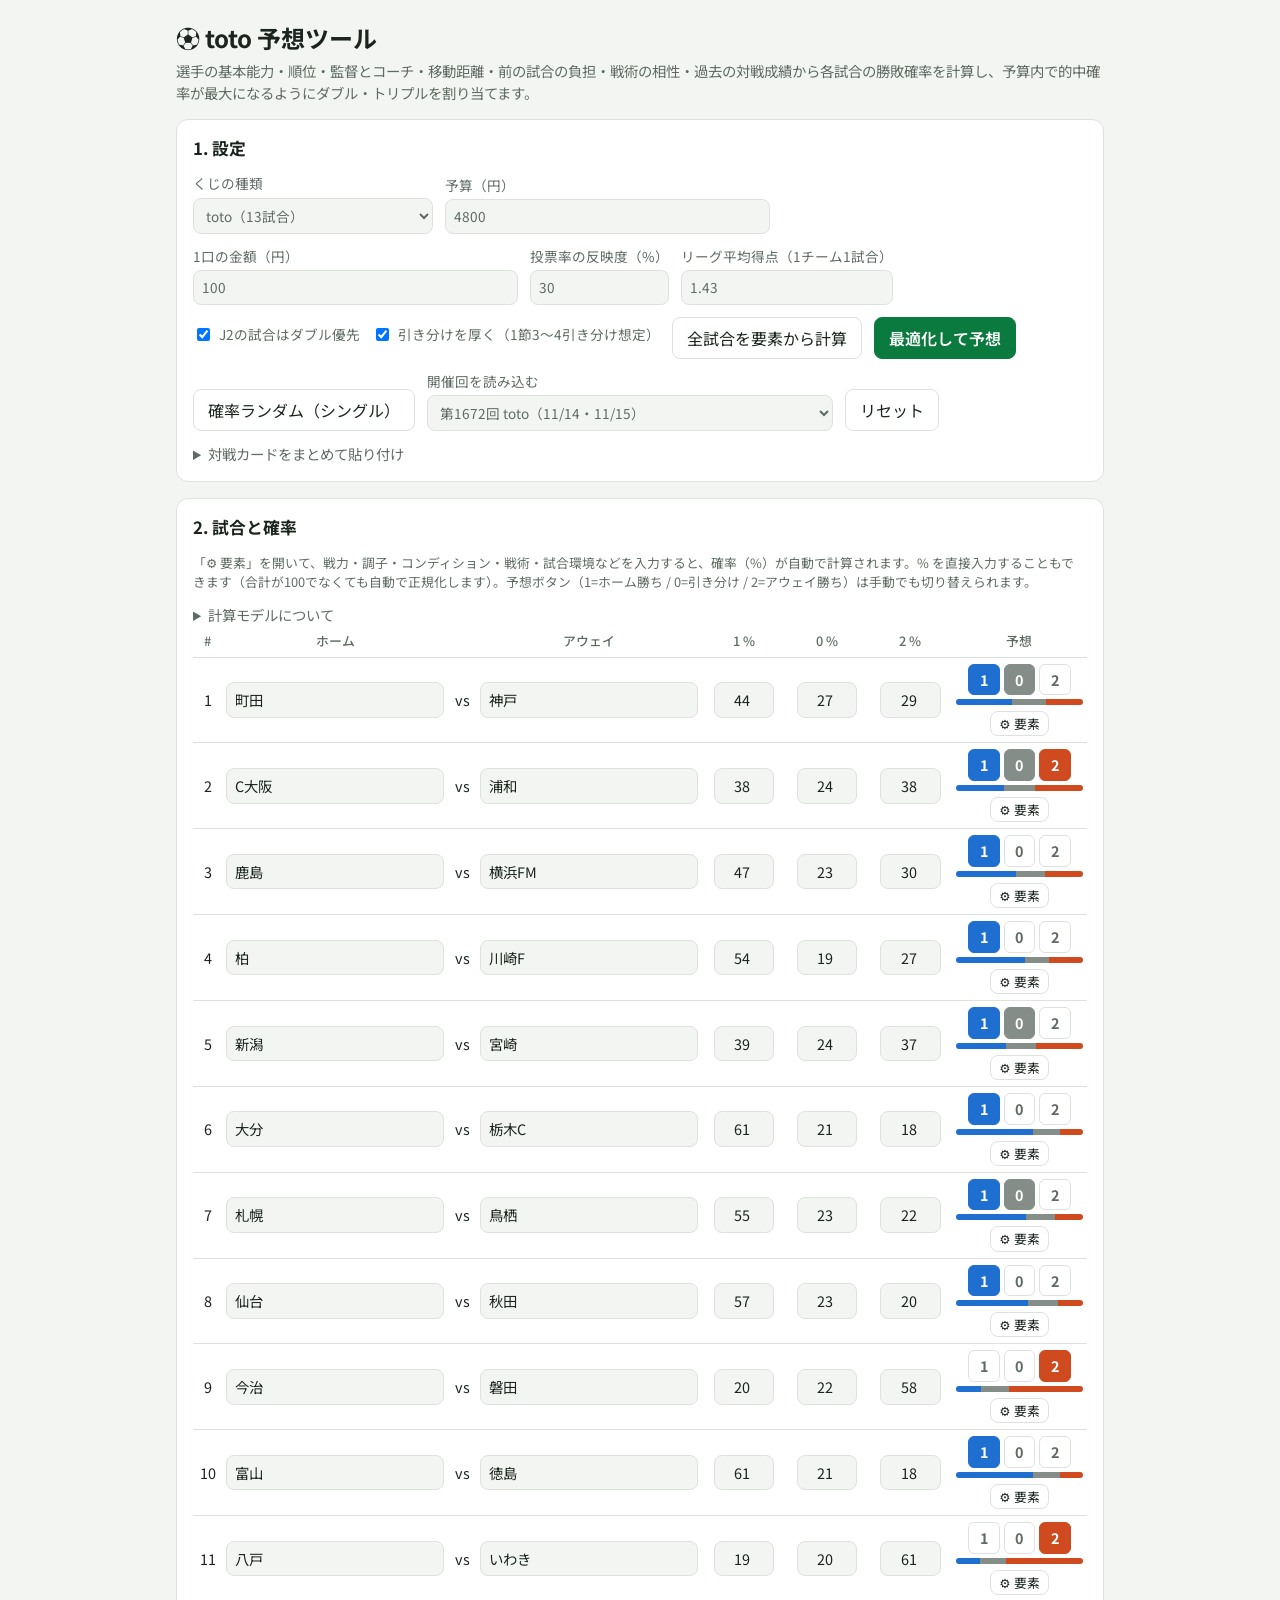
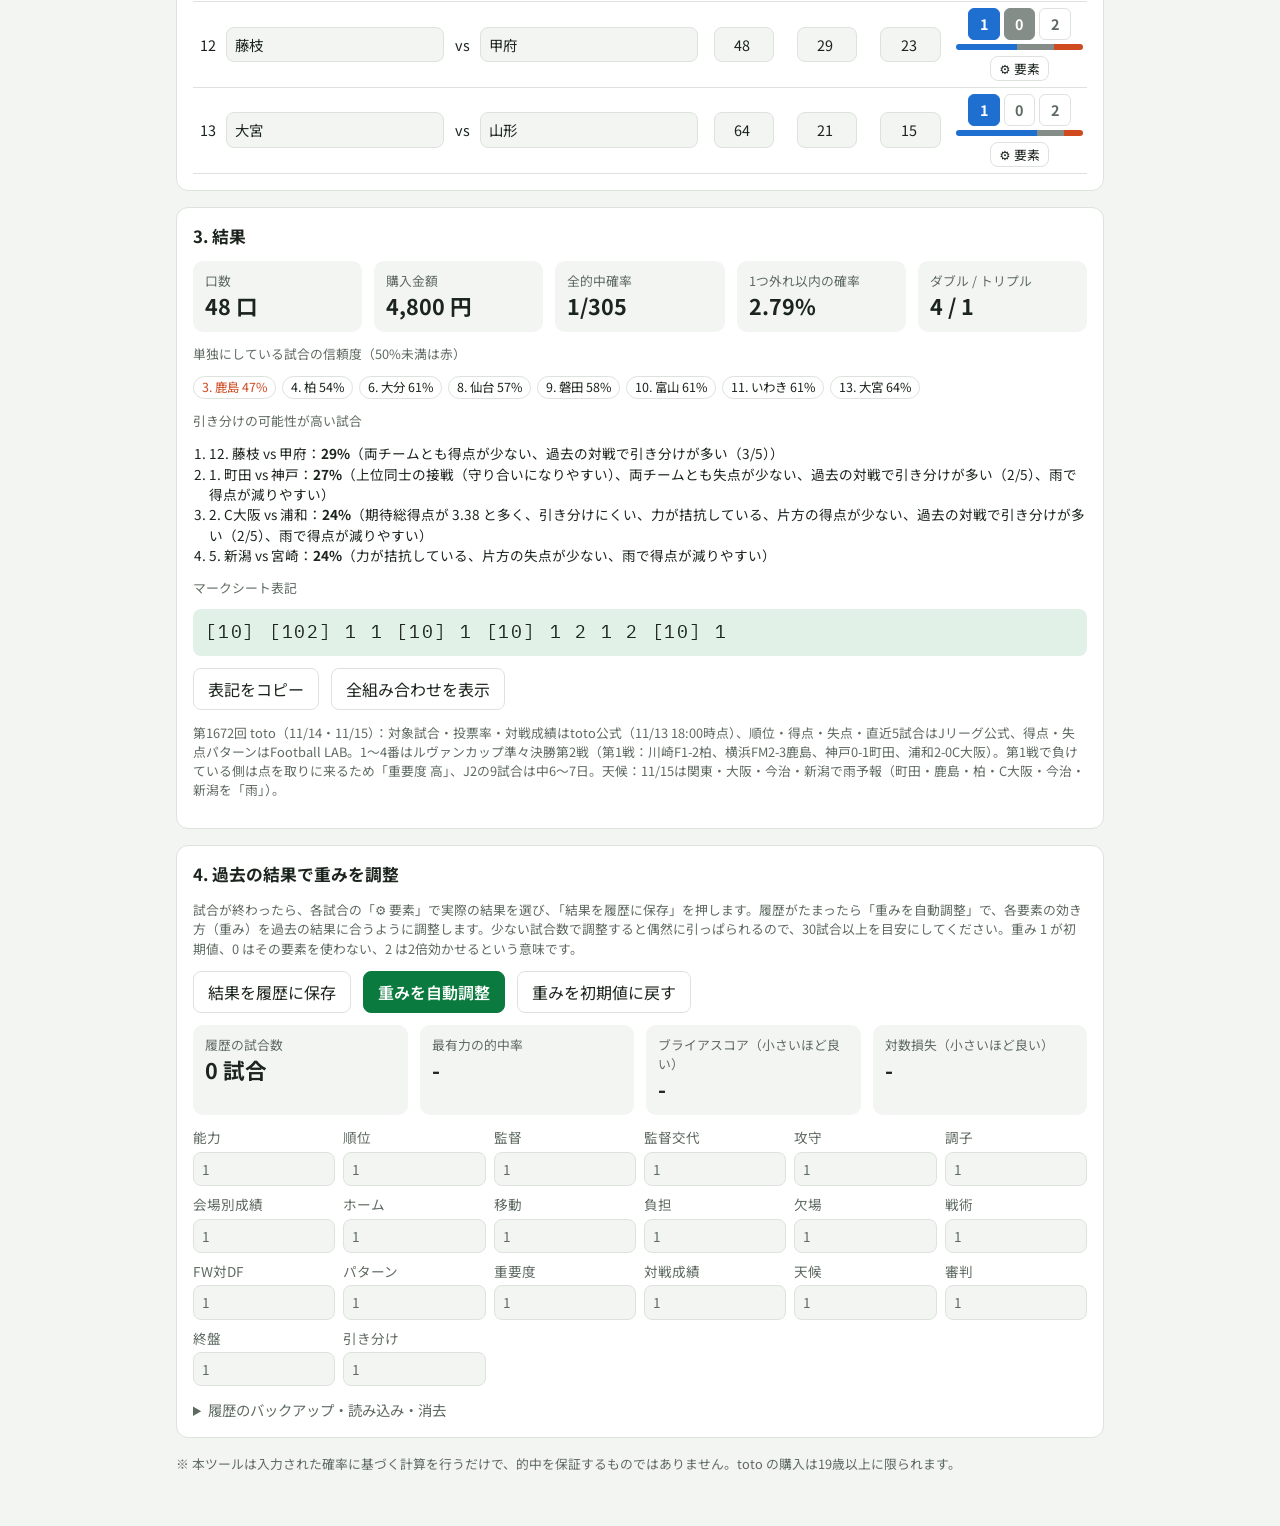
==== index.html @ da07c47b "Round 1672 final update: first-leg context, votes, weather, absences Co-Authored-By: Claude Fable 5." ====
<!doctype html>
<html lang="ja">
<head>
<meta charset="utf-8">
<meta name="viewport" content="width=device-width, initial-scale=1">
<title>toto 予想ツール</title>
<meta name="claude:viewport-fit-sides" content="cover">
<link rel="stylesheet" href="https://fonts.googleapis.com/css2?family=Noto+Sans+JP:wght@400;500;700&family=IBM+Plex+Mono:wght@500&display=swap">
<style>
  /* 1画面の作業ツール：設定 → 試合ごとの要素 → 結果 の縦積み。芝のグリーンをアクセントに、1/0/2 を青・灰・朱で色分け */
  :root {
    --bg: #f3f5f2; --card: #ffffff; --text: #1b241d; --muted: #5f6b62;
    --line: #dde3dc; --accent: #0b7a3e; --accent-weak: #e1f1e7;
    --home: #1f6fd1; --draw: #858d88; --away: #cf4a1f; --warn: #a85a07;
    --font: "Noto Sans JP", system-ui, -apple-system, "Hiragino Sans", sans-serif;
    --mono: "IBM Plex Mono", ui-monospace, Menlo, Consolas, monospace;
  }
  @media (prefers-color-scheme: dark) {
    :root:not([data-theme="light"]) {
      --bg: #101511; --card: #182019; --text: #e6ece7; --muted: #9aa69d;
      --line: #2a352c; --accent: #34c27a; --accent-weak: #1a3524;
      --home: #5b9bf0; --draw: #a0a8a3; --away: #f07a55; --warn: #f0b35b;
      color-scheme: dark;
    }
  }
  :root[data-theme="dark"] {
    --bg: #101511; --card: #182019; --text: #e6ece7; --muted: #9aa69d;
    --line: #2a352c; --accent: #34c27a; --accent-weak: #1a3524;
    --home: #5b9bf0; --draw: #a0a8a3; --away: #f07a55; --warn: #f0b35b;
    color-scheme: dark;
  }
  * { box-sizing: border-box; }
  body {
    margin: 0; background: var(--bg); color: var(--text);
    font-family: var(--font);
    line-height: 1.5;
  }
  header, main {
    max-width: 960px; margin: 0 auto;
    padding-left: max(16px, env(safe-area-inset-left, 0px)); padding-right: max(16px, env(safe-area-inset-right, 0px));
  }
  header { padding-block: 20px 8px; }
  header h1 { margin: 0; font-size: 1.5rem; }
  header p { margin: 4px 0 0; color: var(--muted); font-size: .9rem; }
  main { padding-block: 8px 40px; }
  .card { background: var(--card); border: 1px solid var(--line); border-radius: 12px; padding: 16px; margin-bottom: 16px; }
  .card h2 { margin: 0 0 12px; font-size: 1.05rem; }
  .row { display: flex; flex-wrap: wrap; gap: 12px; align-items: end; }
  label { font-size: .85rem; color: var(--muted); display: flex; flex-direction: column; gap: 4px; }
  input, select, textarea, button { font: inherit; color: inherit; }
  input[type=text], input[type=number], select, textarea {
    background: var(--bg); border: 1px solid var(--line); border-radius: 8px; padding: 6px 8px;
  }
  textarea { width: 100%; min-height: 90px; }
  button {
    background: var(--card); border: 1px solid var(--line); border-radius: 8px;
    padding: 8px 14px; cursor: pointer;
  }
  button.primary { background: var(--accent); border-color: var(--accent); color: #fff; font-weight: 600; }
  button:hover { filter: brightness(1.05); }
  button:focus-visible, input:focus-visible, select:focus-visible { outline: 2px solid var(--accent); outline-offset: 1px; }
  button.danger { border-color: var(--warn); color: var(--warn); }
  details summary { cursor: pointer; color: var(--muted); font-size: .9rem; }

  table { width: 100%; border-collapse: collapse; }
  th, td { padding: 6px 4px; border-bottom: 1px solid var(--line); text-align: center; font-size: .9rem; }
  th { color: var(--muted); font-weight: 500; font-size: .8rem; }
  td.team input { width: 100%; min-width: 0; }
  td.pct input { width: 4.2em; text-align: right; }
  .picks { display: inline-flex; gap: 4px; }
  .pick {
    width: 2.2em; height: 2.2em; padding: 0; border-radius: 6px; font-weight: 700;
    color: var(--muted);
  }
  .pick.on[data-o="1"] { background: var(--home); border-color: var(--home); color: #fff; }
  .pick.on[data-o="0"] { background: var(--draw); border-color: var(--draw); color: #fff; }
  .pick.on[data-o="2"] { background: var(--away); border-color: var(--away); color: #fff; }
  .bar { display: flex; height: 6px; border-radius: 3px; overflow: hidden; margin-top: 4px; }
  .bar span:nth-child(1) { background: var(--home); }
  .bar span:nth-child(2) { background: var(--draw); }
  .bar span:nth-child(3) { background: var(--away); }
  .sumwarn { color: var(--warn); font-size: .75rem; }

  .stats { display: grid; grid-template-columns: repeat(auto-fit, minmax(150px, 1fr)); gap: 12px; }
  .stat { background: var(--bg); border-radius: 10px; padding: 10px 12px; }
  .stat .k { font-size: .8rem; color: var(--muted); }
  .stat .v { font-size: 1.35rem; font-weight: 700; font-variant-numeric: tabular-nums; }
  .ticket { font-family: var(--mono); font-size: 1.1rem; letter-spacing: .1em;
    background: var(--accent-weak); padding: 10px 12px; border-radius: 8px; word-break: break-all; }
  .note { color: var(--muted); font-size: .8rem; }
  .lines { max-height: 260px; overflow: auto; font-family: var(--mono); font-size: .85rem;
    background: var(--bg); border-radius: 8px; padding: 8px 12px; white-space: pre; }

  .fxbtn { margin-top: 6px; padding: 2px 8px; font-size: .8rem; }
  .fxbtn.on { background: var(--accent-weak); border-color: var(--accent); }
  tr.factors > td { background: var(--bg); text-align: left; padding: 12px; }
  .fx { display: grid; grid-template-columns: 1fr 1fr; gap: 12px; }
  .fx-team { display: grid; grid-template-columns: repeat(auto-fit, minmax(130px, 1fr)); gap: 8px;
    border: 1px solid var(--line); border-radius: 8px; margin: 0; padding: 8px 10px 10px; }
  .fx-team legend { font-weight: 600; padding: 0 4px; }
  .fx-team input, .fx-team select, .fx-adj select { width: 100%; background: var(--card); }
  .fx-adj { display: flex; flex-wrap: wrap; gap: 12px; align-items: end; margin-top: 10px; }
  .fx-h { grid-column: 1 / -1; font-size: .72rem; letter-spacing: .08em; color: var(--accent); font-weight: 700;
    border-top: 1px dashed var(--line); padding-top: 6px; margin-top: 2px; }
  .fx-h:first-of-type { border-top: 0; padding-top: 0; margin-top: 0; }
  label.chk { flex-direction: row; align-items: center; gap: 6px; align-self: end; padding-bottom: 6px; }
  .fx-adj input[type=number] { width: 5em; background: var(--card); }
  .fx-out { margin-top: 10px; font-size: .85rem; }
  .g3 { width: 100%; border-collapse: collapse; font-size: .88rem; }
  .g3 th, .g3 td { padding: 5px 4px; border-bottom: 1px solid var(--line); text-align: center; }
  .g3 td.t { text-align: left; font-weight: 600; }
  .g3 td.best { background: var(--accent-weak); font-weight: 700; }
  .g3 .v { color: var(--muted); font-size: .75rem; display: block; }
  .pat { display: flex; gap: 4px; }
  .pat input { width: 100%; min-width: 0; }
  .pattern { margin-top: 6px; font-size: .82rem; color: var(--muted); }
  .pattern b { color: var(--text); }
  .draw { margin-top: 6px; display: flex; flex-wrap: wrap; gap: 6px; align-items: center; }
  .draw span { background: var(--card); border: 1px dashed var(--draw); border-radius: 999px; padding: 1px 8px; font-size: .78rem; }
  .lv-高 { color: var(--warn); } .lv-中 { color: var(--text); } .lv-低 { color: var(--muted); }
  .drawlist { margin: 6px 0 0; padding-left: 1.2em; font-size: .85rem; }
  .wgrid { display: grid; grid-template-columns: repeat(auto-fill, minmax(130px, 1fr)); gap: 8px; margin-top: 12px; }
  .wgrid input { width: 100%; }
  .wgrid label.changed { color: var(--accent); }
  .fx-out b { font-variant-numeric: tabular-nums; }
  .contrib { display: flex; flex-wrap: wrap; gap: 6px; margin-top: 6px; }
  .contrib span { background: var(--card); border: 1px solid var(--line); border-radius: 999px; padding: 1px 8px; font-size: .78rem; }
  .contrib .pos { color: var(--home); } .contrib .neg { color: var(--away); }

  @media (max-width: 640px) {
    thead, td.hide-sm { display: none; }
    .fx { grid-template-columns: 1fr; }
    tbody tr.factors { display: block; }
    tbody tr.factors[hidden] { display: none; }
    tbody tr.factors > td { display: block; }
    tbody tr.match {
      display: grid; grid-template-columns: 1.6em repeat(6, minmax(0, 1fr)); gap: 6px;
      padding: 10px 0; border-bottom: 1px solid var(--line);
    }
    tbody tr.match td { border: 0; padding: 0; text-align: left; }
    tbody tr.match td:nth-child(1) { grid-column: 1; grid-row: 1; align-self: center; color: var(--muted); }
    tbody tr.match td:nth-child(2) { grid-column: 2 / 5; grid-row: 1; }
    tbody tr.match td:nth-child(4) { grid-column: 5 / 8; grid-row: 1; }
    tbody tr.match td:nth-child(5) { grid-column: 2 / 4; grid-row: 2; }
    tbody tr.match td:nth-child(6) { grid-column: 4 / 6; grid-row: 2; }
    tbody tr.match td:nth-child(7) { grid-column: 6 / 8; grid-row: 2; }
    tbody tr.match td:nth-child(8) { grid-column: 2 / 8; grid-row: 3; }
    td.pct { display: flex; align-items: center; gap: 4px; }
    td.pct::before { content: attr(data-l) "%"; color: var(--muted); font-size: .8rem; }
    td.pct input { width: 100%; }
  }
</style>
</head>
<body>
<header>
  <h1>⚽ toto 予想ツール</h1>
  <p>選手の基本能力・順位・監督とコーチ・移動距離・前の試合の負担・戦術の相性・過去の対戦成績から各試合の勝敗確率を計算し、予算内で的中確率が最大になるようにダブル・トリプルを割り当てます。</p>
</header>
<main>
  <section class="card">
    <h2>1. 設定</h2>
    <div class="row">
      <label>くじの種類
        <select id="game">
          <option value="13">toto（13試合）</option>
          <option value="5">mini toto（5試合）</option>
          <option value="3">totoGOAL3（3試合・得点予想）</option>
        </select>
      </label>
      <label>予算（円）
        <input type="number" id="budget" min="100" step="100" value="4800">
      </label>
      <label>1口の金額（円）
        <input type="number" id="unit" min="100" step="100" value="100">
      </label>
      <label>投票率の反映度（%）
        <input type="number" id="voteW" min="0" max="100" step="10" value="30">
      </label>
      <label>リーグ平均得点（1チーム1試合）
        <input type="number" id="leagueAvg" min="0.5" max="3" step="0.05" value="1.43">
      </label>
    </div>
    <div class="row" style="margin-top:12px">
      <label class="chk" style="align-self:center"><input type="checkbox" id="j2Double" checked>J2の試合はダブル優先</label>
      <label class="chk" style="align-self:center"><input type="checkbox" id="drawFocus" checked>引き分けを厚く（1節3〜4引き分け想定）</label>
      <button id="btnModelAll">全試合を要素から計算</button>
      <button id="btnOptimize" class="primary">最適化して予想</button>
      <button id="btnRandom">確率ランダム（シングル）</button>
      <label>開催回を読み込む
        <select id="roundSelect"></select>
      </label>
      <button id="btnReset">リセット</button>
    </div>
    <details style="margin-top:12px">
      <summary>対戦カードをまとめて貼り付け</summary>
      <p class="note">1行に1試合。「ホーム - アウェイ」の形式。末尾に確率を付けることもできます（例: <code>浦和 - 鹿島 45 28 27</code>）。</p>
      <textarea id="paste" placeholder="浦和 - 鹿島 45 28 27&#10;川崎F - 横浜FM&#10;..."></textarea>
      <button id="btnPaste" style="margin-top:8px">反映</button>
    </details>
  </section>

  <section class="card">
    <h2>2. 試合と確率</h2>
    <p class="note">「⚙ 要素」を開いて、戦力・調子・コンディション・戦術・試合環境などを入力すると、確率（%）が自動で計算されます。% を直接入力することもできます（合計が100でなくても自動で正規化します）。予想ボタン（1=ホーム勝ち / 0=引き分け / 2=アウェイ勝ち）は手動でも切り替えられます。</p>
    <details>
      <summary>計算モデルについて</summary>
      <ul class="note">
        <li>各チームの期待得点を「リーグ平均得点」から出発し、下の要素で増減させます。そこからポアソン分布でスコアごとの確率を出し、1/0/2 に集計します（引き分けは実際の傾向に合わせて少し上乗せ）。</li>
        <li><b>戦力</b>：基本能力（10ポイント差で期待得点比 約1.35倍）、順位（10位差で約1.16倍）、監督・コーチ（1段階差で約1.05倍）、監督交代から3試合以内（約1.05倍の上振れ）。平均得点・平均失点を入れると、攻撃力と守備力を分けて評価し、試合全体の得点の多さにも反映します。</li>
        <li><b>調子</b>：直近の結果の勝点ペースと、ホームチームのホーム成績・アウェイチームのアウェイ成績。試合数が少ないうちは平均に寄せて効果を弱めます。</li>
        <li><b>コンディション</b>：移動距離（500kmごと）、中日数と前の試合の負担による疲労。主力の欠場は GK・DF が失点増、FW が得点減、MF がその両方に効きます。</li>
        <li><b>戦術・意欲</b>：スタイル同士の相性と戦術補正、試合の重要度（消化試合は下げ、優勝・残留争いは上げる）。</li>
        <li><b>FW対DF</b>：主力FWのタイプ（裏抜け・スピード／ポスト・高さ／ドリブル・間受け）と相手CBのタイプ（大型・対人／スピード・カバー／ラインコントロール・ビルドアップ）の相性。裏抜けFWは大型CBや高いラインに強く、スピード型CBには抑えられやすい。ポスト型FWは大型CBに抑えられやすく、スピード型CBには強い。ドリブル型は大型CBに強く、ビルドアップ型（組織で守る）には抑えられやすい、としています。</li>
        <li><b>パターン</b>：今季の得点・失点を、セットプレー／クロス／崩し／カウンター／ドリブル／ロングボール／ミドル・その他に分けて件数で入れると、自分がよく点を取る形と、相手がリーグ平均より多く失点している形が重なるほど有利と評価します（例：クロスからの得点が多いチーム × クロスからの失点が多い相手）。件数が少ないうちはリーグ平均に寄せます。</li>
        <li><b>終盤（85分以降）</b>：消化試合数と85分以降の得点・失点の合計を入れると、終盤に点を取る力（自分の終盤得点と相手の終盤失点の平均）を比べます。終盤に点が動きやすいカードほど引き分けの確率を下げます。</li>
        <li><b>引き分けの分析</b>：期待総得点の少なさ、力の拮抗、両チームの得点・失点の少なさ、終盤の点の動きやすさ、過去の対戦の引き分け率、天候から、引き分けになりやすい理由を表示します。</li>
        <li><b>主審</b>：主審名を入れると、今季の担当試合でのホーム勝ち・引き分け・アウェイ勝ちの割合と平均総得点をリーグ平均（ホーム44%・引き分け26%・アウェイ30%、2.76点）と比べて反映します。試合数が少ない主審ほど効きを弱めます。</li>
        <li><b>試合環境</b>：ホームアドバンテージ（J1は約1.07倍、J2は約1.16倍。今季のtoto対象195試合の実績＝ホーム勝ち44%・引き分け20%・アウェイ勝ち36%に合わせた値）、過去の対戦成績、天候・ピッチ（雨やピッチ不良は得点が減り、ポゼッションが不利・ロングボールが有利など）、審判の傾向。</li>
        <li><b>投票率の反映</b>：toto公式の投票率を、モデルの確率に「反映度」（初期値30%）の割合で混ぜます。払戻金を狙う使い方ではなく、予測の精度を上げるための材料です（3回38試合の検証で、投票率はモデルよりわずかに予測精度が高く、30%混ぜると最も良かった）。0%にすれば使いません。</li>
        <li><b>引き分けを厚く</b>：今季のリーグ戦は1節あたり引き分けがJ1で2つ、J2で3つ出ています。買い目を決めるときだけ引き分けの確率を1.35倍に見て、引き分けを含むダブル・トリプルが選ばれやすくします（表示する確率は変えません）。</li>
        <li><b>J2はダブル優先</b>：買い目を決めるとき、J2の試合の確率を均等寄りにならしてダブルが回りやすくします（表示する確率は変えません）。今季のJ2は順位差が小さく、上位のホームでも負けるため、本命単独の的中率がJ1より低いことへの対策です。</li>
        <li>各要素の重みは「4. 過去の結果で重みを調整」で、記録した実際の結果に合わせて自動調整できます。</li>
      </ul>
    </details>
    <div style="overflow-x:auto">
      <table>
        <thead>
          <tr>
            <th>#</th><th>ホーム</th><th class="hide-sm"></th><th>アウェイ</th>
            <th>1 %</th><th>0 %</th><th>2 %</th><th>予想</th>
          </tr>
        </thead>
        <tbody id="tbody"></tbody>
      </table>
    </div>
  </section>

  <section class="card">
    <h2>3. 結果</h2>
    <div class="stats">
      <div class="stat"><div class="k">口数</div><div class="v" id="sLines">-</div></div>
      <div class="stat"><div class="k">購入金額</div><div class="v" id="sCost">-</div></div>
      <div class="stat"><div class="k">全的中確率</div><div class="v" id="sHit">-</div></div>
      <div class="stat"><div class="k">1つ外れ以内の確率</div><div class="v" id="sHit1">-</div></div>
      <div class="stat"><div class="k">ダブル / トリプル</div><div class="v" id="sDT">-</div></div>
    </div>
    <p class="note" style="margin-top:12px">単独にしている試合の信頼度（50%未満は赤）</p>
    <div class="contrib" id="singles"></div>
    <div id="goal3" style="display:none; margin-top:12px"></div>
    <p class="note" style="margin-top:12px">引き分けの可能性が高い試合</p>
    <ol class="drawlist" id="drawList"></ol>
    <p class="note" style="margin-top:12px">マークシート表記</p>
    <div class="ticket" id="ticket">-</div>
    <div class="row" style="margin-top:12px">
      <button id="btnCopy">表記をコピー</button>
      <button id="btnLines">全組み合わせを表示</button>
    </div>
    <div id="linesWrap" style="display:none; margin-top:12px">
      <div class="lines" id="lines"></div>
    </div>
    <p class="note" id="msg"></p>
  </section>

  <datalist id="refList"></datalist>
  <section class="card">
    <h2>4. 過去の結果で重みを調整</h2>
    <p class="note">試合が終わったら、各試合の「⚙ 要素」で実際の結果を選び、「結果を履歴に保存」を押します。履歴がたまったら「重みを自動調整」で、各要素の効き方（重み）を過去の結果に合うように調整します。少ない試合数で調整すると偶然に引っぱられるので、30試合以上を目安にしてください。重み 1 が初期値、0 はその要素を使わない、2 は2倍効かせるという意味です。</p>
    <div class="row">
      <button id="btnSaveHist">結果を履歴に保存</button>
      <button id="btnCalib" class="primary">重みを自動調整</button>
      <button id="btnResetW">重みを初期値に戻す</button>
    </div>
    <div class="stats" style="margin-top:12px">
      <div class="stat"><div class="k">履歴の試合数</div><div class="v" id="hN">0</div></div>
      <div class="stat"><div class="k">最有力の的中率</div><div class="v" id="hAcc">-</div></div>
      <div class="stat"><div class="k">ブライアスコア（小さいほど良い）</div><div class="v" id="hBrier">-</div></div>
      <div class="stat"><div class="k">対数損失（小さいほど良い）</div><div class="v" id="hLL">-</div></div>
    </div>
    <div class="wgrid" id="weights"></div>
    <p class="note" id="calibMsg"></p>
    <details>
      <summary>履歴のバックアップ・読み込み・消去</summary>
      <p class="note">履歴はこのブラウザにだけ保存されます。別の端末に移すときは、書き出した文字列をコピーして、移動先で貼り付けて読み込んでください。</p>
      <textarea id="histJson" placeholder="ここに書き出し／貼り付け"></textarea>
      <div class="row" style="margin-top:8px">
        <button id="btnExport">書き出し</button>
        <button id="btnImport">読み込み（追加）</button>
        <button id="btnClearHist">履歴を消去</button>
      </div>
    </details>
  </section>

  <p class="note">※ 本ツールは入力された確率に基づく計算を行うだけで、的中を保証するものではありません。toto の購入は19歳以上に限られます。</p>
</main>

<script>
(() => {
  const OUT = ["1", "0", "2"];
  const DEFAULT_P = [45, 27, 28];
  const STORE_KEY = "toto-yosou-v1";
  const $ = id => document.getElementById(id);

  const saved = load();
  let state = saved || { game: 13, budget: 4800, unit: 100, matches: [] };

  const STYLES = ["ポゼッション", "ハイプレス", "カウンター", "堅守ブロック", "ロングボール", "サイド攻撃"];
  // [有利, 不利]：左のスタイルが右のスタイルを得意とする組み合わせ
  const TACTIC_EDGES = [
    ["ハイプレス", "ポゼッション"],     // ビルドアップを高い位置で奪える
    ["カウンター", "ポゼッション"],     // 前がかりの背後を突ける
    ["ポゼッション", "ロングボール"],   // ボールを握って相手の攻撃回数を減らす
    ["カウンター", "ハイプレス"],       // プレスを剥がせば広大なスペース
    ["ロングボール", "ハイプレス"],     // プレスを頭上で回避
    ["ハイプレス", "堅守ブロック"],     // 低い位置からの組み立てを封じる
    ["堅守ブロック", "カウンター"],     // 裏のスペースを与えない
    ["サイド攻撃", "堅守ブロック"],     // 中央を固める相手を外から崩す
    ["カウンター", "サイド攻撃"],       // 上がったサイドバックの裏を使う
  ];
  const COACH = ["不安定・就任直後で浸透前", "やや物足りない", "標準", "優秀", "リーグ屈指（采配・分析・指導）"];
  const LOADS = ["低（軽め）", "中（主力フル出場）", "高（延長・過密）"];
  const ADJ = { "-2": "アウェイがかなり得意", "-1": "アウェイがやや得意", "0": "なし", "1": "ホームがやや得意", "2": "ホームがかなり得意" };

  function tacticEdge(a, b) {
    if (!a || !b) return 0;
    if (TACTIC_EDGES.some(([w, l]) => w === a && l === b)) return 1;
    if (TACTIC_EDGES.some(([w, l]) => w === b && l === a)) return -1;
    return 0;
  }

  const FACTOR_KEYS = ["能力", "順位", "監督", "監督交代", "攻守", "調子", "会場別成績", "ホーム", "移動", "負担",
    "欠場", "戦術", "FW対DF", "パターン", "重要度", "対戦成績", "天候", "審判", "終盤", "引き分け"];
  // 得点・失点パターン（Football LAB などの分類をまとめたもの）と、リーグ平均のおおよその割合
  const PATTERNS = [
    ["set", "セットプレー", 0.30], ["cross", "クロス", 0.18], ["combo", "崩し（ショート・スルーパス）", 0.22],
    ["counter", "カウンター", 0.10], ["dribble", "ドリブル", 0.07], ["long", "ロングボール", 0.07], ["mid", "ミドル・その他", 0.06],
  ];
  const blankPattern = () => Object.fromEntries(PATTERNS.map(([k]) => [k, ""]));
  // 件数 → 割合。合計が少ないうちはリーグ平均に寄せる（+6件分）
  function patternShares(obj) {
    const n = PATTERNS.reduce((a, [k]) => a + (Number(obj[k]) || 0), 0);
    if (!n) return null;
    return Object.fromEntries(PATTERNS.map(([k, , avg]) => [k, ((Number(obj[k]) || 0) + 6 * avg) / (n + 6)]));
  }
  // 攻撃側の得点パターン × 守備側の失点パターン：守備側がリーグ平均より多く失点しているパターンで
  // 攻撃側がよく得点しているほど大きい（0 が平均、+ は攻撃側に有利）
  function patternMatch(att, def) {
    const a = patternShares(att.gp), d = patternShares(def.cp);
    if (!a || !d) return { v: 0, top: null };
    let v = 0, top = null;
    PATTERNS.forEach(([k, label, avg]) => {
      const edge = a[k] * (d[k] - avg) / avg;
      v += edge;
      if (!top || edge > top.edge) top = { edge, label, a: a[k], d: d[k] };
    });
    return { v: Math.max(-0.5, Math.min(0.5, v)), top };
  }
  const FW_TYPES = ["裏抜け・スピード", "ポスト・高さ", "ドリブル・間受け"];
  const CB_TYPES = ["大型・対人", "スピード・カバー", "ラインコントロール・ビルドアップ"];
  // FWのタイプ × 相手CBのタイプ：+ は攻撃側が有利、− は守備側が抑えやすい
  const FW_VS_CB = {
    "裏抜け・スピード":   { "大型・対人": 1, "スピード・カバー": -1, "ラインコントロール・ビルドアップ": 1 },
    "ポスト・高さ":       { "大型・対人": -1, "スピード・カバー": 1, "ラインコントロール・ビルドアップ": 0 },
    "ドリブル・間受け":   { "大型・対人": 1, "スピード・カバー": 0, "ラインコントロール・ビルドアップ": -1 },
  };
  function fwVsCb(fw, cb) { return fw && cb ? (FW_VS_CB[fw] || {})[cb] || 0 : 0; }
  const LATE_AVG = 0.17; // 85分以降の得点（1チーム1試合あたり）の目安
  const IMPORTANCE = [["低（消化試合）", -0.07], ["普通", 0], ["高（優勝・残留・昇格争い）", 0.04]];
  // t: 試合全体の得点の増減（log）、style: スタイルごとの有利不利
  const WEATHER = {
    "良好": { t: 0, style: {} },
    "雨": { t: -0.06, style: { "ポゼッション": -0.05, "ロングボール": 0.03, "カウンター": 0.03 } },
    "強風": { t: -0.08, style: { "ロングボール": -0.04, "ポゼッション": 0.02 } },
    "酷暑": { t: -0.05, style: { "ハイプレス": -0.05 }, heat: 1.5 },
    "ピッチ不良": { t: -0.07, style: { "ポゼッション": -0.06, "ロングボール": 0.04 } },
  };
  // 今季（2026/27 J1・J2、10/30時点 250試合）の主審別成績 [試合数, ホーム勝ち, 引き分け, アウェイ勝ち, 総得点]。Jリーグ公式記録から集計
  const REFEREES = {"木村 博之": [9, 5, 1, 3, 33], "池内 明彦": [11, 8, 1, 2, 37], "山下 良美": [6, 3, 2, 1, 21], "須谷 雄三": [7, 2, 1, 4, 22], "上田 益也": [8, 3, 0, 5, 19], "笠原 寛貴": [8, 4, 3, 1, 22], "清水 勇人": [8, 6, 0, 2, 30], "福島 孝一郎": [10, 3, 4, 3, 23], "御厨 貴文": [9, 6, 1, 2, 26], "荒木 友輔": [3, 1, 2, 0, 7], "ハルム オスマース": [3, 1, 0, 2, 13], "飯田 淳平": [7, 3, 3, 1, 18], "フロリアン エクスナー": [3, 3, 0, 0, 10], "上村 篤史": [10, 2, 2, 6, 32], "中村 太": [9, 5, 3, 1, 24], "長峯 滉希": [6, 2, 2, 2, 17], "小屋 幸栄": [10, 5, 3, 2, 29], "大橋 侑祐": [9, 4, 3, 2, 22], "傅 明": [4, 2, 2, 0, 13], "谷本 涼": [3, 0, 1, 2, 4], "高崎 航地": [5, 1, 3, 1, 10], "セサル ラモス": [3, 2, 0, 1, 10], "先立 圭吾": [3, 1, 2, 0, 9], "中井 敏博": [6, 3, 2, 1, 14], "中川 愛斗": [7, 5, 2, 0, 21], "川俣 秀": [7, 3, 2, 2, 14], "瀬田 貴仁": [6, 2, 1, 3, 17], "吉田 哲朗": [9, 6, 1, 2, 19], "田邉 裕樹": [7, 2, 1, 4, 15], "堀 善仁": [7, 3, 1, 3, 13], "小林 拓矢": [7, 3, 2, 2, 18], "窪田 陽輔": [4, 2, 1, 1, 11], "上原 直人": [5, 2, 1, 2, 15], "俵 元希": [6, 0, 2, 4, 22], "野堀 桂佑": [4, 1, 2, 1, 10], "田中 玲匡": [7, 2, 3, 2, 23], "山岡 良介": [5, 1, 1, 3, 11], "井上 知大": [4, 1, 3, 0, 5]};
  const REF_LEAGUE = { h: 0.44, d: 0.26, a: 0.30, goals: 2.76 };
  function refereeStats(name) {
    const k = String(name || "").replace(/\s+/g, "");
    const key = Object.keys(REFEREES).find(n => n.replace(/\s+/g, "") === k);
    if (!key) return null;
    const [n, h, d, a, g] = REFEREES[key], s = n / (n + 10);
    return { name: key, n, h: h / n, d: d / n, a: a / n, goals: g / n, s };
  }
  const REFEREE = {
    "標準": { t: 0, style: {} },
    "笛が多い（PK・カード多め）": { t: 0.04, style: {} },
    "流す（接触に寛容）": { t: -0.02, style: { "ハイプレス": 0.03, "ロングボール": 0.02 } },
  };

  function defaultWeights() { return Object.fromEntries(FACTOR_KEYS.map(k => [k, 1])); }
  function blankTeam(dist) {
    return { rating: 70, rank: 10, coach: 3, newCoach: false, gf: "", ga: "", form: "", venue: "",
      played: "", lateGF: "", lateGA: "", fwType: "", cbType: "", gp: blankPattern(), cp: blankPattern(), league: "", rotated: false,
      dist, rest: 7, load: 0, inj: { gk: 0, df: 0, mf: 0, fw: 0 }, imp: 1, style: "" };
  }
  function blankFactors() {
    return { h: blankTeam(0), a: blankTeam(300), adj: 0, h2h: { hw: 0, d: 0, aw: 0 },
      weather: "良好", ref: "標準", refName: "", result: "" };
  }
  function blankMatch() {
    return { home: "", away: "", p: DEFAULT_P.slice(), pick: [true, false, false], f: blankFactors(), open: false };
  }
  function fillTeam(t, dist) {
    t = Object.assign(blankTeam(dist), t);
    t.inj = Object.assign({ gk: 0, df: 0, mf: 0, fw: 0 }, t.inj);
    t.gp = Object.assign(blankPattern(), t.gp);
    t.cp = Object.assign(blankPattern(), t.cp);
    return t;
  }
  function fillFactors(f) {
    f = Object.assign(blankFactors(), f || {});
    f.h = fillTeam(f.h, 0);
    f.a = fillTeam(f.a, 300);
    f.h2h = Object.assign({ hw: 0, d: 0, aw: 0 }, f.h2h);
    return f;
  }
  function ensureMatches() {
    while (state.matches.length < state.game) state.matches.push(blankMatch());
    state.matches.length = state.game;
    // 古い保存データに新しい項目を補う
    state.matches.forEach(m => { m.f = fillFactors(m.f); });
    state.w = Object.assign(defaultWeights(), state.w);
    if (state.leagueAvg == null || state.leagueAvg === 1.3) state.leagueAvg = 1.43;
    if (state.voteW == null) state.voteW = 0.3;
    if (!Array.isArray(state.history)) state.history = [];
  }

  const clamp = (x, lo, hi) => Math.min(hi, Math.max(lo, x));

  // 疲労度（対数スケール）：移動距離 + 中日数 + 前の試合の負担
  function fatigue(t, heat = 1) {
    // 今季のACL遠征明け9試合は7勝2分0敗。移動の効きは半分にし、控え中心なら疲労なしとする
    if (t.rotated) return { travel: 0, rest: 0 };
    const travel = 0.02 * Math.min(Math.max(0, t.dist) / 500, 4);
    const rest = t.rest <= 2 ? 0.12 : t.rest === 3 ? 0.07 : t.rest === 4 ? 0.03 : 0;
    const load = [0, 0.03, 0.07][t.load] || 0;
    return { travel: travel * heat, rest: (rest + load) * heat };
  }

  // 直近の結果（勝分負 / ○△● / WDL）→ 試合数と1試合あたり勝点
  function parseForm(s) {
    let w = 0, d = 0, l = 0;
    for (const c of String(s || "")) {
      if ("W○勝wＷ".includes(c)) w++;
      else if ("D△分dＤ".includes(c)) d++;
      else if ("L●負敗lＬ".includes(c)) l++;
    }
    const n = w + d + l;
    return { n, ppg: n ? (3 * w + d) / n : 0 };
  }
  // 「8-3-4」「8勝3分4敗」→ 試合数と1試合あたり勝点
  function parseRecord(s) {
    const v = String(s || "").match(/\d+/g);
    if (!v || v.length < 3) return { n: 0, ppg: 0 };
    const [w, d, l] = v.slice(0, 3).map(Number), n = w + d + l;
    return { n, ppg: n ? (3 * w + d) / n : 0 };
  }
  // 試合数が少ないときは平均 avg に寄せる
  const shrink = (r, avg, k) => avg + (r.ppg - avg) * r.n / (r.n + k);

  function injury(t) {
    const gk = clamp(Number(t.inj.gk) || 0, 0, 1), df = clamp(Number(t.inj.df) || 0, 0, 5);
    const mf = clamp(Number(t.inj.mf) || 0, 0, 5), fw = clamp(Number(t.inj.fw) || 0, 0, 5);
    return { att: -(0.02 * mf + 0.05 * fw), leak: 0.10 * gk + 0.04 * df + 0.02 * mf };
  }

  // 要素から期待得点と 1/0/2 の確率を計算（W: 要素ごとの重み）
  function model(f, W = state.w) {
    const L = Number(state.leagueAvg) || 1.43, H = f.h, A = f.a;
    const wx = WEATHER[f.weather] || WEATHER["良好"], rf = REFEREE[f.ref] || REFEREE["標準"];
    // r: log(ホーム期待得点 / アウェイ期待得点) への寄与（+ はホーム有利）、t: 両チーム合計の得点への寄与
    const P = {};
    const add = (k, r, t = 0) => { P[k] = { r, t }; };

    // 平均得点・失点が両チーム分あるときは、強さの二重計上を避けるため能力・順位の効きを半分にする
    const hasAD = [H, A].every(t => t.gf !== "" && t.ga !== "" && Number(t.gf) > 0);
    const kAD = hasAD ? 0.5 : 1;
    add("能力", kAD * 0.03 * (H.rating - A.rating));
    add("順位", kAD * 0.015 * (A.rank - H.rank));
    add("監督", 0.05 * (H.coach - A.coach));
    add("監督交代", 0.05 * ((H.newCoach ? 1 : 0) - (A.newCoach ? 1 : 0)));

    const atkDef = t => ({
      att: t.gf !== "" && Number(t.gf) > 0 ? 0.35 * Math.log(clamp(Number(t.gf), 0.2, 4) / L) : 0,
      leak: t.ga !== "" && Number(t.ga) > 0 ? 0.35 * Math.log(clamp(Number(t.ga), 0.2, 4) / L) : 0,
    });
    const ah = atkDef(H), aa = atkDef(A);
    add("攻守", (ah.att + aa.leak) - (aa.att + ah.leak), ah.att + aa.leak + aa.att + ah.leak);

    add("調子", 0.08 * (shrink(parseForm(H.form), 1.4, 2) - shrink(parseForm(A.form), 1.4, 2)));
    add("会場別成績", 0.10 * ((shrink(parseRecord(H.venue), 1.6, 6) - 1.6) - (shrink(parseRecord(A.venue), 1.15, 6) - 1.15)));
    // 今季のtoto対象195試合（第1644〜1664回）：ホーム勝ち44%・引き分け20%・アウェイ勝ち36%、平均得点ホーム1.48・アウェイ1.38
    // J2 はホーム勝ちが多い（今季 J1 41% / J2 54%）
    const homeAdv = H.league === "J2" ? 0.15 : 0.07;
    add("ホーム", homeAdv, homeAdv);

    const fh = fatigue(H, wx.heat), fa = fatigue(A, wx.heat);
    add("移動", fa.travel - fh.travel, -0.2 * (fh.travel + fa.travel));
    add("負担", fa.rest - fh.rest, -0.2 * (fh.rest + fa.rest));

    const ih = injury(H), ia = injury(A);
    add("欠場", (ih.att + ia.leak) - (ia.att + ih.leak), ih.att + ia.leak + ia.att + ih.leak);

    add("戦術", 0.07 * (tacticEdge(H.style, A.style) + Number(f.adj || 0)));
    add("重要度", (IMPORTANCE[H.imp] || IMPORTANCE[1])[1] - (IMPORTANCE[A.imp] || IMPORTANCE[1])[1]);

    const { hw, d: hd, aw } = f.h2h, n = hw + hd + aw;
    add("対戦成績", 0.4 * (hw - aw) / (n + 4));
    add("天候", (wx.style[H.style] || 0) - (wx.style[A.style] || 0), wx.t);
    const rs = refereeStats(f.refName);
    // 主審の今季成績：ホーム寄り/アウェイ寄り、得点の多さ（試合数が少ないうちは弱める）
    add("審判", (rf.style[H.style] || 0) - (rf.style[A.style] || 0) + (rs ? 0.4 * rs.s * ((rs.h - rs.a) - (REF_LEAGUE.h - REF_LEAGUE.a)) : 0),
      rf.t + (rs ? 0.5 * rs.s * Math.log(rs.goals / REF_LEAGUE.goals) : 0));

    // 主力FWのタイプと相手CBのタイプの相性（例：裏抜けFW × 大型CB は攻撃側が有利）
    const mh = fwVsCb(H.fwType, A.cbType), ma = fwVsCb(A.fwType, H.cbType);
    add("FW対DF", 0.06 * (mh - ma), 0.03 * (mh + ma));

    // 得点パターン × 相手の失点パターンの噛み合わせ
    const ph_ = patternMatch(H, A), pa_ = patternMatch(A, H);
    add("パターン", 0.35 * (ph_.v - pa_.v), 0.15 * (ph_.v + pa_.v));

    // 終盤（85分以降）：自分の終盤得点と相手の終盤失点の平均を「終盤に点を取る力」とする
    const late = lateRates(H, A);
    add("終盤", 0.6 * (late.h - late.a));

    let R = 0, T = 0;
    const parts = {};
    Object.entries(P).forEach(([k, v]) => {
      const w = W[k] ?? 1;
      R += w * v.r; T += w * v.t; parts[k] = w * v.r;
    });
    const lh = L * Math.exp((T + R) / 2), la = L * Math.exp((T - R) / 2);
    // 引き分けの上乗せ（引き分けが多いカードはさらに上げる）
    // 終盤に点が動きやすいカードは引き分けが崩れやすい
    // 今季の引き分け率：J1 24%・J2 27%（3回分の検証でもモデルの引き分けは2〜3ポイント低めだった）
    const drawBase = (H.league === "J2" ? 1.05 : 0.95);
    const drawBoost = Math.pow(drawBase * (1 + 0.6 * (hd - 0.24 * n) / (n + 4)) * (rs ? 1 + 0.8 * rs.s * (rs.d - REF_LEAGUE.d) / REF_LEAGUE.d : 1), W["引き分け"] ?? 1)
      * Math.pow(Math.exp(-0.8 * (late.h + late.a - 2 * LATE_AVG)), W["終盤"] ?? 1);

    const ph = [], pa = [];
    for (let i = 0, eh = Math.exp(-lh), ea = Math.exp(-la); i <= 10; i++) {
      ph.push(eh); pa.push(ea); eh *= lh / (i + 1); ea *= la / (i + 1);
    }
    let w = 0, d = 0, a = 0, best = { p: -1 };
    for (let i = 0; i <= 10; i++) for (let j = 0; j <= 10; j++) {
      const v = ph[i] * pa[j] * (i === j ? drawBoost : 1);
      if (i > j) w += v; else if (i === j) d += v; else a += v;
      if (v > best.p) best = { p: v, s: `${i}-${j}` };
    }
    const tot = w + d + a;
    return { lh, la, R, score: best.s, parts, late, pattern: { h: ph_, a: pa_ }, probs: [w / tot, d / tot, a / tot] };
  }

  // 85分以降の得点・失点 → 1試合あたり（試合数が少ないうちは目安値に寄せる）
  function lateRate(count, played) {
    const c = Number(count), g = Number(played);
    if (count === "" || played === "" || !(g > 0) || !(c >= 0)) return LATE_AVG;
    return (c + LATE_AVG * 3) / (g + 3);
  }
  function lateRates(H, A) {
    return {
      h: (lateRate(H.lateGF, H.played) + lateRate(A.lateGA, A.played)) / 2,
      a: (lateRate(A.lateGF, A.played) + lateRate(H.lateGA, H.played)) / 2,
    };
  }

  // 引き分けになりやすさの分析（理由つき）
  function drawAnalysis(f, r) {
    const why = [], L = Number(state.leagueAvg) || 1.3;
    const num = v => v === "" ? null : Number(v);
    const total = r.lh + r.la;
    if (total < 2 * L * 0.9) why.push(`期待総得点が ${total.toFixed(2)} と少ない`);
    else if (total > 2 * L * 1.15) why.push(`期待総得点が ${total.toFixed(2)} と多く、引き分けにくい`);
    if (Math.abs(r.R) < 0.12) why.push("力が拮抗している");
    if (f.h.rank && f.a.rank && Math.abs(f.h.rank - f.a.rank) <= 3 && f.h.rank <= 8 && f.a.rank <= 8) why.push("上位同士の接戦（守り合いになりやすい）");
    else if (Math.abs(r.R) > 0.5) why.push("力の差が大きく、引き分けにくい");
    const gfH = num(f.h.gf), gfA = num(f.a.gf), gaH = num(f.h.ga), gaA = num(f.a.ga);
    if (gfH != null && gfA != null && gfH < L * 0.9 && gfA < L * 0.9) why.push("両チームとも得点が少ない");
    else if ((gfH != null && gfH < L * 0.85) || (gfA != null && gfA < L * 0.85)) why.push("片方の得点が少ない");
    if (gaH != null && gaA != null && gaH < L * 0.85 && gaA < L * 0.85) why.push("両チームとも失点が少ない");
    else if ((gaH != null && gaH < L * 0.8) || (gaA != null && gaA < L * 0.8)) why.push("片方の失点が少ない");
    const lt = r.late.h + r.late.a;
    if (lt > 2 * LATE_AVG * 1.25) why.push("85分以降に点が動きやすく、引き分けが崩れやすい");
    else if (lt < 2 * LATE_AVG * 0.8) why.push("85分以降に点が動きにくい");
    const { hw, d, aw } = f.h2h, n = hw + d + aw;
    if (n >= 3 && d / n >= 0.4) why.push(`過去の対戦で引き分けが多い（${d}/${n}）`);
    if (["雨", "強風", "ピッチ不良"].includes(f.weather)) why.push(`${f.weather}で得点が減りやすい`);
    const p0 = r.probs[1];
    const level = p0 >= 0.29 ? "高" : p0 >= 0.26 ? "中" : "低";
    return { p0, level, why };
  }

  // 最終確率：モデルに、公式の投票率を「反映度」の割合で混ぜる（3回38試合の検証では投票率の予測精度がモデルよりわずかに高く、混ぜると少し改善した）
  function finalProbs(f, vote) {
    const r = model(f);
    let p = r.probs;
    const w = clamp(Number(state.voteW ?? 0.3), 0, 1);
    if (vote && !vote.h && w > 0) {
      const s = vote[0] + vote[1] + vote[2];
      if (s > 0) p = p.map((x, k) => (1 - w) * x + w * vote[k] / s);
    }
    return { ...r, final: p, pct: roundPct(p), voteW: vote && !vote.h ? w : 0 };
  }

  // 合計がちょうど 100 になるように整数 % へ丸める
  function roundPct(v) {
    const raw = v.map(x => x * 100), fl = raw.map(Math.floor);
    let rest = 100 - fl.reduce((a, b) => a + b, 0);
    raw.map((x, k) => [x - fl[k], k]).sort((a, b) => b[0] - a[0]).forEach(([, k]) => { if (rest-- > 0) fl[k]++; });
    return fl;
  }

  function applyModel(m) { m.p = finalProbs(m.f, m.vote).pct; }

  // ---- 履歴による重みの調整 ----
  function evalHistory(W) {
    const H = state.history, n = H.length;
    if (!n) return null;
    let ll = 0, br = 0, hit = 0;
    H.forEach(h => {
      const p = model(h.f, W).probs;
      ll -= Math.log(Math.max(p[h.result], 1e-9));
      br += p.reduce((s, x, k) => s + (x - (k === h.result ? 1 : 0)) ** 2, 0);
      if (p.indexOf(Math.max(...p)) === h.result) hit++;
    });
    return { n, ll: ll / n, brier: br / n, acc: hit / n };
  }

  // 対数損失 + 初期値 1 から離れすぎないための罰則 を最小化（座標ごとの探索）
  function calibrate() {
    const keys = FACTOR_KEYS;
    const loss = W => {
      let s = 0;
      state.history.forEach(h => { s -= Math.log(Math.max(model(h.f, W).probs[h.result], 1e-9)); });
      keys.forEach(k => { s += 2 * (W[k] - 1) ** 2; });
      return s;
    };
    let W = { ...state.w }, cur = loss(W);
    for (const step of [0.5, 0.25, 0.1, 0.05]) {
      for (let it = 0; it < 10; it++) {
        let improved = false;
        keys.forEach(k => {
          for (const dlt of [step, -step]) {
            const v = Math.round(clamp(W[k] + dlt, 0, 3) * 100) / 100;
            if (v === W[k]) continue;
            const W2 = { ...W, [k]: v }, l = loss(W2);
            if (l < cur - 1e-9) { cur = l; W = W2; improved = true; }
          }
        });
        if (!improved) break;
      }
    }
    state.w = W;
  }

  function load() {
    try { return JSON.parse(localStorage.getItem(STORE_KEY)); } catch { return null; }
  }
  function save() {
    try { localStorage.setItem(STORE_KEY, JSON.stringify(state)); } catch {}
  }

  // 正規化された確率 [p1, p0, p2]
  function probs(m) {
    const v = m.p.map(x => Math.max(0, Number(x) || 0));
    const s = v[0] + v[1] + v[2];
    return s > 0 ? v.map(x => x / s) : [1 / 3, 1 / 3, 1 / 3];
  }

  function render() {
    $("game").value = String(state.game);
    $("budget").value = state.budget;
    $("unit").value = state.unit;
    $("leagueAvg").value = state.leagueAvg;
    $("voteW").value = Math.round((state.voteW ?? 0.3) * 100);
    $("j2Double").checked = state.j2Double !== false;
    $("drawFocus").checked = state.drawFocus !== false;
    if ($("roundSelect").querySelector(`option[value="${state.sampleId}"]`)) $("roundSelect").value = state.sampleId || "";
    renderCalib();
    const tb = $("tbody");
    tb.innerHTML = "";
    state.matches.forEach((m, i) => {
      const tr = document.createElement("tr");
      tr.className = "match";
      const pr = probs(m);
      const raw = m.p.reduce((a, b) => a + (Number(b) || 0), 0);
      tr.innerHTML = `
        <td>${i + 1}</td>
        <td class="team"><input type="text" data-f="home" placeholder="ホーム" value="${esc(m.home)}"></td>
        <td class="hide-sm">vs</td>
        <td class="team"><input type="text" data-f="away" placeholder="アウェイ" value="${esc(m.away)}"></td>
        ${[0, 1, 2].map(k => `<td class="pct" data-l="${OUT[k]}"><input type="number" min="0" max="100" data-p="${k}" value="${m.p[k]}"></td>`).join("")}
        <td>
          <div class="picks">${OUT.map((o, k) =>
            `<button class="pick${m.pick[k] ? " on" : ""}" data-o="${o}" data-k="${k}" title="${(pr[k] * 100).toFixed(1)}%">${o}</button>`).join("")}</div>
          <div class="bar">${pr.map(x => `<span style="width:${x * 100}%"></span>`).join("")}</div>
          ${Math.round(raw) !== 100 ? `<div class="sumwarn">合計 ${raw}%</div>` : ""}
          <button class="fxbtn${m.open ? " on" : ""}">⚙ 要素</button>${resultBadge(m)}
        </td>`;
      tr.querySelector(".fxbtn").addEventListener("click", () => { m.open = !m.open; save(); render(); });
      tr.querySelectorAll("input[data-f]").forEach(inp =>
        inp.addEventListener("input", () => { m[inp.dataset.f] = inp.value; save(); }));
      tr.querySelectorAll("input[data-p]").forEach(inp =>
        inp.addEventListener("change", () => { m.p[+inp.dataset.p] = Number(inp.value) || 0; save(); render(); }));
      tr.querySelectorAll(".pick").forEach(btn =>
        btn.addEventListener("click", () => {
          const k = +btn.dataset.k;
          m.pick[k] = !m.pick[k];
          if (!m.pick.some(Boolean)) m.pick[k] = true; // 最低1つは選択
          save(); render();
        }));
      tb.appendChild(tr);
      tb.appendChild(factorRow(m));
    });
    summarize();
  }

  // 履歴にある公式結果を表示（的中なら ○）
  function resultBadge(m) {
    const h = state.history.find(x => x.round === state.sampleId && x.home === m.home && x.away === m.away);
    if (!h) return "";
    const hit = m.pick[h.result];
    return `<div class="note" style="margin-top:4px">結果 ${esc(h.score || "")}（${OUT[h.result]}）${hit ? "<b style=\"color:var(--accent)\">○</b>" : "<b style=\"color:var(--away)\">✕</b>"}</div>`;
  }

  function factorRow(m) {
    const tr = document.createElement("tr");
    tr.className = "factors";
    tr.hidden = !m.open;
    const r = finalProbs(m.f, m.vote);
    const da = drawAnalysis(m.f, r);
    const sign = x => (x >= 0 ? "+" : "−") + Math.abs(x).toFixed(2);
    const opt = (list, cur) => list.map(([v, l]) => `<option value="${esc(v)}"${String(cur) === String(v) ? " selected" : ""}>${esc(l)}</option>`).join("");
    const teamForm = (side, name) => {
      const t = m.f[side];
      const num = (k, v, attrs = "") => `<input type="number" data-s="${side}" data-k="${k}" value="${esc(v)}" ${attrs}>`;
      const txt = (k, v, ph) => `<input type="text" data-s="${side}" data-k="${k}" value="${esc(v)}" placeholder="${ph}">`;
      const sel = (k, list, cur) => `<select data-s="${side}" data-k="${k}">${opt(list, cur)}</select>`;
      const cnt = n => Array.from({ length: n + 1 }, (_, i) => [i, `${i}人`]);
      return `<fieldset class="fx-team"><legend>${esc(name)}</legend>
        <div class="fx-h">戦力</div>
        <label>基本能力（0〜100）${num("rating", t.rating, 'min="0" max="100"')}</label>
        <label>順位${num("rank", t.rank, 'min="1" max="40"')}</label>
        <label>リーグ${sel("league", [["", "未設定"], ["J1", "J1"], ["J2", "J2"], ["J3", "J3"], ["その他", "その他"]], t.league)}</label>
        <label>平均得点${num("gf", t.gf, 'min="0" step="0.1" placeholder="未入力"')}</label>
        <label>平均失点${num("ga", t.ga, 'min="0" step="0.1" placeholder="未入力"')}</label>
        <label>消化試合数${num("played", t.played, 'min="0" placeholder="未入力"')}</label>
        <label>85分以降の得点（合計）${num("lateGF", t.lateGF, 'min="0" placeholder="未入力"')}</label>
        <label>85分以降の失点（合計）${num("lateGA", t.lateGA, 'min="0" placeholder="未入力"')}</label>
        <label>監督・コーチ${sel("coach", COACH.map((c, k) => [k + 1, `${k + 1}：${c}`]), t.coach)}</label>
        <label class="chk"><input type="checkbox" data-s="${side}" data-k="newCoach"${t.newCoach ? " checked" : ""}>監督交代から3試合以内</label>
        <div class="fx-h">調子</div>
        <label>直近の結果（古い順）${txt("form", t.form, "例: 勝勝分負勝")}</label>
        <label>${side === "h" ? "ホームでの成績" : "アウェイでの成績"}（勝-分-敗）${txt("venue", t.venue, "例: 8-3-4")}</label>
        <div class="fx-h">コンディション</div>
        <label>移動距離（km）${num("dist", t.dist, 'min="0" step="50"')}</label>
        <label>中日数${num("rest", t.rest, 'min="1" max="30"')}</label>
        <label>前の試合の負担${sel("load", LOADS.map((l, k) => [k, l]), t.load)}</label>
        <label class="chk"><input type="checkbox" data-s="${side}" data-k="rotated"${t.rotated ? " checked" : ""}>前の試合は控え中心（疲労なし）</label>
        <label>主力の欠場：GK${sel("inj.gk", cnt(1), t.inj.gk)}</label>
        <label>主力の欠場：DF${sel("inj.df", cnt(5), t.inj.df)}</label>
        <label>主力の欠場：MF${sel("inj.mf", cnt(5), t.inj.mf)}</label>
        <label>主力の欠場：FW${sel("inj.fw", cnt(5), t.inj.fw)}</label>
        <div class="fx-h">戦術・意欲</div>
        <label>戦術スタイル${sel("style", [["", "未設定"]].concat(STYLES.map(st => [st, st])), t.style)}</label>
        <label>主力FWのタイプ${sel("fwType", [["", "未設定"]].concat(FW_TYPES.map(x => [x, x])), t.fwType)}</label>
        <label>CBのタイプ${sel("cbType", [["", "未設定"]].concat(CB_TYPES.map(x => [x, x])), t.cbType)}</label>
        <div class="fx-h">得点・失点パターン（今季の件数）</div>
        ${PATTERNS.map(([k, label]) => `<label>${label}<span class="pat">
          <input type="number" min="0" data-s="${side}" data-k="gp.${k}" value="${esc(t.gp[k])}" placeholder="得点" title="得点">
          <input type="number" min="0" data-s="${side}" data-k="cp.${k}" value="${esc(t.cp[k])}" placeholder="失点" title="失点"></span></label>`).join("")}
        <label>試合の重要度${sel("imp", IMPORTANCE.map(([l], k) => [k, l]), t.imp)}</label>
      </fieldset>`;
    };
    const edge = tacticEdge(m.f.h.style, m.f.a.style);
    const edgeText = !m.f.h.style || !m.f.a.style ? "スタイル未設定"
      : edge > 0 ? `${m.f.h.style} は ${m.f.a.style} が得意（ホーム有利）`
      : edge < 0 ? `${m.f.a.style} は ${m.f.h.style} が得意（アウェイ有利）` : "スタイル相性は互角";
    const pc = v => (v * 100).toFixed(0) + "%";
    tr.innerHTML = `<td colspan="8">
      <div class="fx">${teamForm("h", m.home || "ホーム")}${teamForm("a", m.away || "アウェイ")}</div>
      <div class="fx-adj">
        <label>戦術補正（選手の特徴や相手の弱点など）<select data-adj>${Object.keys(ADJ).sort((a, b) => b - a).map(k =>
          `<option value="${k}"${String(m.f.adj) === k ? " selected" : ""}>${Number(k) > 0 ? "+" : ""}${k}：${ADJ[k]}</option>`).join("")}</select></label>
        <span class="note">相性：${edgeText}</span>
      </div>
      <div class="fx-adj">
        <span class="note" style="align-self:center">過去の対戦成績（直近）</span>
        ${[["hw", `${m.home || "ホーム"}の勝ち`], ["d", "引き分け"], ["aw", `${m.away || "アウェイ"}の勝ち`]].map(([k, l]) =>
          `<label>${esc(l)}<input type="number" min="0" max="50" data-h="${k}" value="${m.f.h2h[k]}"></label>`).join("")}
      </div>
      <div class="fx-adj">
        <label>天候・ピッチ<select data-m="weather">${opt(Object.keys(WEATHER).map(k => [k, k]), m.f.weather)}</select></label>
        <label>審判の傾向<select data-m="ref">${opt(Object.keys(REFEREE).map(k => [k, k]), m.f.ref)}</select></label>
        <label>主審名（今季成績を反映）<input type="text" data-m="refName" list="refList" value="${esc(m.f.refName)}" placeholder="例: 池内 明彦"></label>
        ${(() => { const rs = refereeStats(m.f.refName); return rs ? `<span class="note">${esc(rs.name)}：${rs.n}試合 ホーム${Math.round(rs.h * 100)}% 分${Math.round(rs.d * 100)}% アウェイ${Math.round(rs.a * 100)}% 平均${rs.goals.toFixed(2)}点</span>` : m.f.refName ? `<span class="note">今季の担当記録なし</span>` : ""; })()}
      </div>
      <div class="fx-adj">
        <label>実際の結果（試合後）<select data-m="result">${opt([["", "未入力"]].concat(OUT.map((o, k) => [k, o])), m.f.result)}</select></label>
      </div>
      <div class="fx-out">
        ${[m.f.h, m.f.a].some(t => t.news) ? `<div class="note">${[[m.home, m.f.h], [m.away, m.f.a]].filter(([, t]) => t.news).map(([n, t]) => `【${esc(n)}】${esc(t.news)}`).join("　")}</div>` : ""}
        ${m.vote && !m.vote.h ? `投票率 1: <b>${m.vote[0]}%</b>　0: <b>${m.vote[1]}%</b>　2: <b>${m.vote[2]}%</b>${r.voteW ? `（反映度 ${Math.round(r.voteW * 100)}%で混合）` : ""}<br>` : ""}
        期待得点 <b>${r.lh.toFixed(2)} − ${r.la.toFixed(2)}</b> ／ 最も可能性が高いスコア <b>${r.score}</b><br>
        モデル 1: <b>${pc(r.probs[0])}</b>　0: <b>${pc(r.probs[1])}</b>　2: <b>${pc(r.probs[2])}</b>
        ${patternText(m, r)}
        <div class="draw">引き分けの可能性：<b class="lv-${da.level}">${da.level}</b>（${pc(da.p0)}）
          ${da.why.length ? da.why.map(w => `<span>${esc(w)}</span>`).join("") : `<span>目立つ要因なし</span>`}</div>
        <div class="contrib">${Object.entries(r.parts).filter(([k, v]) => k === "ホーム" || Math.abs(v) > 0.005).map(([k, v]) =>
          `<span class="${v > 0.005 ? "pos" : v < -0.005 ? "neg" : ""}">${k} ${sign(v)}</span>`).join("")}
          <span class="note">（＋はホーム有利、−はアウェイ有利）</span></div>
      </div>
    </td>`;
    const update = () => { applyModel(m); save(); render(); };
    tr.querySelectorAll("[data-h]").forEach(el => el.addEventListener("change", () => {
      m.f.h2h[el.dataset.h] = Math.max(0, Math.floor(Number(el.value) || 0)); update();
    }));
    tr.querySelectorAll("[data-m]").forEach(el => el.addEventListener("change", () => {
      const k = el.dataset.m;
      m.f[k] = k === "result" ? (el.value === "" ? "" : Number(el.value)) : el.value;
      if (k === "refName") { applyModel(m); save(); render(); return; }
      if (k === "result") { save(); return; }
      update();
    }));
    tr.querySelectorAll("[data-s]").forEach(el => el.addEventListener("change", () => {
      const t = m.f[el.dataset.s], k = el.dataset.k;
      if (k.startsWith("inj.")) t.inj[k.slice(4)] = Number(el.value);
      else if (k.startsWith("gp.") || k.startsWith("cp.")) t[k.slice(0, 2)][k.slice(3)] = el.value;
      else if (k === "newCoach" || k === "rotated") t[k] = el.checked;
      else if (["style", "fwType", "cbType", "form", "venue", "gf", "ga", "played", "lateGF", "lateGA", "league"].includes(k)) t[k] = el.value;
      else t[k] = Math.max(0, Number(el.value) || 0);
      update();
    }));
    tr.querySelector("[data-adj]").addEventListener("change", e => { m.f.adj = Number(e.target.value); update(); });
    return tr;
  }

  function patternText(m, r) {
    const line = (name, opp, pm) => {
      if (!pm.top) return "";
      const t = pm.top, pc = x => Math.round(x * 100) + "%";
      return `<div>${esc(name)}の攻撃 × ${esc(opp)}の守備：<b>${pm.v >= 0 ? "+" : "−"}${Math.abs(pm.v).toFixed(2)}</b>` +
        `（最も噛み合うのは <b>${t.label}</b>：${esc(name)}の得点の${pc(t.a)}、${esc(opp)}の失点の${pc(t.d)}）</div>`;
    };
    const h = line(m.home || "ホーム", m.away || "アウェイ", r.pattern.h), a = line(m.away || "アウェイ", m.home || "ホーム", r.pattern.a);
    return h || a ? `<div class="pattern">${h}${a}</div>` : "";
  }

  function renderCalib() {
    const ev = evalHistory(state.w);
    $("hN").textContent = state.history.length + " 試合";
    $("hAcc").textContent = ev ? (ev.acc * 100).toFixed(1) + "%" : "-";
    $("hBrier").textContent = ev ? ev.brier.toFixed(3) : "-";
    $("hLL").textContent = ev ? ev.ll.toFixed(3) : "-";
    const g = $("weights");
    g.innerHTML = FACTOR_KEYS.map(k =>
      `<label class="${state.w[k] !== 1 ? "changed" : ""}">${k}<input type="number" min="0" max="3" step="0.05" data-w="${k}" value="${state.w[k]}"></label>`).join("");
    g.querySelectorAll("[data-w]").forEach(el => el.addEventListener("change", () => {
      state.w[el.dataset.w] = clamp(Number(el.value) || 0, 0, 3);
      state.matches.forEach(applyModel); save(); render();
    }));
  }

  function esc(s) {
    return String(s).replace(/[&<>"']/g, c => ({ "&": "&amp;", "<": "&lt;", ">": "&gt;", '"': "&quot;", "'": "&#39;" }[c]));
  }

  // 選択中の予想が当たる確率（試合ごと）
  function coverProb(m) {
    const pr = probs(m);
    return m.pick.reduce((s, on, k) => s + (on ? pr[k] : 0), 0);
  }

  function summarize() {
    const counts = state.matches.map(m => m.pick.filter(Boolean).length);
    const lines = counts.reduce((a, b) => a * b, 1);
    const cost = lines * state.unit;
    const q = state.matches.map(coverProb);
    const hit = q.reduce((a, b) => a * b, 1);
    // ちょうど k 試合外れる確率を DP で計算
    let dp = [1];
    q.forEach(x => {
      const nd = new Array(dp.length + 1).fill(0);
      dp.forEach((v, j) => { nd[j] += v * x; nd[j + 1] += v * (1 - x); });
      dp = nd;
    });
    const hit1 = dp[0] + (dp[1] || 0);
    const d = counts.filter(c => c === 2).length, t = counts.filter(c => c === 3).length;

    $("sLines").textContent = lines.toLocaleString() + " 口";
    $("sCost").textContent = cost.toLocaleString() + " 円";
    $("sCost").style.color = cost > state.budget ? "var(--warn)" : "";
    $("sHit").textContent = fmtP(hit);
    $("sHit1").textContent = fmtP(hit1);
    $("sDT").textContent = `${d} / ${t}`;
    $("ticket").textContent = state.matches.map(m =>
      m.pick.map((on, k) => on ? OUT[k] : "").join("")).map(s => s.length > 1 ? `[${s}]` : s).join(" ");
    $("msg").textContent = cost > state.budget ? `予算を ${(cost - state.budget).toLocaleString()} 円オーバーしています。` : "";
    if ($("linesWrap").style.display !== "none") showLines();
    renderDrawList();
    renderGoal3();
    $("singles").innerHTML = state.matches.map((m, i) => {
      if (m.pick.filter(Boolean).length !== 1) return "";
      const k = m.pick.indexOf(true), pr = probs(m)[k];
      return `<span class="${pr < 0.5 ? "neg" : ""}">${i + 1}. ${esc(k === 0 ? m.home : k === 2 ? m.away : "引き分け") || OUT[k]} ${Math.round(pr * 100)}%</span>`;
    }).join("") || `<span class="note">単独の試合はありません</span>`;
  }

  // ポアソン分布から 0 / 1 / 2 / 3点以上 の確率
  function goalDist(l) {
    const p0 = Math.exp(-l), p1 = p0 * l, p2 = p1 * l / 2;
    return [p0, p1, p2, Math.max(0, 1 - p0 - p1 - p2)];
  }
  function renderGoal3() {
    const box = $("goal3");
    if (state.game !== 3) { box.style.display = "none"; return; }
    box.style.display = "";
    const pc = x => (x * 100).toFixed(0) + "%";
    const rows = [];
    let combo = 1;
    state.matches.forEach((m, i) => {
      const r = finalProbs(m.f);
      [["h", m.home || "ホーム", r.lh], ["a", m.away || "アウェイ", r.la]].forEach(([side, name, l]) => {
        const d = goalDist(l), best = d.indexOf(Math.max(...d)), v = m.vote && m.vote[side];
        combo *= d[best];
        rows.push(`<tr><td class="t">${i + 1}. ${esc(name)}<span class="v">期待 ${l.toFixed(2)}点</span></td>` +
          d.map((x, k) => `<td class="${k === best ? "best" : ""}">${pc(x)}${v ? `<span class="v">投票 ${v[k].toFixed(1)}%</span>` : ""}</td>`).join("") + `</tr>`);
      });
    });
    box.innerHTML = `<p class="note">totoGOAL3：各チームの90分間の得点（0 / 1 / 2 / 3点以上）。色付きが最有力。下段は公式の投票率。</p>
      <table class="g3"><thead><tr><th>チーム</th><th>0点</th><th>1点</th><th>2点</th><th>3点以上</th></tr></thead><tbody>${rows.join("")}</tbody></table>
      <p class="note">最有力だけで買った場合（シングル1口）に6つすべて当たる確率：<b>${fmtP(combo)}</b></p>`;
  }

  function renderDrawList() {
    const list = state.matches.map((m, i) => {
      const r = finalProbs(m.f);
      return { i, m, p0: probs(m)[1], da: drawAnalysis(m.f, r) };
    }).sort((a, b) => b.p0 - a.p0).slice(0, 4);
    $("drawList").innerHTML = list.map(({ i, m, p0, da }) =>
      `<li>${i + 1}. ${esc(m.home || "ホーム")} vs ${esc(m.away || "アウェイ")}：<b>${(p0 * 100).toFixed(0)}%</b>` +
      (da.why.length ? `（${da.why.map(esc).join("、")}）` : "") + `</li>`).join("");
  }

  function fmtP(p) {
    if (p >= 0.01) return (p * 100).toFixed(2) + "%";
    if (p <= 0) return "0%";
    return "1/" + Math.round(1 / p).toLocaleString();
  }

  // 予算内で全的中確率を最大化（口数 = 2^a × 3^b ごとの最良値を DP で厳密に求める）
  function optimize() {
    const maxLines = Math.floor(state.budget / state.unit);
    if (maxLines < 1) { $("msg").textContent = "予算が1口分に足りません。"; return; }
    // J2 は今季の予想的中率が低い（順位差が小さく上位のホームも負ける）ので、
    // 買い目を決めるときだけ確率を均等寄りにならして、ダブルが J2 に回りやすくする
    const J2_FLATTEN = 0.25;
    const order = state.matches.map(m => {
      let pr = probs(m);
      if (state.j2Double !== false && [m.f.h.league, m.f.a.league].includes("J2"))
        pr = pr.map(x => (1 - J2_FLATTEN) * x + J2_FLATTEN / 3);
      // 今季のリーグ戦は1節あたり引き分け2〜4試合。買い目を決めるときだけ引き分けを1.35倍に見て、
      // 引き分けを含むダブル・トリプルが選ばれやすくする（表示する確率は変えない）
      if (state.drawFocus !== false) { const d = pr[1] * 1.35, k = (1 - d) / (pr[0] + pr[2]); pr = [pr[0] * k, d, pr[2] * k]; }
      return [0, 1, 2].sort((a, b) => pr[b] - pr[a]).map(k => ({ k, p: pr[k] }));
    });
    // dp: 口数 -> { lp: log(的中確率), levels: 各試合の選択数 }
    let dp = new Map([[1, { lp: 0, levels: [] }]]);
    order.forEach(o => {
      const cum = [o[0].p, o[0].p + o[1].p, 1];
      const nd = new Map();
      dp.forEach((v, lines) => {
        for (let lv = 1; lv <= 3; lv++) {
          const nl = lines * lv;
          if (nl > maxLines) break;
          const lp = v.lp + Math.log(Math.max(cum[lv - 1], 1e-12));
          const cur = nd.get(nl);
          if (!cur || lp > cur.lp) nd.set(nl, { lp, levels: v.levels.concat(lv) });
        }
      });
      dp = nd;
    });
    let best = null;
    dp.forEach((v, lines) => {
      if (!best || v.lp > best.lp + 1e-12 || (Math.abs(v.lp - best.lp) <= 1e-12 && lines < best.lines))
        best = { ...v, lines };
    });
    state.matches.forEach((m, i) => {
      m.pick = [false, false, false];
      order[i].slice(0, best.levels[i]).forEach(o => { m.pick[o.k] = true; });
    });
    save(); render();
  }

  function randomPick() {
    state.matches.forEach(m => {
      const pr = probs(m);
      let r = Math.random(), k = 0;
      while (k < 2 && r >= pr[k]) { r -= pr[k]; k++; }
      m.pick = [false, false, false];
      m.pick[k] = true;
    });
    save(); render();
  }

  function showLines() {
    const opts = state.matches.map(m => OUT.filter((_, k) => m.pick[k]));
    const total = opts.reduce((a, o) => a * o.length, 1);
    const LIMIT = 2000;
    let out = [];
    const rec = (i, acc) => {
      if (out.length >= LIMIT) return;
      if (i === opts.length) { out.push(acc.join(" ")); return; }
      opts[i].forEach(o => rec(i + 1, acc.concat(o)));
    };
    rec(0, []);
    $("lines").textContent = out.map((s, i) => String(i + 1).padStart(5) + ": " + s).join("\n") +
      (total > LIMIT ? `\n…ほか ${(total - LIMIT).toLocaleString()} 口` : "");
  }

  function applyPaste() {
    const rows = $("paste").value.split(/\r?\n/).map(s => s.trim()).filter(Boolean);
    rows.slice(0, state.game).forEach((row, i) => {
      const m = state.matches[i];
      const nums = (row.match(/(\d+(?:\.\d+)?)\s+(\d+(?:\.\d+)?)\s+(\d+(?:\.\d+)?)\s*$/) || []);
      let teams = nums.length ? row.slice(0, row.length - nums[0].length) : row;
      const parts = teams.split(/\s*(?:-|－|ー|vs\.?|VS|対|×)\s*/).filter(Boolean);
      m.home = (parts[0] || "").trim();
      m.away = (parts[1] || "").trim();
      if (nums.length) m.p = [Number(nums[1]), Number(nums[2]), Number(nums[3])];
    });
    save(); render();
  }

  $("game").addEventListener("change", e => { state.game = +e.target.value; ensureMatches(); save(); render(); });
  $("budget").addEventListener("change", e => { state.budget = Math.max(0, +e.target.value || 0); save(); summarize(); });
  $("unit").addEventListener("change", e => { state.unit = Math.max(1, +e.target.value || 100); save(); summarize(); });
  $("btnOptimize").addEventListener("click", optimize);
  $("j2Double").addEventListener("change", e => { state.j2Double = e.target.checked; save(); optimize(); });
  $("drawFocus").addEventListener("change", e => { state.drawFocus = e.target.checked; save(); optimize(); });
  $("voteW").addEventListener("change", e => {
    state.voteW = clamp((Number(e.target.value) || 0) / 100, 0, 1); state.matches.forEach(applyModel); save(); render();
  });
  $("leagueAvg").addEventListener("change", e => {
    state.leagueAvg = clamp(Number(e.target.value) || 1.43, 0.5, 3); state.matches.forEach(applyModel); save(); render();
  });
  $("btnSaveHist").addEventListener("click", () => {
    const done = state.matches.filter(m => m.f.result !== "");
    if (!done.length) { $("calibMsg").textContent = "実際の結果が入力された試合がありません。各試合の「⚙ 要素」で結果を選んでください。"; return; }
    const date = new Date().toISOString().slice(0, 10);
    done.forEach(m => {
      const f = JSON.parse(JSON.stringify(m.f));
      const result = f.result; delete f.result;
      state.history.push({ date, home: m.home, away: m.away, f, result });
      m.f.result = "";
    });
    save(); render();
    $("calibMsg").textContent = `${done.length} 試合を履歴に保存しました。`;
  });
  $("btnCalib").addEventListener("click", () => {
    const n = state.history.length;
    if (!n) { $("calibMsg").textContent = "履歴がありません。先に試合結果を保存してください。"; return; }
    const before = evalHistory(state.w);
    calibrate();
    const after = evalHistory(state.w);
    state.matches.forEach(applyModel); save(); render();
    $("calibMsg").textContent = `${n} 試合で調整しました。対数損失 ${before.ll.toFixed(3)} → ${after.ll.toFixed(3)}` +
      (n < 30 ? "（試合数が少ないので、調整結果は参考程度にしてください）" : "");
  });
  $("btnResetW").addEventListener("click", () => {
    state.w = defaultWeights(); state.matches.forEach(applyModel); save(); render();
    $("calibMsg").textContent = "重みを初期値に戻しました。";
  });
  $("btnExport").addEventListener("click", () => {
    $("histJson").value = JSON.stringify({ history: state.history, w: state.w });
    $("histJson").select();
    $("calibMsg").textContent = "書き出しました。テキストをコピーして保存してください。";
  });
  $("btnImport").addEventListener("click", () => {
    try {
      const d = JSON.parse($("histJson").value);
      const list = Array.isArray(d) ? d : d.history;
      if (!Array.isArray(list)) throw new Error();
      const ok = list.filter(h => h && h.f && [0, 1, 2].includes(h.result)).map(h => ({ ...h, f: fillFactors(h.f) }));
      state.history.push(...ok);
      if (d.w && !Array.isArray(d)) state.w = Object.assign(defaultWeights(), d.w);
      state.matches.forEach(applyModel); save(); render();
      $("calibMsg").textContent = `${ok.length} 試合を読み込みました。`;
    } catch {
      $("calibMsg").textContent = "読み込めませんでした。書き出した文字列をそのまま貼り付けてください。";
    }
  });
  let clearArmed = null;
  $("btnClearHist").addEventListener("click", () => {
    const btn = $("btnClearHist");
    if (!clearArmed) {
      btn.textContent = "もう一度押すと履歴を消去"; btn.classList.add("danger");
      clearArmed = setTimeout(() => { clearArmed = null; btn.textContent = "履歴を消去"; btn.classList.remove("danger"); }, 4000);
      return;
    }
    clearTimeout(clearArmed); clearArmed = null;
    btn.textContent = "履歴を消去"; btn.classList.remove("danger");
    state.history = []; save(); render();
    $("calibMsg").textContent = "履歴を消去しました。";
  });
  $("btnModelAll").addEventListener("click", () => { state.matches.forEach(applyModel); save(); render(); });
  $("btnRandom").addEventListener("click", randomPick);
  $("btnPaste").addEventListener("click", applyPaste);
  // confirm() が使えない環境もあるので、2回押しで確定
  let resetArmed = null;
  $("btnReset").addEventListener("click", () => {
    const btn = $("btnReset");
    if (!resetArmed) {
      btn.textContent = "もう一度押すと全消去"; btn.classList.add("danger");
      resetArmed = setTimeout(() => { resetArmed = null; btn.textContent = "リセット"; btn.classList.remove("danger"); }, 4000);
      return;
    }
    clearTimeout(resetArmed); resetArmed = null;
    btn.textContent = "リセット"; btn.classList.remove("danger");
    state = { ...state, budget: 1600, unit: 100, matches: [] };
    ensureMatches(); save(); render();
    $("msg").textContent = "すべての入力を消去しました。";
  });
  $("btnCopy").addEventListener("click", async () => {
    try { await navigator.clipboard.writeText($("ticket").textContent); $("msg").textContent = "コピーしました。"; }
    catch {
      const r = document.createRange(); r.selectNodeContents($("ticket"));
      const sel = getSelection(); sel.removeAllRanges(); sel.addRange(r);
      $("msg").textContent = "自動コピーできなかったので表記を選択しました。手動でコピーしてください。";
    }
  });
  $("btnLines").addEventListener("click", () => {
    const w = $("linesWrap");
    const show = w.style.display === "none";
    w.style.display = show ? "" : "none";
    $("btnLines").textContent = show ? "組み合わせを隠す" : "全組み合わせを表示";
    if (show) showLines();
  });

  // 第1665回（2026/10/24・25）の対象試合（公式の試合番号順）。10/23 時点の順位・勝点・得失点差・直近結果・移動距離から作成
  const SAMPLE_ID = "1665";
  // [ホーム, アウェイ, ホーム[順位, 勝点, 試合数, 得失点差], アウェイ[...], 移動km, 中日数, ホーム直近, アウェイ直近, ホームFW欠場, アウェイMF欠場]
  const WEEK = [
    ["広島", "清水", [3, 23, 11, 15], [11, 14, 11, -6], 600, 3, "負", "負", 0, 0],
    ["鹿島", "柏", [6, 20, 11, 5], [5, 22, 11, 5], 80, 3, "分", "分", 1, 0],
    ["神戸", "町田", [4, 22, 11, 7], [1, 26, 11, 20], 480, 3, "負", "勝勝勝", 0, 0],
    ["C大阪", "千葉", [13, 13, 11, -7], [19, 6, 11, -12], 520, 4, "分", "負", 0, 0],
    ["FC東京", "水戸", [2, 24, 11, 13], [16, 9, 11, -4], 140, 4, "勝勝勝勝勝分", "負負負負負", 0, 0],
    ["東京V", "福岡", [20, 5, 11, -14], [18, 7, 11, -6], 1100, 3, "負負分", "負", 0, 0],
    ["G大阪", "京都", [15, 10, 11, -7], [17, 9, 11, -8], 40, 3, "負負勝", "分", 0, 0],
    ["名古屋", "横浜FM", [12, 13, 11, -4], [9, 17, 11, 4], 280, 4, "分", "分分分", 0, 1],
    ["川崎F", "岡山", [7, 19, 11, 6], [10, 16, 11, -1], 650, 4, "勝", "勝", 0, 0],
    ["浦和", "長崎", [8, 18, 11, -3], [14, 12, 11, -3], 1000, 4, "勝勝", "勝", 0, 0],
    ["秋田", "今治", [17, 13, 12, -1], [19, 11, 12, -10], 1000, 4, "負負負", "負", 0, 0],
    ["鳥栖", "八戸", [12, 14, 12, -3], [15, 14, 12, -10], 1500, 4, "", "勝", 0, 0],
    ["富山", "札幌", [3, 22, 12, 12], [14, 14, 12, -4], 900, 4, "勝", "勝勝", 0, 0],
  ];
  // 追加の要素（ホームチーム名ごと）。平均得点・失点は判明したチームのみ、天候は 10/23〜24 発表の予報
  // スタイルは各クラブの一般的な戦い方からの目安
  const WEEK_EXTRA = {
    "広島": { weather: "雨", h: { gf: 25, ga: 10, style: "ハイプレス" } },
    "鹿島": { weather: "雨", h: { gf: 23, ga: 18, cbType: "大型・対人", fwType: "ポスト・高さ" }, a: { gf: 22, ga: 17, style: "ポゼッション", fwType: "裏抜け・スピード" }, h2h: { hw: 4, d: 0, aw: 0 } },
    "神戸": { weather: "雨", h: { gf: 18, ga: 11, style: "ハイプレス" }, a: { gf: 30, ga: 10, style: "ロングボール" } },
    "G大阪": { weather: "雨" },
    "名古屋": { weather: "雨", h: { gf: 13, ga: 17 }, h2h: { hw: 3, d: 0, aw: 2 } },
    "浦和": { h: { gf: 20, ga: 23 } },
    "C大阪": { weather: "雨" },
    "FC東京": { h: { gf: 21, ga: 8 } },
    "川崎F": { h: { gf: 23, ga: 17, style: "ポゼッション" }, a: { style: "堅守ブロック" } },
    "富山": { h: { gf: 23, ga: 11 }, a: { gf: 15, ga: 19 } },
    "秋田": { h: { gf: 13, ga: 14 }, a: { gf: 15, ga: 25 } },
    "鳥栖": { weather: "雨", h: { gf: 12, ga: 15 }, a: { gf: 10, ga: 20 } },
  };
  function loadSample() {
    // 勝点ペースと得失点差から基本能力を作り、試合数が少ないぶん平均 72 に寄せる
    const rating = ([, pts, g, gd]) => Math.round(72 + 0.6 * ((62 + 7 * pts / g + 3 * gd / g) - 72));
    state.game = 13;
    state.sampleId = SAMPLE_ID;
    state.matches = WEEK.map(([home, away, hs, as, dist, rest, hf, af, hfw, amf]) => {
      const m = blankMatch();
      m.home = home; m.away = away;
      Object.assign(m.f.h, { rating: rating(hs), rank: hs[0], rest, form: hf });
      Object.assign(m.f.a, { rating: rating(as), rank: as[0], dist, rest, form: af });
      m.f.h.inj.fw = hfw; m.f.a.inj.mf = amf;
      const x = WEEK_EXTRA[home] || {}, g = hs[2];
      if (x.weather) m.f.weather = x.weather;
      if (x.h2h) m.f.h2h = { ...x.h2h };
      // 総得点・総失点 → 1試合平均
      for (const [side, src] of [["h", x.h], ["a", x.a]]) {
        if (!src) continue;
        if (src.gf != null) { m.f[side].gf = String(+(src.gf / g).toFixed(2)); m.f[side].ga = String(+(src.ga / g).toFixed(2)); }
        if (src.style) m.f[side].style = src.style;
        if (src.fwType) m.f[side].fwType = src.fwType;
        if (src.cbType) m.f[side].cbType = src.cbType;
        if (src.gp) Object.assign(m.f[side].gp, src.gp);
        if (src.cp) Object.assign(m.f[side].cp, src.cp);
      }
      return m;
    });
    state.matches.forEach(applyModel);
    optimize();
    $("msg").textContent = "第1665回（10/24・25）の対象試合を、10/23時点の順位・勝点・得失点差・直近の結果・移動距離から入力しています。平均得点・失点（判明分）、天候予報、主なクラブの戦術スタイルも入れています。過去の対戦成績は鹿島 vs 柏（直近4戦）と名古屋 vs 横浜FM（直近5戦）のみ。会場別成績は未入力です。";
  }
  // 公式くじ結果（0=ホーム勝ち, 1=引き分け, 2=アウェイ勝ち）。読み込み時に履歴へ保存する（同じ回は重複させない）
  const ROUND_RESULTS = {
    "1666": { date: "2026-10-28", goal3: true, scores: ["1-3", "4-3", "1-1"], results: [2, 0, 1] },
    "1670": { date: "2026-11-08", scores: ["0-1", "1-1", "1-1", "2-0", "2-1", "0-2", "2-2", "2-3", "1-0", "0-0", "1-2", "0-1", "1-2"],
      results: [2, 1, 1, 0, 0, 2, 1, 2, 0, 1, 2, 2, 2] },
    "1668": { date: "2026-11-01", scores: ["0-4", "0-3", "3-1", "4-1", "4-0", "2-0", "3-0", "1-2", "0-0", "4-2", "1-2", "2-3", "2-0"],
      results: [2, 2, 0, 0, 0, 0, 0, 2, 1, 0, 2, 2, 0] },
    "1665": { date: "2026-10-25", scores: ["4-0", "2-3", "0-0", "2-2", "6-0", "3-1", "2-2", "1-1", "2-1", "1-0", "1-0", "2-0", "0-1"],
      results: [0, 2, 1, 1, 0, 0, 1, 1, 0, 0, 0, 0, 2] },
  };
  function saveRoundToHistory(id) {
    const R = ROUND_RESULTS[id];
    if (!R || R.goal3 || state.history.some(h => h.round === id)) return false;
    state.matches.forEach((m, i) => {
      const f = JSON.parse(JSON.stringify(m.f)); delete f.result;
      state.history.push({ round: id, date: R.date, home: m.home, away: m.away, score: R.scores[i], f, result: R.results[i] });
    });
    return true;
  }
  function loadAnyRound(id) {
    if (id === "1665") {
      loadSample();
      if (saveRoundToHistory("1665")) { save(); render(); $("msg").textContent += " 第1665回の公式結果を履歴に保存しました。"; }
    } else loadRound(id);
    $("roundSelect").value = id;
  }

  // 公式サイト・Football LAB から取得した回ごとのデータ
  const ROUNDS = {
 "1666": {
  "label": "第1666回 totoGOAL3（10/28 ルヴァン杯4回戦）",
  "game": 3,
  "kind": "goal3",
  "note": "ルヴァンカップ1stラウンド4回戦（1発勝負、引き分けは延長→PK。GOAL3は90分の得点）。順位・得点・失点・直近5試合はJリーグ公式（10/25）、得点・失点パターンはFootball LAB（10/22）、投票率はtoto公式（10/25 17:31）。",
  "matches": [
   {
    "home": "水戸",
    "away": "C大阪",
    "h": {
     "rating": 69,
     "rank": 17,
     "gf": 1.09,
     "ga": 1.45,
     "form": "負負負負負",
     "rest": 2,
     "load": 1,
     "played": 11,
     "gp": {
      "set": 3,
      "cross": 1,
      "combo": 2,
      "counter": 0,
      "dribble": 2,
      "long": 0,
      "mid": 4
     },
     "cp": {
      "set": 4,
      "cross": 3,
      "combo": 6,
      "counter": 0,
      "dribble": 0,
      "long": 0,
      "mid": 3
     }
    },
    "a": {
     "rating": 70,
     "rank": 12,
     "gf": 1.0,
     "ga": 1.58,
     "form": "負分分負分",
     "rest": 2,
     "load": 1,
     "played": 12,
     "gp": {
      "set": 1,
      "cross": 0,
      "combo": 3,
      "counter": 0,
      "dribble": 2,
      "long": 1,
      "mid": 3
     },
     "cp": {
      "set": 1,
      "cross": 4,
      "combo": 6,
      "counter": 0,
      "dribble": 1,
      "long": 0,
      "mid": 5
     },
     "dist": 500
    },
    "weather": "良好",
    "imp": 1,
    "vote": {
     "h": [
      30.76,
      36.0,
      19.58,
      13.66
     ],
     "a": [
      20.0,
      32.43,
      29.83,
      17.74
     ]
    },
    "avg5": [
     1.8,
     1.6
    ]
   },
   {
    "home": "横浜FM",
    "away": "広島",
    "h": {
     "rating": 73,
     "rank": 9,
     "gf": 1.33,
     "ga": 1.0,
     "form": "分勝分分分",
     "rest": 2,
     "load": 1,
     "played": 12,
     "gp": {
      "set": 2,
      "cross": 3,
      "combo": 5,
      "counter": 0,
      "dribble": 0,
      "long": 0,
      "mid": 5
     },
     "cp": {
      "set": 2,
      "cross": 2,
      "combo": 3,
      "counter": 0,
      "dribble": 0,
      "long": 0,
      "mid": 4
     }
    },
    "a": {
     "rating": 78,
     "rank": 2,
     "gf": 2.42,
     "ga": 0.83,
     "form": "勝勝勝負勝",
     "rest": 3,
     "load": 1,
     "played": 12,
     "gp": {
      "set": 5,
      "cross": 4,
      "combo": 6,
      "counter": 0,
      "dribble": 2,
      "long": 0,
      "mid": 8
     },
     "cp": {
      "set": 2,
      "cross": 2,
      "combo": 6,
      "counter": 0,
      "dribble": 0,
      "long": 0,
      "mid": 0
     },
     "dist": 650
    },
    "weather": "良好",
    "imp": 1,
    "vote": {
     "h": [
      24.66,
      34.29,
      25.88,
      15.17
     ],
     "a": [
      17.83,
      29.42,
      30.85,
      21.9
     ]
    },
    "avg5": [
     1.2,
     2.0
    ]
   },
   {
    "home": "名古屋",
    "away": "浦和",
    "h": {
     "rating": 70,
     "rank": 11,
     "gf": 1.17,
     "ga": 1.5,
     "form": "負負勝勝分",
     "rest": 2,
     "load": 1,
     "played": 12,
     "gp": {
      "set": 3,
      "cross": 3,
      "combo": 4,
      "counter": 0,
      "dribble": 0,
      "long": 0,
      "mid": 3
     },
     "cp": {
      "set": 1,
      "cross": 2,
      "combo": 7,
      "counter": 0,
      "dribble": 3,
      "long": 0,
      "mid": 4
     }
    },
    "a": {
     "rating": 73,
     "rank": 6,
     "gf": 1.75,
     "ga": 1.92,
     "form": "負勝負勝勝",
     "rest": 2,
     "load": 1,
     "played": 12,
     "gp": {
      "set": 6,
      "cross": 8,
      "combo": 2,
      "counter": 0,
      "dribble": 0,
      "long": 0,
      "mid": 4
     },
     "cp": {
      "set": 3,
      "cross": 7,
      "combo": 7,
      "counter": 0,
      "dribble": 2,
      "long": 0,
      "mid": 4
     },
     "dist": 250
    },
    "weather": "良好",
    "imp": 1,
    "vote": {
     "h": [
      20.53,
      32.46,
      28.43,
      18.58
     ],
     "a": [
      21.52,
      33.46,
      27.65,
      17.37
     ]
    },
    "avg5": [
     2.4,
     2.2
    ]
   }
  ]
 },
 "1668": {
  "label": "第1668回 toto（10/31・11/1）",
  "game": 13,
  "kind": "toto",
  "note": "対象試合・投票率・対戦成績はtoto公式（10/30 15:09）、順位・得点・失点・直近5試合はJリーグ公式、得点・失点パターンはFootball LAB（10/26・27更新）。ルヴァン杯（10/28）とACL（10/27・28）に出たチームは中2〜3日で、延長・PKまで戦ったチームは負担「高」。",
  "matches": [
   {
    "home": "岡山",
    "away": "FC東京",
    "h": {
     "rating": 71,
     "rank": 10,
     "gf": 1.25,
     "ga": 1.42,
     "form": "負負負勝負",
     "rest": 6,
     "load": 0,
     "played": 12,
     "league": "J1",
     "gp": {
      "set": 1,
      "cross": 3,
      "combo": 6,
      "counter": 0,
      "dribble": 0,
      "long": 2,
      "mid": 3
     },
     "cp": {
      "set": 5,
      "cross": 1,
      "combo": 4,
      "counter": 0,
      "dribble": 2,
      "long": 3,
      "mid": 2
     }
    },
    "a": {
     "rating": 78,
     "rank": 2,
     "gf": 2.25,
     "ga": 0.67,
     "form": "勝勝勝分勝",
     "rest": 6,
     "load": 0,
     "played": 12,
     "league": "J1",
     "gp": {
      "set": 7,
      "cross": 6,
      "combo": 6,
      "counter": 0,
      "dribble": 2,
      "long": 0,
      "mid": 6
     },
     "cp": {
      "set": 3,
      "cross": 1,
      "combo": 1,
      "counter": 0,
      "dribble": 0,
      "long": 0,
      "mid": 3
     },
     "dist": 500
    },
    "weather": "良好",
    "imp": 1,
    "vote": [
     14.61,
     16.17,
     69.22
    ],
    "h2h": {
     "hw": 1,
     "d": 0,
     "aw": 3
    },
    "date": "10/31"
   },
   {
    "home": "水戸",
    "away": "広島",
    "h": {
     "rating": 68,
     "rank": 17,
     "gf": 1.0,
     "ga": 1.83,
     "form": "負負負負負",
     "rest": 2,
     "load": 1,
     "played": 12,
     "league": "J1",
     "gp": {
      "set": 3,
      "cross": 1,
      "combo": 2,
      "counter": 0,
      "dribble": 2,
      "long": 0,
      "mid": 4
     },
     "cp": {
      "set": 6,
      "cross": 5,
      "combo": 6,
      "counter": 0,
      "dribble": 1,
      "long": 0,
      "mid": 4
     }
    },
    "a": {
     "rating": 78,
     "rank": 3,
     "gf": 2.42,
     "ga": 0.83,
     "form": "勝勝勝負勝",
     "rest": 2,
     "load": 1,
     "played": 12,
     "league": "J1",
     "gp": {
      "set": 5,
      "cross": 5,
      "combo": 8,
      "counter": 0,
      "dribble": 3,
      "long": 0,
      "mid": 8
     },
     "cp": {
      "set": 2,
      "cross": 2,
      "combo": 6,
      "counter": 0,
      "dribble": 0,
      "long": 0,
      "mid": 0
     },
     "dist": 750
    },
    "weather": "良好",
    "imp": 1,
    "vote": [
     10.68,
     12.19,
     77.13
    ],
    "h2h": {
     "hw": 0,
     "d": 1,
     "aw": 2
    },
    "date": "10/31"
   },
   {
    "home": "神戸",
    "away": "名古屋",
    "h": {
     "rating": 75,
     "rank": 5,
     "gf": 1.5,
     "ga": 0.92,
     "form": "勝負勝負分",
     "rest": 3,
     "load": 1,
     "played": 12,
     "league": "J1",
     "gp": {
      "set": 5,
      "cross": 6,
      "combo": 1,
      "counter": 0,
      "dribble": 0,
      "long": 1,
      "mid": 5
     },
     "cp": {
      "set": 0,
      "cross": 3,
      "combo": 1,
      "counter": 0,
      "dribble": 3,
      "long": 1,
      "mid": 3
     }
    },
    "a": {
     "rating": 70,
     "rank": 11,
     "gf": 1.17,
     "ga": 1.5,
     "form": "負勝勝分分",
     "rest": 2,
     "load": 2,
     "played": 12,
     "league": "J1",
     "gp": {
      "set": 4,
      "cross": 3,
      "combo": 4,
      "counter": 0,
      "dribble": 0,
      "long": 0,
      "mid": 3
     },
     "cp": {
      "set": 1,
      "cross": 2,
      "combo": 8,
      "counter": 0,
      "dribble": 3,
      "long": 0,
      "mid": 4
     },
     "dist": 200,
     "inj": {
      "gk": 0,
      "df": 0,
      "mf": 1,
      "fw": 0
     },
     "news": "MF高嶺朋樹 出場停止"
    },
    "weather": "良好",
    "imp": 1,
    "vote": [
     65.57,
     19.42,
     15.01
    ],
    "h2h": {
     "hw": 3,
     "d": 2,
     "aw": 0
    },
    "date": "10/31"
   },
   {
    "home": "鹿島",
    "away": "C大阪",
    "h": {
     "rating": 74,
     "rank": 8,
     "gf": 2.08,
     "ga": 1.75,
     "form": "分勝勝分負",
     "rest": 2,
     "load": 1,
     "played": 12,
     "league": "J1",
     "gp": {
      "set": 7,
      "cross": 6,
      "combo": 6,
      "counter": 0,
      "dribble": 2,
      "long": 0,
      "mid": 4
     },
     "cp": {
      "set": 3,
      "cross": 5,
      "combo": 3,
      "counter": 0,
      "dribble": 4,
      "long": 1,
      "mid": 5
     },
     "inj": {
      "gk": 0,
      "df": 1,
      "mf": 0,
      "fw": 0
     },
     "news": "DFキム・テヒョン 右脛骨近位端骨折（10/29発表）"
    },
    "a": {
     "rating": 70,
     "rank": 12,
     "gf": 1.0,
     "ga": 1.58,
     "form": "分分負分分",
     "rest": 2,
     "load": 1,
     "played": 12,
     "league": "J1",
     "gp": {
      "set": 2,
      "cross": 0,
      "combo": 3,
      "counter": 0,
      "dribble": 3,
      "long": 1,
      "mid": 3
     },
     "cp": {
      "set": 1,
      "cross": 4,
      "combo": 7,
      "counter": 0,
      "dribble": 2,
      "long": 0,
      "mid": 5
     },
     "dist": 500
    },
    "weather": "良好",
    "imp": 1,
    "vote": [
     68.51,
     18.16,
     13.33
    ],
    "h2h": {
     "hw": 3,
     "d": 1,
     "aw": 1
    },
    "date": "10/31"
   },
   {
    "home": "柏",
    "away": "浦和",
    "h": {
     "rating": 76,
     "rank": 4,
     "gf": 2.08,
     "ga": 1.58,
     "form": "勝勝負分勝",
     "rest": 3,
     "load": 2,
     "played": 12,
     "league": "J1",
     "gp": {
      "set": 1,
      "cross": 7,
      "combo": 8,
      "counter": 0,
      "dribble": 6,
      "long": 1,
      "mid": 2
     },
     "cp": {
      "set": 2,
      "cross": 5,
      "combo": 8,
      "counter": 0,
      "dribble": 1,
      "long": 0,
      "mid": 3
     }
    },
    "a": {
     "rating": 73,
     "rank": 7,
     "gf": 1.75,
     "ga": 1.92,
     "form": "勝負勝勝勝",
     "rest": 2,
     "load": 2,
     "played": 12,
     "league": "J1",
     "gp": {
      "set": 6,
      "cross": 8,
      "combo": 3,
      "counter": 0,
      "dribble": 0,
      "long": 0,
      "mid": 4
     },
     "cp": {
      "set": 3,
      "cross": 7,
      "combo": 7,
      "counter": 0,
      "dribble": 2,
      "long": 0,
      "mid": 4
     },
     "dist": 0
    },
    "weather": "良好",
    "imp": 1,
    "vote": [
     53.16,
     21.62,
     25.22
    ],
    "h2h": {
     "hw": 2,
     "d": 1,
     "aw": 2
    },
    "date": "10/31"
   },
   {
    "home": "京都",
    "away": "清水",
    "h": {
     "rating": 68,
     "rank": 16,
     "gf": 1.25,
     "ga": 1.92,
     "form": "勝負負分分",
     "rest": 3,
     "load": 1,
     "played": 12,
     "league": "J1",
     "gp": {
      "set": 1,
      "cross": 2,
      "combo": 9,
      "counter": 0,
      "dribble": 0,
      "long": 1,
      "mid": 2
     },
     "cp": {
      "set": 6,
      "cross": 5,
      "combo": 1,
      "counter": 0,
      "dribble": 3,
      "long": 0,
      "mid": 8
     },
     "inj": {
      "gk": 0,
      "df": 1,
      "mf": 0,
      "fw": 0
     },
     "news": "DF佐藤響 出場停止（警告累積）"
    },
    "a": {
     "rating": 69,
     "rank": 13,
     "gf": 0.83,
     "ga": 1.67,
     "form": "勝勝分負負",
     "rest": 6,
     "load": 0,
     "played": 12,
     "league": "J1",
     "gp": {
      "set": 2,
      "cross": 2,
      "combo": 4,
      "counter": 0,
      "dribble": 0,
      "long": 0,
      "mid": 2
     },
     "cp": {
      "set": 3,
      "cross": 3,
      "combo": 8,
      "counter": 0,
      "dribble": 1,
      "long": 1,
      "mid": 4
     },
     "dist": 250
    },
    "weather": "良好",
    "imp": 1,
    "vote": [
     40.25,
     27.93,
     31.82
    ],
    "h2h": {
     "hw": 1,
     "d": 1,
     "aw": 3
    },
    "date": "10/31"
   },
   {
    "home": "千葉",
    "away": "福岡",
    "h": {
     "rating": 67,
     "rank": 20,
     "gf": 1.0,
     "ga": 2.0,
     "form": "負分分負分",
     "rest": 7,
     "load": 0,
     "played": 12,
     "league": "J1",
     "gp": {
      "set": 3,
      "cross": 3,
      "combo": 1,
      "counter": 0,
      "dribble": 1,
      "long": 1,
      "mid": 3
     },
     "cp": {
      "set": 6,
      "cross": 3,
      "combo": 7,
      "counter": 0,
      "dribble": 3,
      "long": 1,
      "mid": 4
     }
    },
    "a": {
     "rating": 67,
     "rank": 19,
     "gf": 1.08,
     "ga": 1.75,
     "form": "負勝負負負",
     "rest": 7,
     "load": 0,
     "played": 12,
     "league": "J1",
     "gp": {
      "set": 3,
      "cross": 2,
      "combo": 1,
      "counter": 0,
      "dribble": 2,
      "long": 0,
      "mid": 5
     },
     "cp": {
      "set": 4,
      "cross": 7,
      "combo": 5,
      "counter": 0,
      "dribble": 0,
      "long": 0,
      "mid": 5
     },
     "dist": 900,
     "inj": {
      "gk": 0,
      "df": 0,
      "mf": 0,
      "fw": 1
     },
     "news": "FW福島和毅 負傷で手術"
    },
    "weather": "良好",
    "imp": 1,
    "vote": [
     39.92,
     31.47,
     28.61
    ],
    "h2h": {
     "hw": 1,
     "d": 2,
     "aw": 2
    },
    "date": "11/01"
   },
   {
    "home": "長崎",
    "away": "東京V",
    "h": {
     "rating": 70,
     "rank": 14,
     "gf": 1.25,
     "ga": 1.58,
     "form": "分分負勝負",
     "rest": 7,
     "load": 0,
     "played": 12,
     "league": "J1",
     "gp": {
      "set": 2,
      "cross": 0,
      "combo": 9,
      "counter": 0,
      "dribble": 2,
      "long": 0,
      "mid": 2
     },
     "cp": {
      "set": 4,
      "cross": 4,
      "combo": 5,
      "counter": 0,
      "dribble": 1,
      "long": 1,
      "mid": 4
     }
    },
    "a": {
     "rating": 67,
     "rank": 18,
     "gf": 0.75,
     "ga": 1.75,
     "form": "負負負分勝",
     "rest": 7,
     "load": 0,
     "played": 12,
     "league": "J1",
     "gp": {
      "set": 1,
      "cross": 3,
      "combo": 3,
      "counter": 0,
      "dribble": 1,
      "long": 0,
      "mid": 1
     },
     "cp": {
      "set": 3,
      "cross": 4,
      "combo": 6,
      "counter": 0,
      "dribble": 0,
      "long": 0,
      "mid": 8
     },
     "dist": 950,
     "inj": {
      "gk": 0,
      "df": 0,
      "mf": 1,
      "fw": 0
     },
     "news": "MF森田晃樹 左鎖骨骨折 全治6〜10週"
    },
    "weather": "良好",
    "imp": 1,
    "vote": [
     52.79,
     24.92,
     22.29
    ],
    "h2h": {
     "hw": 2,
     "d": 1,
     "aw": 2
    },
    "date": "11/01"
   },
   {
    "home": "町田",
    "away": "G大阪",
    "h": {
     "rating": 78,
     "rank": 1,
     "gf": 2.5,
     "ga": 0.83,
     "form": "負勝勝勝分",
     "rest": 3,
     "load": 1,
     "played": 12,
     "league": "J1",
     "gp": {
      "set": 8,
      "cross": 7,
      "combo": 5,
      "counter": 0,
      "dribble": 2,
      "long": 0,
      "mid": 8
     },
     "cp": {
      "set": 3,
      "cross": 2,
      "combo": 2,
      "counter": 0,
      "dribble": 1,
      "long": 1,
      "mid": 1
     },
     "news": "10/29 ACL2 上海申花戦（アウェイ1-0勝ち）から中2日、上海から帰国"
    },
    "a": {
     "rating": 69,
     "rank": 15,
     "gf": 1.17,
     "ga": 1.75,
     "form": "負負分勝分",
     "rest": 3,
     "load": 1,
     "played": 12,
     "league": "J1",
     "gp": {
      "set": 3,
      "cross": 2,
      "combo": 4,
      "counter": 0,
      "dribble": 1,
      "long": 1,
      "mid": 3
     },
     "cp": {
      "set": 6,
      "cross": 5,
      "combo": 6,
      "counter": 0,
      "dribble": 1,
      "long": 1,
      "mid": 2
     },
     "dist": 350,
     "inj": {
      "gk": 1,
      "df": 0,
      "mf": 0,
      "fw": 0
     },
     "news": "GK一森純 出場停止"
    },
    "weather": "良好",
    "imp": 1,
    "vote": [
     74.32,
     13.89,
     11.79
    ],
    "h2h": {
     "hw": 3,
     "d": 1,
     "aw": 0
    },
    "date": "11/01"
   },
   {
    "home": "横浜FM",
    "away": "川崎F",
    "h": {
     "rating": 73,
     "rank": 9,
     "gf": 1.33,
     "ga": 1.0,
     "form": "勝分分分分",
     "rest": 3,
     "load": 1,
     "played": 12,
     "league": "J1",
     "gp": {
      "set": 2,
      "cross": 3,
      "combo": 6,
      "counter": 0,
      "dribble": 0,
      "long": 0,
      "mid": 5
     },
     "cp": {
      "set": 3,
      "cross": 2,
      "combo": 3,
      "counter": 0,
      "dribble": 0,
      "long": 0,
      "mid": 4
     },
     "inj": {
      "gk": 0,
      "df": 0,
      "mf": 1,
      "fw": 0
     },
     "news": "MF知念慶 全治6〜8週"
    },
    "a": {
     "rating": 75,
     "rank": 6,
     "gf": 2.08,
     "ga": 1.5,
     "form": "分負勝勝勝",
     "rest": 3,
     "load": 1,
     "played": 12,
     "league": "J1",
     "gp": {
      "set": 2,
      "cross": 5,
      "combo": 9,
      "counter": 0,
      "dribble": 1,
      "long": 2,
      "mid": 6
     },
     "cp": {
      "set": 4,
      "cross": 4,
      "combo": 4,
      "counter": 0,
      "dribble": 0,
      "long": 0,
      "mid": 6
     },
     "dist": 0
    },
    "weather": "良好",
    "imp": 1,
    "vote": [
     27.41,
     26.89,
     45.7
    ],
    "h2h": {
     "hw": 2,
     "d": 1,
     "aw": 2
    },
    "date": "11/01"
   },
   {
    "home": "仙台",
    "away": "大宮",
    "h": {
     "rating": 76,
     "rank": 1,
     "gf": 1.69,
     "ga": 0.85,
     "form": "勝勝分勝負",
     "rest": 6,
     "load": 0,
     "played": 13,
     "league": "J2",
     "gp": {
      "set": 5,
      "cross": 3,
      "combo": 9,
      "counter": 0,
      "dribble": 1,
      "long": 0,
      "mid": 4
     },
     "cp": {
      "set": 5,
      "cross": 2,
      "combo": 0,
      "counter": 0,
      "dribble": 3,
      "long": 1,
      "mid": 0
     }
    },
    "a": {
     "rating": 74,
     "rank": 6,
     "gf": 1.77,
     "ga": 1.23,
     "form": "分勝負負分",
     "rest": 6,
     "load": 0,
     "played": 13,
     "league": "J2",
     "gp": {
      "set": 7,
      "cross": 1,
      "combo": 8,
      "counter": 0,
      "dribble": 2,
      "long": 1,
      "mid": 4
     },
     "cp": {
      "set": 5,
      "cross": 3,
      "combo": 4,
      "counter": 0,
      "dribble": 3,
      "long": 0,
      "mid": 1
     },
     "dist": 300,
     "inj": {
      "gk": 0,
      "df": 0,
      "mf": 1,
      "fw": 0
     },
     "news": "MF加藤玄 出場停止（警告累積）"
    },
    "weather": "良好",
    "imp": 1,
    "vote": [
     58.05,
     21.74,
     20.21
    ],
    "h2h": {
     "hw": 1,
     "d": 1,
     "aw": 3
    },
    "date": "10/31"
   },
   {
    "home": "新潟",
    "away": "富山",
    "h": {
     "rating": 74,
     "rank": 2,
     "gf": 1.46,
     "ga": 1.62,
     "form": "勝分負勝勝",
     "rest": 6,
     "load": 0,
     "played": 13,
     "league": "J2",
     "gp": {
      "set": 4,
      "cross": 7,
      "combo": 3,
      "counter": 0,
      "dribble": 2,
      "long": 0,
      "mid": 3
     },
     "cp": {
      "set": 5,
      "cross": 5,
      "combo": 7,
      "counter": 0,
      "dribble": 0,
      "long": 0,
      "mid": 4
     }
    },
    "a": {
     "rating": 75,
     "rank": 3,
     "gf": 1.77,
     "ga": 0.92,
     "form": "勝分分勝負",
     "rest": 6,
     "load": 0,
     "played": 13,
     "league": "J2",
     "gp": {
      "set": 3,
      "cross": 8,
      "combo": 7,
      "counter": 0,
      "dribble": 2,
      "long": 1,
      "mid": 2
     },
     "cp": {
      "set": 4,
      "cross": 2,
      "combo": 1,
      "counter": 0,
      "dribble": 1,
      "long": 0,
      "mid": 4
     },
     "dist": 200,
     "inj": {
      "gk": 0,
      "df": 1,
      "mf": 0,
      "fw": 0
     },
     "news": "DF深澤壯太 両肩関節唇損傷 全治約6か月"
    },
    "weather": "良好",
    "imp": 1,
    "vote": [
     51.2,
     22.36,
     26.44
    ],
    "h2h": {
     "hw": 0,
     "d": 0,
     "aw": 2
    },
    "date": "10/31"
   },
   {
    "home": "宮崎",
    "away": "大分",
    "h": {
     "rating": 73,
     "rank": 7,
     "gf": 1.46,
     "ga": 1.23,
     "form": "分分分勝勝",
     "rest": 6,
     "load": 0,
     "played": 13,
     "league": "J2",
     "gp": {
      "set": 3,
      "cross": 2,
      "combo": 4,
      "counter": 0,
      "dribble": 3,
      "long": 1,
      "mid": 6
     },
     "cp": {
      "set": 4,
      "cross": 3,
      "combo": 6,
      "counter": 0,
      "dribble": 1,
      "long": 1,
      "mid": 1
     }
    },
    "a": {
     "rating": 73,
     "rank": 8,
     "gf": 1.31,
     "ga": 0.77,
     "form": "勝勝勝分分",
     "rest": 6,
     "load": 0,
     "played": 13,
     "league": "J2",
     "gp": {
      "set": 7,
      "cross": 5,
      "combo": 3,
      "counter": 0,
      "dribble": 1,
      "long": 0,
      "mid": 1
     },
     "cp": {
      "set": 5,
      "cross": 1,
      "combo": 2,
      "counter": 0,
      "dribble": 0,
      "long": 0,
      "mid": 2
     },
     "dist": 150
    },
    "weather": "良好",
    "imp": 1,
    "vote": [
     41.1,
     30.36,
     28.54
    ],
    "h2h": {
     "hw": 2,
     "d": 0,
     "aw": 0
    },
    "date": "10/31"
   }
  ]
 },
 "1670": {
  "label": "第1670回 toto（11/7・11/8）",
  "game": 13,
  "kind": "toto",
  "matches": [
   {
    "home": "清水",
    "away": "東京V",
    "h": {
     "rating": 69,
     "rank": 13,
     "gf": 0.77,
     "ga": 1.69,
     "form": "勝分負負負",
     "rest": 6,
     "load": 0,
     "played": 13,
     "league": "J1",
     "gp": {
      "set": 2,
      "cross": 2,
      "combo": 4,
      "counter": 0,
      "dribble": 0,
      "long": 0,
      "mid": 2
     },
     "cp": {
      "set": 3,
      "cross": 3,
      "combo": 9,
      "counter": 0,
      "dribble": 1,
      "long": 1,
      "mid": 5
     }
    },
    "a": {
     "rating": 68,
     "rank": 17,
     "gf": 0.85,
     "ga": 1.69,
     "form": "負負分勝勝",
     "rest": 6,
     "load": 0,
     "played": 13,
     "league": "J1",
     "gp": {
      "set": 1,
      "cross": 4,
      "combo": 3,
      "counter": 0,
      "dribble": 2,
      "long": 0,
      "mid": 1
     },
     "cp": {
      "set": 3,
      "cross": 5,
      "combo": 6,
      "counter": 0,
      "dribble": 0,
      "long": 0,
      "mid": 8
     },
     "dist": 100,
     "inj": {
      "gk": 0,
      "df": 0,
      "mf": 1,
      "fw": 0
     },
     "news": "MF森田晃樹 鎖骨骨折（全治6〜10週）"
    },
    "weather": "良好",
    "imp": 1,
    "vote": [
     42.43,
     24.9,
     32.67
    ],
    "h2h": {
     "hw": 4,
     "d": 0,
     "aw": 1
    },
    "date": "11/07"
   },
   {
    "home": "横浜FM",
    "away": "岡山",
    "h": {
     "rating": 74,
     "rank": 8,
     "gf": 1.54,
     "ga": 1.08,
     "form": "分分分分勝",
     "rest": 6,
     "load": 0,
     "played": 13,
     "league": "J1",
     "gp": {
      "set": 5,
      "cross": 3,
      "combo": 7,
      "counter": 0,
      "dribble": 0,
      "long": 0,
      "mid": 5
     },
     "cp": {
      "set": 4,
      "cross": 2,
      "combo": 3,
      "counter": 0,
      "dribble": 1,
      "long": 0,
      "mid": 4
     },
     "inj": {
      "gk": 0,
      "df": 0,
      "mf": 1,
      "fw": 0
     },
     "news": "MF知念慶 全治6〜8週"
    },
    "a": {
     "rating": 70,
     "rank": 10,
     "gf": 1.15,
     "ga": 1.62,
     "form": "負負勝負負",
     "rest": 6,
     "load": 0,
     "played": 13,
     "league": "J1",
     "gp": {
      "set": 1,
      "cross": 3,
      "combo": 6,
      "counter": 0,
      "dribble": 0,
      "long": 2,
      "mid": 3
     },
     "cp": {
      "set": 6,
      "cross": 1,
      "combo": 6,
      "counter": 0,
      "dribble": 2,
      "long": 3,
      "mid": 3
     },
     "dist": 550
    },
    "weather": "良好",
    "imp": 1,
    "vote": [
     74.4,
     13.15,
     12.45
    ],
    "h2h": {
     "hw": 0,
     "d": 0,
     "aw": 2
    },
    "date": "11/07"
   },
   {
    "home": "福岡",
    "away": "長崎",
    "h": {
     "rating": 67,
     "rank": 20,
     "gf": 1.0,
     "ga": 1.85,
     "form": "勝負負負負",
     "rest": 6,
     "load": 0,
     "played": 13,
     "league": "J1",
     "gp": {
      "set": 3,
      "cross": 2,
      "combo": 1,
      "counter": 0,
      "dribble": 2,
      "long": 0,
      "mid": 5
     },
     "cp": {
      "set": 4,
      "cross": 7,
      "combo": 6,
      "counter": 0,
      "dribble": 0,
      "long": 0,
      "mid": 7
     },
     "inj": {
      "gk": 0,
      "df": 0,
      "mf": 0,
      "fw": 1
     },
     "news": "FW福島和毅 手術"
    },
    "a": {
     "rating": 69,
     "rank": 15,
     "gf": 1.23,
     "ga": 1.62,
     "form": "分負勝負負",
     "rest": 6,
     "load": 0,
     "played": 13,
     "league": "J1",
     "gp": {
      "set": 2,
      "cross": 1,
      "combo": 9,
      "counter": 0,
      "dribble": 2,
      "long": 0,
      "mid": 2
     },
     "cp": {
      "set": 4,
      "cross": 5,
      "combo": 5,
      "counter": 0,
      "dribble": 2,
      "long": 1,
      "mid": 4
     },
     "dist": 100
    },
    "weather": "良好",
    "imp": 1,
    "vote": [
     25.9,
     26.55,
     47.55
    ],
    "h2h": {
     "hw": 2,
     "d": 0,
     "aw": 3
    },
    "date": "11/07"
   },
   {
    "home": "FC東京",
    "away": "鹿島",
    "h": {
     "rating": 79,
     "rank": 1,
     "gf": 2.38,
     "ga": 0.62,
     "form": "勝勝分勝勝",
     "rest": 6,
     "load": 0,
     "played": 13,
     "league": "J1",
     "gp": {
      "set": 8,
      "cross": 6,
      "combo": 8,
      "counter": 0,
      "dribble": 2,
      "long": 0,
      "mid": 7
     },
     "cp": {
      "set": 3,
      "cross": 1,
      "combo": 1,
      "counter": 0,
      "dribble": 0,
      "long": 0,
      "mid": 3
     }
    },
    "a": {
     "rating": 74,
     "rank": 6,
     "gf": 2.23,
     "ga": 1.69,
     "form": "勝勝分負勝",
     "rest": 3,
     "load": 0,
     "played": 13,
     "league": "J1",
     "gp": {
      "set": 9,
      "cross": 6,
      "combo": 7,
      "counter": 0,
      "dribble": 2,
      "long": 0,
      "mid": 5
     },
     "cp": {
      "set": 3,
      "cross": 6,
      "combo": 3,
      "counter": 0,
      "dribble": 4,
      "long": 1,
      "mid": 5
     },
     "dist": 100,
     "inj": {
      "gk": 0,
      "df": 1,
      "mf": 0,
      "fw": 0
     },
     "news": "DFキム・テヒョン骨折で離脱。11/4 ブリーラム戦（タイ）は若手主体で0-0、主力は温存（中2日だが負担は低）"
    },
    "weather": "良好",
    "imp": 1,
    "vote": [
     48.29,
     21.67,
     30.04
    ],
    "h2h": {
     "hw": 0,
     "d": 1,
     "aw": 4
    },
    "date": "11/07"
   },
   {
    "home": "柏",
    "away": "川崎F",
    "h": {
     "rating": 76,
     "rank": 4,
     "gf": 2.23,
     "ga": 1.46,
     "form": "勝負分勝勝",
     "rest": 4,
     "load": 1,
     "played": 13,
     "league": "J1",
     "gp": {
      "set": 1,
      "cross": 7,
      "combo": 9,
      "counter": 0,
      "dribble": 7,
      "long": 1,
      "mid": 4
     },
     "cp": {
      "set": 2,
      "cross": 5,
      "combo": 8,
      "counter": 0,
      "dribble": 1,
      "long": 0,
      "mid": 3
     },
     "news": "11/3 ACL 大田に2-0（ホーム）"
    },
    "a": {
     "rating": 74,
     "rank": 7,
     "gf": 2.08,
     "ga": 1.69,
     "form": "負勝勝勝負",
     "rest": 6,
     "load": 0,
     "played": 13,
     "league": "J1",
     "gp": {
      "set": 3,
      "cross": 5,
      "combo": 9,
      "counter": 0,
      "dribble": 2,
      "long": 2,
      "mid": 6
     },
     "cp": {
      "set": 7,
      "cross": 4,
      "combo": 5,
      "counter": 0,
      "dribble": 0,
      "long": 0,
      "mid": 6
     },
     "dist": 50
    },
    "weather": "良好",
    "imp": 1,
    "vote": [
     62.56,
     16.99,
     20.45
    ],
    "h2h": {
     "hw": 2,
     "d": 1,
     "aw": 2
    },
    "date": "11/07"
   },
   {
    "home": "名古屋",
    "away": "京都",
    "h": {
     "rating": 70,
     "rank": 11,
     "gf": 1.15,
     "ga": 1.62,
     "form": "勝勝分分負",
     "rest": 6,
     "load": 0,
     "played": 13,
     "league": "J1",
     "gp": {
      "set": 4,
      "cross": 3,
      "combo": 5,
      "counter": 0,
      "dribble": 0,
      "long": 0,
      "mid": 3
     },
     "cp": {
      "set": 1,
      "cross": 3,
      "combo": 10,
      "counter": 0,
      "dribble": 3,
      "long": 0,
      "mid": 4
     }
    },
    "a": {
     "rating": 69,
     "rank": 14,
     "gf": 1.31,
     "ga": 1.77,
     "form": "負負分分勝",
     "rest": 4,
     "load": 2,
     "played": 13,
     "league": "J1",
     "gp": {
      "set": 1,
      "cross": 2,
      "combo": 10,
      "counter": 0,
      "dribble": 0,
      "long": 1,
      "mid": 3
     },
     "cp": {
      "set": 6,
      "cross": 5,
      "combo": 1,
      "counter": 0,
      "dribble": 3,
      "long": 0,
      "mid": 8
     },
     "dist": 150,
     "news": "11/3 ACL ハノイで0-0、帰国して中3日"
    },
    "weather": "良好",
    "imp": 1,
    "vote": [
     50.58,
     24.45,
     24.97
    ],
    "h2h": {
     "hw": 1,
     "d": 2,
     "aw": 2
    },
    "date": "11/07"
   },
   {
    "home": "神戸",
    "away": "浦和",
    "h": {
     "rating": 76,
     "rank": 5,
     "gf": 1.62,
     "ga": 0.92,
     "form": "負勝負分勝",
     "rest": 5,
     "load": 1,
     "played": 13,
     "league": "J1",
     "gp": {
      "set": 5,
      "cross": 7,
      "combo": 3,
      "counter": 0,
      "dribble": 0,
      "long": 1,
      "mid": 5
     },
     "cp": {
      "set": 0,
      "cross": 3,
      "combo": 2,
      "counter": 0,
      "dribble": 3,
      "long": 1,
      "mid": 3
     },
     "news": "11/3 ACL ラーチャブリーに3-2（84分・88分の逆転）"
    },
    "a": {
     "rating": 72,
     "rank": 9,
     "gf": 1.62,
     "ga": 2.08,
     "form": "負勝勝勝負",
     "rest": 7,
     "load": 0,
     "played": 13,
     "league": "J1",
     "gp": {
      "set": 6,
      "cross": 8,
      "combo": 3,
      "counter": 0,
      "dribble": 0,
      "long": 0,
      "mid": 4
     },
     "cp": {
      "set": 3,
      "cross": 7,
      "combo": 8,
      "counter": 0,
      "dribble": 3,
      "long": 0,
      "mid": 6
     },
     "dist": 450,
     "inj": {
      "gk": 0,
      "df": 1,
      "mf": 0,
      "fw": 0
     },
     "news": "DF宮本優太 出場停止"
    },
    "weather": "良好",
    "imp": 1,
    "vote": [
     70.15,
     14.45,
     15.4
    ],
    "h2h": {
     "hw": 2,
     "d": 2,
     "aw": 1
    },
    "date": "11/08"
   },
   {
    "home": "G大阪",
    "away": "C大阪",
    "h": {
     "rating": 69,
     "rank": 16,
     "gf": 1.08,
     "ga": 1.62,
     "form": "負分勝分分",
     "rest": 4,
     "load": 2,
     "played": 13,
     "league": "J1",
     "gp": {
      "set": 3,
      "cross": 2,
      "combo": 4,
      "counter": 0,
      "dribble": 1,
      "long": 1,
      "mid": 3
     },
     "cp": {
      "set": 6,
      "cross": 5,
      "combo": 6,
      "counter": 0,
      "dribble": 1,
      "long": 1,
      "mid": 2
     },
     "news": "11/4 ACL 浦項で3-3、中3日"
    },
    "a": {
     "rating": 69,
     "rank": 12,
     "gf": 1.0,
     "ga": 1.77,
     "form": "分負分分負",
     "rest": 7,
     "load": 0,
     "played": 13,
     "league": "J1",
     "gp": {
      "set": 2,
      "cross": 1,
      "combo": 3,
      "counter": 0,
      "dribble": 3,
      "long": 1,
      "mid": 3
     },
     "cp": {
      "set": 3,
      "cross": 4,
      "combo": 8,
      "counter": 0,
      "dribble": 2,
      "long": 0,
      "mid": 6
     },
     "dist": 0
    },
    "weather": "良好",
    "imp": 1,
    "vote": [
     39.54,
     29.99,
     30.47
    ],
    "h2h": {
     "hw": 1,
     "d": 1,
     "aw": 3
    },
    "date": "11/08"
   },
   {
    "home": "千葉",
    "away": "水戸",
    "h": {
     "rating": 68,
     "rank": 18,
     "gf": 1.15,
     "ga": 1.85,
     "form": "分分負分勝",
     "rest": 7,
     "load": 0,
     "played": 13,
     "league": "J1",
     "gp": {
      "set": 3,
      "cross": 3,
      "combo": 2,
      "counter": 0,
      "dribble": 1,
      "long": 1,
      "mid": 5
     },
     "cp": {
      "set": 6,
      "cross": 3,
      "combo": 7,
      "counter": 0,
      "dribble": 3,
      "long": 1,
      "mid": 4
     }
    },
    "a": {
     "rating": 67,
     "rank": 19,
     "gf": 0.92,
     "ga": 1.92,
     "form": "負負負負負",
     "rest": 7,
     "load": 0,
     "played": 13,
     "league": "J1",
     "gp": {
      "set": 3,
      "cross": 1,
      "combo": 2,
      "counter": 0,
      "dribble": 2,
      "long": 0,
      "mid": 4
     },
     "cp": {
      "set": 6,
      "cross": 6,
      "combo": 8,
      "counter": 0,
      "dribble": 1,
      "long": 0,
      "mid": 4
     },
     "dist": 100,
     "inj": {
      "gk": 0,
      "df": 1,
      "mf": 0,
      "fw": 0
     },
     "news": "真瀬拓海 出場停止"
    },
    "weather": "良好",
    "imp": 1,
    "vote": [
     66.79,
     19.12,
     14.09
    ],
    "h2h": {
     "hw": 3,
     "d": 2,
     "aw": 0
    },
    "date": "11/08"
   },
   {
    "home": "町田",
    "away": "広島",
    "h": {
     "rating": 78,
     "rank": 3,
     "gf": 2.31,
     "ga": 0.77,
     "form": "勝勝勝分分",
     "rest": 3,
     "load": 1,
     "played": 13,
     "league": "J1",
     "gp": {
      "set": 8,
      "cross": 7,
      "combo": 5,
      "counter": 0,
      "dribble": 2,
      "long": 0,
      "mid": 8
     },
     "cp": {
      "set": 3,
      "cross": 2,
      "combo": 2,
      "counter": 0,
      "dribble": 1,
      "long": 1,
      "mid": 1
     },
     "news": "11/5 ACL2 上海申花に2-1（ホーム）、中2日"
    },
    "a": {
     "rating": 78,
     "rank": 2,
     "gf": 2.46,
     "ga": 0.77,
     "form": "勝勝負勝勝",
     "rest": 7,
     "load": 0,
     "played": 13,
     "league": "J1",
     "gp": {
      "set": 5,
      "cross": 6,
      "combo": 10,
      "counter": 0,
      "dribble": 3,
      "long": 0,
      "mid": 8
     },
     "cp": {
      "set": 2,
      "cross": 2,
      "combo": 6,
      "counter": 0,
      "dribble": 0,
      "long": 0,
      "mid": 0
     },
     "dist": 650,
     "inj": {
      "gk": 0,
      "df": 0,
      "mf": 2,
      "fw": 0
     },
     "news": "MF加藤陸次樹・MF川村拓夢が右膝内側側副靱帯損傷"
    },
    "weather": "良好",
    "imp": 1,
    "vote": [
     32.73,
     24.92,
     42.35
    ],
    "h2h": {
     "hw": 0,
     "d": 0,
     "aw": 4
    },
    "date": "11/08"
   },
   {
    "home": "徳島",
    "away": "宮崎",
    "h": {
     "rating": 70,
     "rank": 15,
     "gf": 0.73,
     "ga": 1.0,
     "form": "分負勝負負",
     "rest": 4,
     "load": 0,
     "played": 15,
     "league": "J2",
     "gp": {
      "set": 4,
      "cross": 2,
      "combo": 3,
      "counter": 0,
      "dribble": 0,
      "long": 1,
      "mid": 1
     },
     "cp": {
      "set": 4,
      "cross": 3,
      "combo": 2,
      "counter": 0,
      "dribble": 2,
      "long": 1,
      "mid": 2
     }
    },
    "a": {
     "rating": 74,
     "rank": 6,
     "gf": 1.6,
     "ga": 1.07,
     "form": "分勝勝勝勝",
     "rest": 4,
     "load": 0,
     "played": 15,
     "league": "J2",
     "gp": {
      "set": 4,
      "cross": 2,
      "combo": 5,
      "counter": 0,
      "dribble": 3,
      "long": 1,
      "mid": 6
     },
     "cp": {
      "set": 4,
      "cross": 3,
      "combo": 6,
      "counter": 0,
      "dribble": 1,
      "long": 1,
      "mid": 1
     },
     "dist": 400
    },
    "weather": "良好",
    "imp": 1,
    "vote": [
     17.11,
     15.44,
     67.45
    ],
    "h2h": {
     "hw": 0,
     "d": 0,
     "aw": 0
    },
    "date": "11/07"
   },
   {
    "home": "八戸",
    "away": "札幌",
    "h": {
     "rating": 68,
     "rank": 17,
     "gf": 0.73,
     "ga": 1.67,
     "form": "分勝負負負",
     "rest": 5,
     "load": 0,
     "played": 15,
     "league": "J2",
     "gp": {
      "set": 1,
      "cross": 0,
      "combo": 4,
      "counter": 0,
      "dribble": 1,
      "long": 0,
      "mid": 5
     },
     "cp": {
      "set": 9,
      "cross": 2,
      "combo": 6,
      "counter": 0,
      "dribble": 1,
      "long": 1,
      "mid": 5
     }
    },
    "a": {
     "rating": 73,
     "rank": 7,
     "gf": 1.4,
     "ga": 1.27,
     "form": "勝勝勝勝勝",
     "rest": 5,
     "load": 0,
     "played": 15,
     "league": "J2",
     "gp": {
      "set": 4,
      "cross": 2,
      "combo": 6,
      "counter": 0,
      "dribble": 4,
      "long": 0,
      "mid": 1
     },
     "cp": {
      "set": 5,
      "cross": 5,
      "combo": 6,
      "counter": 0,
      "dribble": 0,
      "long": 0,
      "mid": 3
     },
     "dist": 300
    },
    "weather": "良好",
    "imp": 1,
    "vote": [
     10.7,
     11.92,
     77.38
    ],
    "h2h": {
     "hw": 0,
     "d": 0,
     "aw": 0
    },
    "date": "11/08"
   },
   {
    "home": "鳥栖",
    "away": "富山",
    "h": {
     "rating": 71,
     "rank": 12,
     "gf": 1.0,
     "ga": 1.13,
     "form": "勝負勝負勝",
     "rest": 4,
     "load": 0,
     "played": 15,
     "league": "J2",
     "gp": {
      "set": 3,
      "cross": 3,
      "combo": 3,
      "counter": 0,
      "dribble": 1,
      "long": 1,
      "mid": 3
     },
     "cp": {
      "set": 5,
      "cross": 3,
      "combo": 3,
      "counter": 0,
      "dribble": 1,
      "long": 0,
      "mid": 5
     }
    },
    "a": {
     "rating": 75,
     "rank": 2,
     "gf": 1.8,
     "ga": 0.93,
     "form": "分勝負勝勝",
     "rest": 4,
     "load": 0,
     "played": 15,
     "league": "J2",
     "gp": {
      "set": 4,
      "cross": 8,
      "combo": 8,
      "counter": 0,
      "dribble": 3,
      "long": 1,
      "mid": 2
     },
     "cp": {
      "set": 5,
      "cross": 2,
      "combo": 2,
      "counter": 0,
      "dribble": 1,
      "long": 0,
      "mid": 4
     },
     "dist": 700,
     "inj": {
      "gk": 0,
      "df": 1,
      "mf": 0,
      "fw": 0
     },
     "news": "DF深澤壯太 全治約6か月"
    },
    "weather": "良好",
    "imp": 1,
    "vote": [
     27.08,
     17.95,
     54.97
    ],
    "h2h": {
     "hw": 2,
     "d": 1,
     "aw": 2
    },
    "date": "11/07"
   }
  ],
  "note": "対象試合・投票率・対戦成績はtoto公式（11/6 19:54）、順位・得点・失点・直近5試合はJリーグ公式、得点・失点パターンはFootball LAB。ACL：神戸3-2ラーチャブリー（中4日）、柏2-0大田（中4日）、京都0-0ハノイ（ベトナム遠征、負担高）、G大阪3-3浦項（韓国遠征、中3日、負担高）、鹿島0-0ブリーラム（タイ遠征、中2日、負担高）、町田2-1上海申花（中2日）。J2は11/3に試合があり中3日。天候は太平洋側晴れ予報のため補正なし。"
 },
 "1672": {
  "label": "第1672回 toto（11/14・11/15）",
  "game": 13,
  "kind": "toto",
  "matches": [
   {
    "home": "町田",
    "away": "神戸",
    "h": {
     "rating": 77,
     "rank": 4,
     "gf": 2.14,
     "ga": 0.71,
     "form": "勝勝分分分",
     "rest": 4,
     "load": 1,
     "played": 14,
     "league": "J1",
     "gp": {
      "set": 8,
      "cross": 7,
      "combo": 5,
      "counter": 0,
      "dribble": 2,
      "long": 0,
      "mid": 8
     },
     "cp": {
      "set": 3,
      "cross": 2,
      "combo": 2,
      "counter": 0,
      "dribble": 1,
      "long": 1,
      "mid": 1
     },
     "inj": {
      "gk": 0,
      "df": 0,
      "mf": 1,
      "fw": 2
     },
     "news": "第1戦 神戸に1-0勝ち（合計1-0リード）。相馬・小川（日本代表）、テテ・イェンギ（豪州代表）不在",
     "imp": 1
    },
    "a": {
     "rating": 75,
     "rank": 5,
     "gf": 1.64,
     "ga": 1.0,
     "form": "勝負分勝分",
     "rest": 4,
     "load": 1,
     "played": 14,
     "league": "J1",
     "gp": {
      "set": 6,
      "cross": 7,
      "combo": 4,
      "counter": 0,
      "dribble": 0,
      "long": 1,
      "mid": 5
     },
     "cp": {
      "set": 1,
      "cross": 3,
      "combo": 2,
      "counter": 0,
      "dribble": 3,
      "long": 1,
      "mid": 4
     },
     "dist": 400,
     "news": "第1戦 0-1負け（1点差を追う）",
     "imp": 2
    },
    "weather": "雨",
    "imp": 1,
    "vote": [
     41.08,
     31.13,
     27.79
    ],
    "h2h": {
     "hw": 1,
     "d": 2,
     "aw": 2
    },
    "date": "11/15"
   },
   {
    "home": "C大阪",
    "away": "浦和",
    "h": {
     "rating": 70,
     "rank": 11,
     "gf": 1.14,
     "ga": 1.79,
     "form": "負分分負勝",
     "rest": 4,
     "load": 1,
     "played": 14,
     "league": "J1",
     "gp": {
      "set": 3,
      "cross": 1,
      "combo": 3,
      "counter": 0,
      "dribble": 3,
      "long": 1,
      "mid": 5
     },
     "cp": {
      "set": 3,
      "cross": 4,
      "combo": 8,
      "counter": 0,
      "dribble": 3,
      "long": 0,
      "mid": 7
     },
     "inj": {
      "gk": 0,
      "df": 1,
      "mf": 1,
      "fw": 0
     },
     "news": "第1戦 浦和に0-2負け（2点差を追う。攻めるしかない）。横山がU-21。岡澤昂星が第1戦で負傷交代",
     "imp": 2
    },
    "a": {
     "rating": 72,
     "rank": 9,
     "gf": 1.64,
     "ga": 2.07,
     "form": "勝勝勝負分",
     "rest": 4,
     "load": 1,
     "played": 14,
     "league": "J1",
     "gp": {
      "set": 7,
      "cross": 8,
      "combo": 3,
      "counter": 0,
      "dribble": 0,
      "long": 0,
      "mid": 5
     },
     "cp": {
      "set": 4,
      "cross": 7,
      "combo": 9,
      "counter": 0,
      "dribble": 3,
      "long": 0,
      "mid": 6
     },
     "dist": 400,
     "inj": {
      "gk": 0,
      "df": 0,
      "mf": 1,
      "fw": 0
     },
     "news": "第1戦 2-0勝ち（合計2-0リード）。笹がU-21",
     "imp": 1
    },
    "weather": "雨",
    "imp": 1,
    "vote": [
     32.69,
     26.98,
     40.33
    ],
    "h2h": {
     "hw": 3,
     "d": 2,
     "aw": 0
    },
    "date": "11/15"
   },
   {
    "home": "鹿島",
    "away": "横浜FM",
    "h": {
     "rating": 74,
     "rank": 6,
     "gf": 2.07,
     "ga": 1.71,
     "form": "勝分負勝負",
     "rest": 4,
     "load": 1,
     "played": 14,
     "league": "J1",
     "gp": {
      "set": 9,
      "cross": 6,
      "combo": 7,
      "counter": 0,
      "dribble": 2,
      "long": 0,
      "mid": 5
     },
     "cp": {
      "set": 3,
      "cross": 6,
      "combo": 4,
      "counter": 0,
      "dribble": 4,
      "long": 2,
      "mid": 5
     },
     "inj": {
      "gk": 0,
      "df": 1,
      "mf": 0,
      "fw": 0
     },
     "news": "第1戦 横浜FMに3-2勝ち（合計3-2リード）。GK早川は代表、DFキム・テヒョン離脱",
     "imp": 1
    },
    "a": {
     "rating": 73,
     "rank": 7,
     "gf": 1.5,
     "ga": 1.07,
     "form": "分分分勝分",
     "rest": 4,
     "load": 1,
     "played": 14,
     "league": "J1",
     "gp": {
      "set": 5,
      "cross": 3,
      "combo": 7,
      "counter": 0,
      "dribble": 0,
      "long": 0,
      "mid": 6
     },
     "cp": {
      "set": 5,
      "cross": 2,
      "combo": 3,
      "counter": 0,
      "dribble": 1,
      "long": 0,
      "mid": 4
     },
     "dist": 100,
     "inj": {
      "gk": 0,
      "df": 0,
      "mf": 1,
      "fw": 1
     },
     "news": "第1戦 2-3負け（1点差を追う）。MF知念 離脱、三井寺がU-21。宮市亮が第1戦で退場→第2戦は出場停止",
     "imp": 2
    },
    "weather": "雨",
    "imp": 1,
    "vote": [
     54.99,
     23.43,
     21.58
    ],
    "h2h": {
     "hw": 3,
     "d": 1,
     "aw": 1
    },
    "date": "11/15"
   },
   {
    "home": "柏",
    "away": "川崎F",
    "h": {
     "rating": 77,
     "rank": 2,
     "gf": 2.21,
     "ga": 1.43,
     "form": "負分勝勝勝",
     "rest": 4,
     "load": 1,
     "played": 14,
     "league": "J1",
     "gp": {
      "set": 1,
      "cross": 7,
      "combo": 9,
      "counter": 0,
      "dribble": 9,
      "long": 1,
      "mid": 4
     },
     "cp": {
      "set": 3,
      "cross": 5,
      "combo": 8,
      "counter": 0,
      "dribble": 1,
      "long": 0,
      "mid": 3
     },
     "news": "第1戦 川崎Fに2-1勝ち（合計2-1リード）",
     "imp": 1
    },
    "a": {
     "rating": 73,
     "rank": 8,
     "gf": 2.0,
     "ga": 1.71,
     "form": "勝勝勝負負",
     "rest": 4,
     "load": 1,
     "played": 14,
     "league": "J1",
     "gp": {
      "set": 4,
      "cross": 5,
      "combo": 9,
      "counter": 0,
      "dribble": 2,
      "long": 2,
      "mid": 6
     },
     "cp": {
      "set": 7,
      "cross": 4,
      "combo": 5,
      "counter": 0,
      "dribble": 2,
      "long": 0,
      "mid": 6
     },
     "dist": 50,
     "news": "第1戦 1-2負け（1点差を追う）。大関がU-21",
     "imp": 2
    },
    "weather": "雨",
    "imp": 1,
    "vote": [
     63.09,
     19.24,
     17.67
    ],
    "h2h": {
     "hw": 3,
     "d": 0,
     "aw": 2
    },
    "date": "11/15"
   },
   {
    "home": "新潟",
    "away": "宮崎",
    "h": {
     "rating": 74,
     "rank": 1,
     "gf": 1.44,
     "ga": 1.5,
     "form": "勝勝負勝勝",
     "rest": 6,
     "load": 0,
     "played": 16,
     "league": "J2",
     "gp": {
      "set": 6,
      "cross": 7,
      "combo": 4,
      "counter": 0,
      "dribble": 2,
      "long": 0,
      "mid": 4
     },
     "cp": {
      "set": 6,
      "cross": 5,
      "combo": 8,
      "counter": 0,
      "dribble": 1,
      "long": 0,
      "mid": 4
     }
    },
    "a": {
     "rating": 75,
     "rank": 6,
     "gf": 1.62,
     "ga": 1.06,
     "form": "勝勝勝勝勝",
     "rest": 6,
     "load": 0,
     "played": 16,
     "league": "J2",
     "gp": {
      "set": 6,
      "cross": 3,
      "combo": 7,
      "counter": 0,
      "dribble": 3,
      "long": 1,
      "mid": 6
     },
     "cp": {
      "set": 4,
      "cross": 3,
      "combo": 6,
      "counter": 0,
      "dribble": 1,
      "long": 2,
      "mid": 1
     },
     "dist": 950
    },
    "weather": "雨",
    "imp": 1,
    "vote": [
     47.96,
     23.08,
     28.96
    ],
    "h2h": {
     "hw": 0,
     "d": 0,
     "aw": 0
    },
    "date": "11/14"
   },
   {
    "home": "大分",
    "away": "栃木C",
    "h": {
     "rating": 72,
     "rank": 11,
     "gf": 1.19,
     "ga": 0.88,
     "form": "分分負勝負",
     "rest": 6,
     "load": 0,
     "played": 16,
     "league": "J2",
     "gp": {
      "set": 8,
      "cross": 5,
      "combo": 3,
      "counter": 0,
      "dribble": 1,
      "long": 0,
      "mid": 2
     },
     "cp": {
      "set": 8,
      "cross": 1,
      "combo": 3,
      "counter": 0,
      "dribble": 0,
      "long": 0,
      "mid": 2
     }
    },
    "a": {
     "rating": 68,
     "rank": 18,
     "gf": 1.31,
     "ga": 1.94,
     "form": "分負負負負",
     "rest": 6,
     "load": 0,
     "played": 16,
     "league": "J2",
     "gp": {
      "set": 4,
      "cross": 4,
      "combo": 6,
      "counter": 0,
      "dribble": 0,
      "long": 0,
      "mid": 7
     },
     "cp": {
      "set": 6,
      "cross": 7,
      "combo": 13,
      "counter": 0,
      "dribble": 2,
      "long": 0,
      "mid": 3
     },
     "dist": 850,
     "inj": {
      "gk": 0,
      "df": 1,
      "mf": 0,
      "fw": 0
     },
     "news": "平岡将豪 出場停止（11/14）"
    },
    "weather": "良好",
    "imp": 1,
    "vote": [
     71.27,
     17.45,
     11.28
    ],
    "h2h": {
     "hw": 0,
     "d": 0,
     "aw": 0
    },
    "date": "11/14"
   },
   {
    "home": "札幌",
    "away": "鳥栖",
    "h": {
     "rating": 73,
     "rank": 7,
     "gf": 1.38,
     "ga": 1.19,
     "form": "勝勝勝勝勝",
     "rest": 7,
     "load": 0,
     "played": 16,
     "league": "J2",
     "gp": {
      "set": 6,
      "cross": 2,
      "combo": 8,
      "counter": 0,
      "dribble": 5,
      "long": 0,
      "mid": 1
     },
     "cp": {
      "set": 5,
      "cross": 5,
      "combo": 6,
      "counter": 0,
      "dribble": 0,
      "long": 0,
      "mid": 3
     },
     "inj": {
      "gk": 0,
      "df": 1,
      "mf": 0,
      "fw": 0
     },
     "news": "西野奨太 出場停止（11/15）。6連勝中"
    },
    "a": {
     "rating": 71,
     "rank": 13,
     "gf": 1.0,
     "ga": 1.19,
     "form": "負勝負勝負",
     "rest": 7,
     "load": 0,
     "played": 16,
     "league": "J2",
     "gp": {
      "set": 3,
      "cross": 3,
      "combo": 5,
      "counter": 0,
      "dribble": 1,
      "long": 1,
      "mid": 3
     },
     "cp": {
      "set": 5,
      "cross": 3,
      "combo": 4,
      "counter": 0,
      "dribble": 2,
      "long": 0,
      "mid": 5
     },
     "dist": 1450
    },
    "weather": "良好",
    "imp": 1,
    "vote": [
     62.79,
     19.57,
     17.64
    ],
    "h2h": {
     "hw": 2,
     "d": 1,
     "aw": 2
    },
    "date": "11/15"
   },
   {
    "home": "仙台",
    "away": "秋田",
    "h": {
     "rating": 75,
     "rank": 4,
     "gf": 1.75,
     "ga": 0.94,
     "form": "勝負負負勝",
     "rest": 7,
     "load": 0,
     "played": 16,
     "league": "J2",
     "gp": {
      "set": 6,
      "cross": 4,
      "combo": 11,
      "counter": 0,
      "dribble": 1,
      "long": 2,
      "mid": 4
     },
     "cp": {
      "set": 5,
      "cross": 3,
      "combo": 0,
      "counter": 0,
      "dribble": 3,
      "long": 1,
      "mid": 3
     }
    },
    "a": {
     "rating": 71,
     "rank": 12,
     "gf": 1.12,
     "ga": 1.12,
     "form": "負勝分負勝",
     "rest": 7,
     "load": 0,
     "played": 16,
     "league": "J2",
     "gp": {
      "set": 11,
      "cross": 2,
      "combo": 2,
      "counter": 0,
      "dribble": 0,
      "long": 1,
      "mid": 2
     },
     "cp": {
      "set": 4,
      "cross": 3,
      "combo": 2,
      "counter": 0,
      "dribble": 2,
      "long": 2,
      "mid": 5
     },
     "dist": 150
    },
    "weather": "良好",
    "imp": 1,
    "vote": [
     69.23,
     17.81,
     12.96
    ],
    "h2h": {
     "hw": 1,
     "d": 2,
     "aw": 2
    },
    "date": "11/15"
   },
   {
    "home": "今治",
    "away": "磐田",
    "h": {
     "rating": 67,
     "rank": 19,
     "gf": 1.0,
     "ga": 2.0,
     "form": "負負分負負",
     "rest": 7,
     "load": 0,
     "played": 16,
     "league": "J2",
     "gp": {
      "set": 4,
      "cross": 2,
      "combo": 2,
      "counter": 0,
      "dribble": 2,
      "long": 1,
      "mid": 5
     },
     "cp": {
      "set": 8,
      "cross": 8,
      "combo": 6,
      "counter": 0,
      "dribble": 1,
      "long": 0,
      "mid": 9
     }
    },
    "a": {
     "rating": 72,
     "rank": 9,
     "gf": 1.19,
     "ga": 1.06,
     "form": "分分勝勝分",
     "rest": 7,
     "load": 0,
     "played": 16,
     "league": "J2",
     "gp": {
      "set": 6,
      "cross": 3,
      "combo": 2,
      "counter": 0,
      "dribble": 0,
      "long": 0,
      "mid": 8
     },
     "cp": {
      "set": 4,
      "cross": 3,
      "combo": 5,
      "counter": 0,
      "dribble": 0,
      "long": 0,
      "mid": 5
     },
     "dist": 450
    },
    "weather": "雨",
    "imp": 1,
    "vote": [
     10.66,
     15.96,
     73.38
    ],
    "h2h": {
     "hw": 0,
     "d": 1,
     "aw": 1
    },
    "date": "11/15"
   },
   {
    "home": "富山",
    "away": "徳島",
    "h": {
     "rating": 76,
     "rank": 3,
     "gf": 1.81,
     "ga": 0.94,
     "form": "勝負勝勝勝",
     "rest": 7,
     "load": 0,
     "played": 16,
     "league": "J2",
     "gp": {
      "set": 4,
      "cross": 9,
      "combo": 9,
      "counter": 0,
      "dribble": 4,
      "long": 1,
      "mid": 2
     },
     "cp": {
      "set": 5,
      "cross": 2,
      "combo": 3,
      "counter": 0,
      "dribble": 1,
      "long": 0,
      "mid": 4
     },
     "inj": {
      "gk": 0,
      "df": 2,
      "mf": 0,
      "fw": 0
     },
     "news": "カン・ミヌ 出場停止（11/15）、DF深澤壯太 長期離脱"
    },
    "a": {
     "rating": 70,
     "rank": 15,
     "gf": 0.75,
     "ga": 1.06,
     "form": "負勝負負負",
     "rest": 7,
     "load": 0,
     "played": 16,
     "league": "J2",
     "gp": {
      "set": 4,
      "cross": 2,
      "combo": 3,
      "counter": 0,
      "dribble": 0,
      "long": 2,
      "mid": 1
     },
     "cp": {
      "set": 5,
      "cross": 3,
      "combo": 3,
      "counter": 0,
      "dribble": 2,
      "long": 2,
      "mid": 2
     },
     "dist": 400
    },
    "weather": "良好",
    "imp": 1,
    "vote": [
     71.79,
     14.63,
     13.58
    ],
    "h2h": {
     "hw": 1,
     "d": 1,
     "aw": 3
    },
    "date": "11/15"
   },
   {
    "home": "八戸",
    "away": "いわき",
    "h": {
     "rating": 68,
     "rank": 17,
     "gf": 0.69,
     "ga": 1.62,
     "form": "勝負負負負",
     "rest": 7,
     "load": 0,
     "played": 16,
     "league": "J2",
     "gp": {
      "set": 1,
      "cross": 0,
      "combo": 4,
      "counter": 0,
      "dribble": 1,
      "long": 0,
      "mid": 5
     },
     "cp": {
      "set": 10,
      "cross": 2,
      "combo": 6,
      "counter": 0,
      "dribble": 1,
      "long": 1,
      "mid": 6
     }
    },
    "a": {
     "rating": 72,
     "rank": 8,
     "gf": 1.62,
     "ga": 1.38,
     "form": "分分勝負勝",
     "rest": 7,
     "load": 0,
     "played": 16,
     "league": "J2",
     "gp": {
      "set": 8,
      "cross": 1,
      "combo": 9,
      "counter": 0,
      "dribble": 0,
      "long": 0,
      "mid": 8
     },
     "cp": {
      "set": 7,
      "cross": 8,
      "combo": 2,
      "counter": 0,
      "dribble": 2,
      "long": 0,
      "mid": 3
     },
     "dist": 400,
     "inj": {
      "gk": 0,
      "df": 0,
      "mf": 1,
      "fw": 0
     },
     "news": "中野陽斗 出場停止（11/15）"
    },
    "weather": "良好",
    "imp": 1,
    "vote": [
     12.78,
     16.63,
     70.59
    ],
    "h2h": {
     "hw": 0,
     "d": 0,
     "aw": 2
    },
    "date": "11/15"
   },
   {
    "home": "藤枝",
    "away": "甲府",
    "h": {
     "rating": 70,
     "rank": 16,
     "gf": 1.06,
     "ga": 1.31,
     "form": "分負分負負",
     "rest": 6,
     "load": 0,
     "played": 16,
     "league": "J2",
     "gp": {
      "set": 7,
      "cross": 3,
      "combo": 2,
      "counter": 0,
      "dribble": 3,
      "long": 0,
      "mid": 2
     },
     "cp": {
      "set": 2,
      "cross": 2,
      "combo": 8,
      "counter": 0,
      "dribble": 3,
      "long": 0,
      "mid": 6
     }
    },
    "a": {
     "rating": 67,
     "rank": 20,
     "gf": 0.75,
     "ga": 2.12,
     "form": "負分分負負",
     "rest": 6,
     "load": 0,
     "played": 16,
     "league": "J2",
     "gp": {
      "set": 2,
      "cross": 4,
      "combo": 3,
      "counter": 0,
      "dribble": 0,
      "long": 1,
      "mid": 2
     },
     "cp": {
      "set": 7,
      "cross": 6,
      "combo": 11,
      "counter": 0,
      "dribble": 1,
      "long": 3,
      "mid": 6
     },
     "dist": 100
    },
    "weather": "良好",
    "imp": 1,
    "vote": [
     44.55,
     33.64,
     21.81
    ],
    "h2h": {
     "hw": 1,
     "d": 3,
     "aw": 1
    },
    "date": "11/14"
   },
   {
    "home": "大宮",
    "away": "山形",
    "h": {
     "rating": 75,
     "rank": 5,
     "gf": 1.88,
     "ga": 1.12,
     "form": "負分勝勝勝",
     "rest": 6,
     "load": 0,
     "played": 16,
     "league": "J2",
     "gp": {
      "set": 7,
      "cross": 5,
      "combo": 9,
      "counter": 0,
      "dribble": 2,
      "long": 1,
      "mid": 6
     },
     "cp": {
      "set": 5,
      "cross": 4,
      "combo": 4,
      "counter": 0,
      "dribble": 3,
      "long": 1,
      "mid": 1
     }
    },
    "a": {
     "rating": 71,
     "rank": 14,
     "gf": 0.88,
     "ga": 1.0,
     "form": "負負勝勝負",
     "rest": 6,
     "load": 0,
     "played": 16,
     "league": "J2",
     "gp": {
      "set": 2,
      "cross": 1,
      "combo": 7,
      "counter": 0,
      "dribble": 1,
      "long": 1,
      "mid": 2
     },
     "cp": {
      "set": 5,
      "cross": 2,
      "combo": 6,
      "counter": 0,
      "dribble": 1,
      "long": 0,
      "mid": 2
     },
     "dist": 250
    },
    "weather": "良好",
    "imp": 1,
    "vote": [
     77.37,
     12.74,
     9.89
    ],
    "h2h": {
     "hw": 2,
     "d": 3,
     "aw": 0
    },
    "date": "11/14"
   }
  ],
  "note": "対象試合・投票率・対戦成績はtoto公式（11/13 18:00時点）、順位・得点・失点・直近5試合はJリーグ公式、得点・失点パターンはFootball LAB。1〜4番はルヴァンカップ準々決勝第2戦（第1戦：川崎F1-2柏、横浜FM2-3鹿島、神戸0-1町田、浦和2-0C大阪）。第1戦で負けている側は点を取りに来るため「重要度 高」、J2の9試合は中6〜7日。天候：11/15は関東・大阪・今治・新潟で雨予報（町田・鹿島・柏・C大阪・今治・新潟を「雨」）。"
 },
 "1671": {
  "label": "第1671回 totoGOAL3（11/11 ルヴァン杯準々決勝第1戦）",
  "game": 3,
  "kind": "goal3",
  "note": "ルヴァンカップ準々決勝 第1戦（ホーム&アウェイの1戦目）。順位・得点・失点はJリーグ公式（11/8）、得点・失点パターンはFootball LAB、投票率はtoto公式（11/10 23:55）。全チーム11/7・8のリーグ戦から中2〜3日。",
  "matches": [
   {
    "home": "横浜FM",
    "away": "鹿島",
    "h": {
     "rating": 73,
     "rank": 7,
     "gf": 1.5,
     "ga": 1.07,
     "form": "分分分勝分",
     "rest": 2,
     "load": 1,
     "played": 14,
     "league": "J1",
     "dist": 0,
     "gp": {
      "set": 5,
      "cross": 3,
      "combo": 7,
      "counter": 0,
      "dribble": 0,
      "long": 0,
      "mid": 6
     },
     "cp": {
      "set": 5,
      "cross": 2,
      "combo": 3,
      "counter": 0,
      "dribble": 1,
      "long": 0,
      "mid": 4
     },
     "news": "MF知念慶 離脱。三井寺眞（16歳）がU-21日本代表"
    },
    "a": {
     "rating": 74,
     "rank": 6,
     "gf": 2.07,
     "ga": 1.71,
     "form": "勝分負勝負",
     "rest": 2,
     "load": 1,
     "played": 14,
     "league": "J1",
     "dist": 100,
     "gp": {
      "set": 9,
      "cross": 6,
      "combo": 7,
      "counter": 0,
      "dribble": 2,
      "long": 0,
      "mid": 5
     },
     "cp": {
      "set": 3,
      "cross": 6,
      "combo": 4,
      "counter": 0,
      "dribble": 4,
      "long": 2,
      "mid": 5
     },
     "inj": {
      "gk": 1,
      "df": 1,
      "mf": 0,
      "fw": 0
     },
     "news": "GK早川友基が日本代表招集で不在、DFキム・テヒョン離脱"
    },
    "weather": "良好",
    "imp": 1,
    "vote": {
     "h": [
      17.17,
      32.71,
      30.17,
      19.95
     ],
     "a": [
      16.59,
      33.62,
      31.77,
      18.02
     ]
    }
   },
   {
    "home": "神戸",
    "away": "町田",
    "h": {
     "rating": 75,
     "rank": 5,
     "gf": 1.64,
     "ga": 1.0,
     "form": "勝負分勝分",
     "rest": 2,
     "load": 1,
     "played": 14,
     "league": "J1",
     "dist": 0,
     "gp": {
      "set": 6,
      "cross": 7,
      "combo": 4,
      "counter": 0,
      "dribble": 0,
      "long": 1,
      "mid": 5
     },
     "cp": {
      "set": 1,
      "cross": 3,
      "combo": 2,
      "counter": 0,
      "dribble": 3,
      "long": 1,
      "mid": 4
     }
    },
    "a": {
     "rating": 77,
     "rank": 4,
     "gf": 2.14,
     "ga": 0.71,
     "form": "勝勝分分分",
     "rest": 2,
     "load": 1,
     "played": 14,
     "league": "J1",
     "dist": 450,
     "gp": {
      "set": 8,
      "cross": 7,
      "combo": 5,
      "counter": 0,
      "dribble": 2,
      "long": 0,
      "mid": 8
     },
     "cp": {
      "set": 3,
      "cross": 2,
      "combo": 2,
      "counter": 0,
      "dribble": 1,
      "long": 1,
      "mid": 1
     },
     "inj": {
      "gk": 0,
      "df": 0,
      "mf": 1,
      "fw": 2
     },
     "news": "日本代表招集で相馬勇紀・小川航基、豪州代表招集でテテ・イェンギが不在"
    },
    "weather": "良好",
    "imp": 1,
    "vote": {
     "h": [
      26.04,
      37.18,
      24.63,
      12.15
     ],
     "a": [
      31.68,
      35.98,
      21.57,
      10.77
     ]
    }
   },
   {
    "home": "浦和",
    "away": "C大阪",
    "h": {
     "rating": 72,
     "rank": 9,
     "gf": 1.64,
     "ga": 2.07,
     "form": "勝勝勝負分",
     "rest": 2,
     "load": 1,
     "played": 14,
     "league": "J1",
     "dist": 0,
     "gp": {
      "set": 7,
      "cross": 8,
      "combo": 3,
      "counter": 0,
      "dribble": 0,
      "long": 0,
      "mid": 5
     },
     "cp": {
      "set": 4,
      "cross": 7,
      "combo": 9,
      "counter": 0,
      "dribble": 3,
      "long": 0,
      "mid": 6
     },
     "inj": {
      "gk": 0,
      "df": 0,
      "mf": 1,
      "fw": 0
     },
     "news": "笹修大がU-21日本代表で不在"
    },
    "a": {
     "rating": 70,
     "rank": 11,
     "gf": 1.14,
     "ga": 1.79,
     "form": "負分分負勝",
     "rest": 2,
     "load": 1,
     "played": 14,
     "league": "J1",
     "dist": 500,
     "gp": {
      "set": 3,
      "cross": 1,
      "combo": 3,
      "counter": 0,
      "dribble": 3,
      "long": 1,
      "mid": 5
     },
     "cp": {
      "set": 3,
      "cross": 4,
      "combo": 8,
      "counter": 0,
      "dribble": 3,
      "long": 0,
      "mid": 7
     },
     "inj": {
      "gk": 0,
      "df": 0,
      "mf": 1,
      "fw": 0
     },
     "news": "横山夢樹がU-21日本代表で不在"
    },
    "weather": "良好",
    "imp": 1,
    "vote": {
     "h": [
      17.38,
      33.72,
      30.27,
      18.63
     ],
     "a": [
      24.03,
      37.93,
      25.08,
      12.96
     ]
    }
   }
  ]
 }
};
  function loadRound(id) {
    const R = ROUNDS[id];
    if (!R) return;
    state.game = R.game;
    state.sampleId = id;
    state.matches = R.matches.map(x => {
      const m = blankMatch();
      m.home = x.home; m.away = x.away;
      for (const side of ["h", "a"]) {
        const src = x[side], t = m.f[side];
        ["rating", "rank", "form", "rest", "load", "played", "league", "rotated"].forEach(k => { if (src[k] != null) t[k] = src[k]; });
        if (src.gf != null) t.gf = String(src.gf);
        if (src.ga != null) t.ga = String(src.ga);
        if (src.dist != null) t.dist = src.dist;
        if (src.gp) Object.assign(t.gp, src.gp);
        if (src.cp) Object.assign(t.cp, src.cp);
        if (src.inj) Object.assign(t.inj, src.inj);
        if (src.news) t.news = src.news;
        t.imp = src.imp ?? x.imp ?? 1;
      }
      if (x.weather) m.f.weather = x.weather;
      if (x.h2h) m.f.h2h = { ...x.h2h };
      if (x.vote) m.vote = x.vote;
      return m;
    });
    state.matches.forEach(applyModel);
    if (R.kind === "goal3") render(); else optimize();
    $("msg").textContent = R.label + "：" + R.note;
    if (saveRoundToHistory(id)) { save(); render(); $("msg").textContent += " この回の公式結果を履歴に保存しました。"; }
  }
  // 開催回のドロップダウン：最新回が一番上。選ぶと読み込む
  (() => {
    const ids = Object.keys(ROUNDS).concat(["1665"]).sort((a, b) => Number(b) - Number(a));
    const sel = $("roundSelect");
    sel.innerHTML = `<option value="">選択してください</option>` + ids.map(id => {
      const label = ROUNDS[id] ? ROUNDS[id].label : "第1665回 toto（10/24・25）";
      const done = ROUND_RESULTS[id] ? "　結果あり" : "";
      return `<option value="${id}">${esc(label)}${done}</option>`;
    }).join("");
    sel.addEventListener("change", e => { if (e.target.value) loadAnyRound(e.target.value); });
  })();

  $("refList").innerHTML = Object.keys(REFEREES).map(n => `<option value="${esc(n)}">`).join("");
  ensureMatches();
  // 初回、または以前の版で自動表示したサンプルが残っていて、まだ結果の履歴もない場合は最新の対象試合に置き換える
  if (!saved) loadRound("1672");
  else if (!["1665", "1666", "1668", "1670", "1671", "1672"].includes(state.sampleId) && !state.history.length) {
    loadRound("1672");
    $("msg").textContent = "以前のサンプルを最新の対象試合に置き換えました。" + $("msg").textContent;
  } else render();
})();
</script>
</body>
</html>
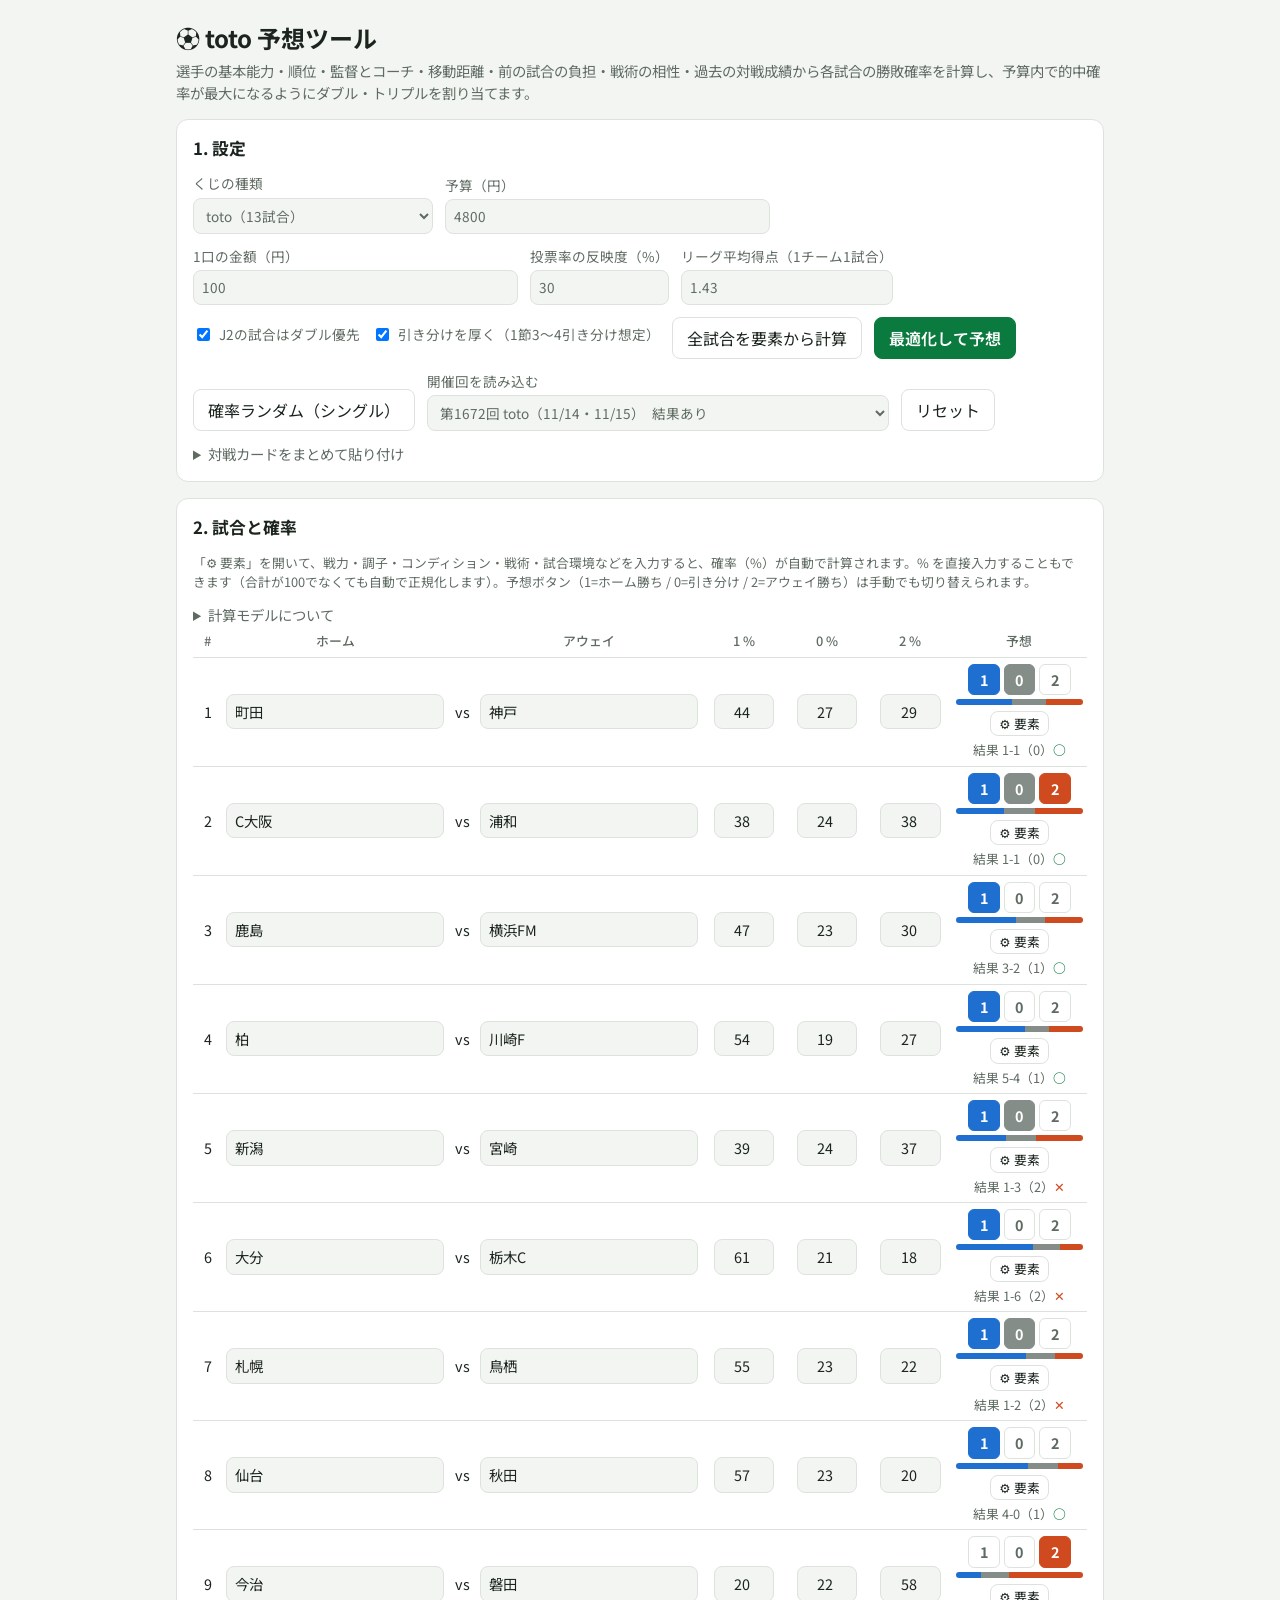
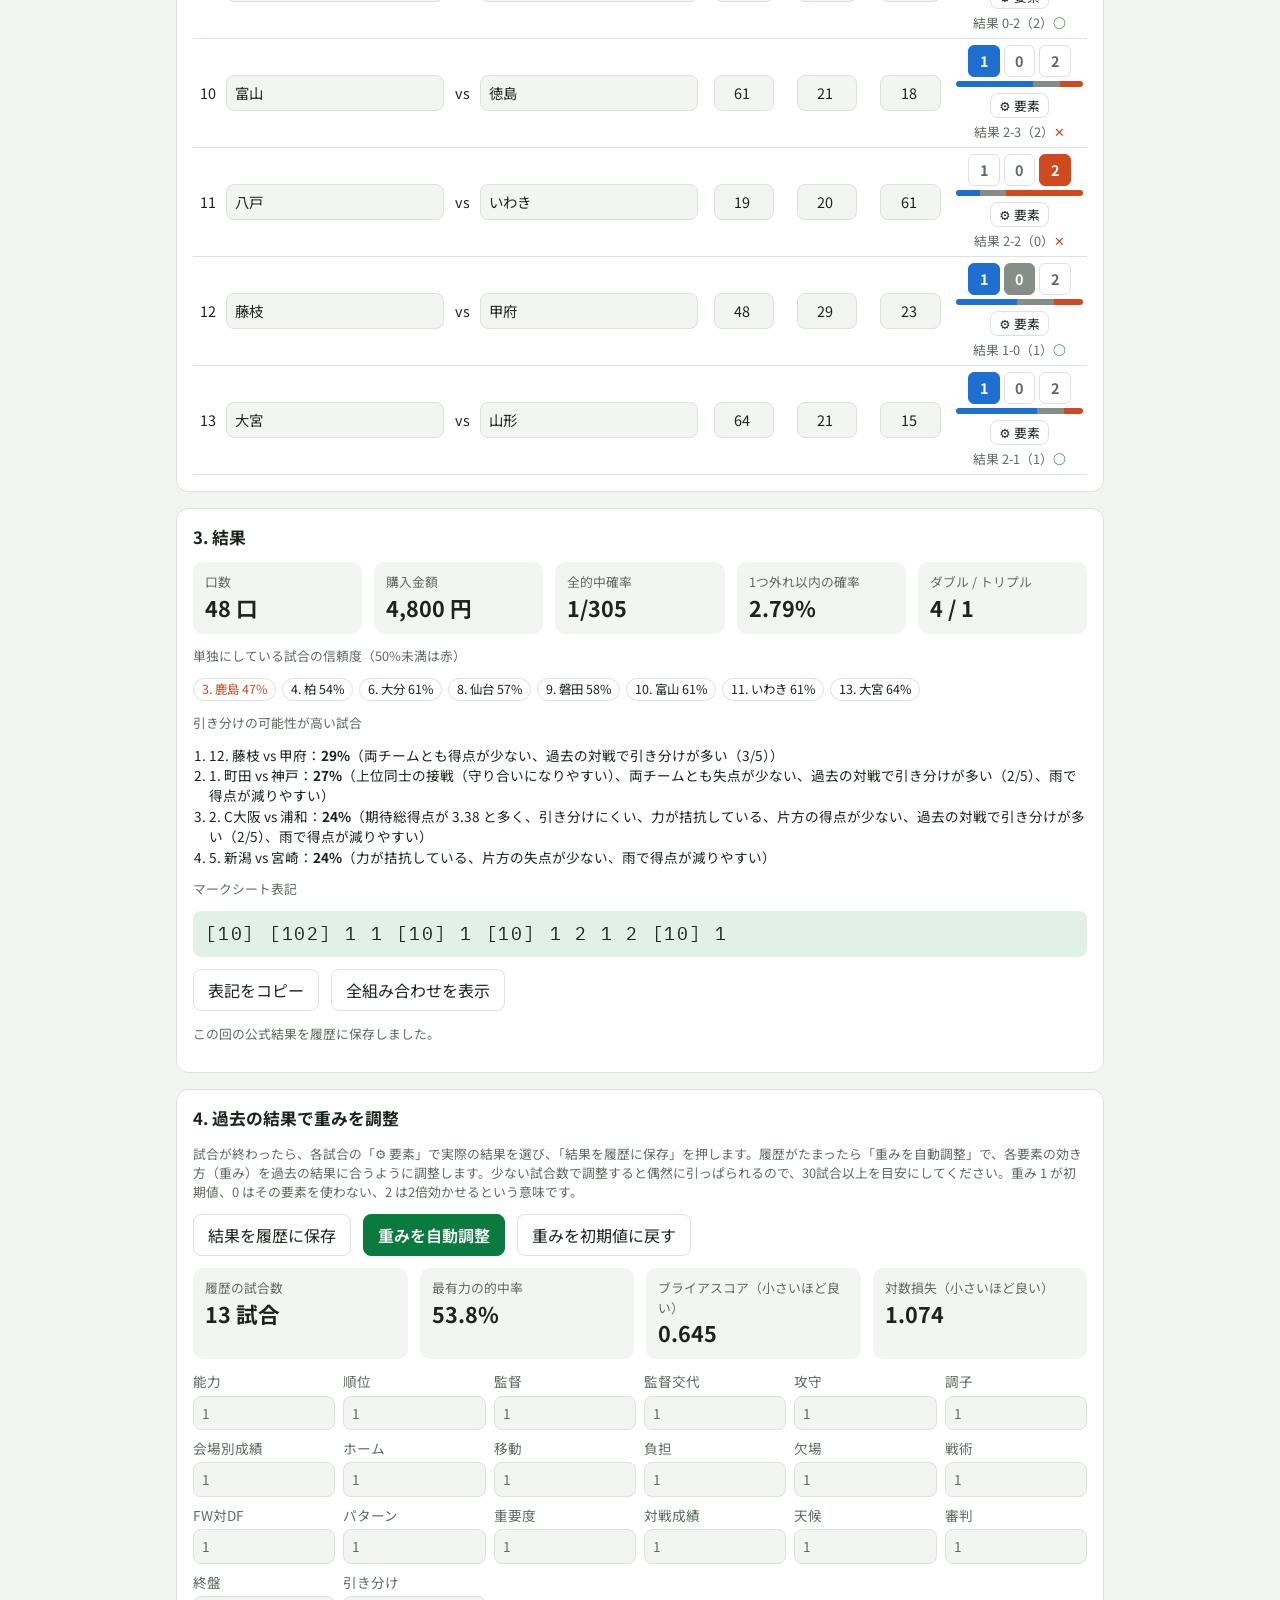
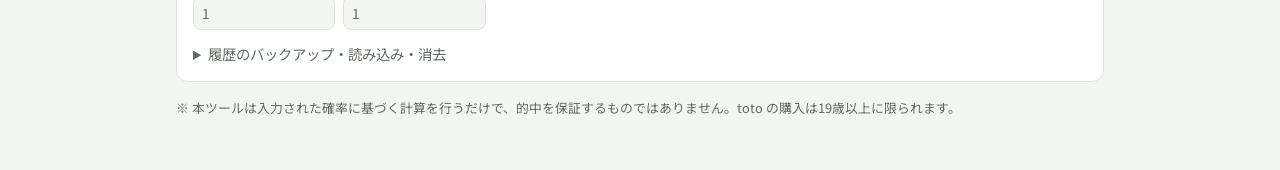
==== commit b38a7ce1: "Rounds 1671/1672: store official results Co-Authored-By: Claude Fable 5.1 <noreply@anthropic.com> Cl" ====
--- a/index.html
+++ b/index.html
@@ -1207,6 +1207,9 @@
   // 公式くじ結果（0=ホーム勝ち, 1=引き分け, 2=アウェイ勝ち）。読み込み時に履歴へ保存する（同じ回は重複させない）
   const ROUND_RESULTS = {
     "1666": { date: "2026-10-28", goal3: true, scores: ["1-3", "4-3", "1-1"], results: [2, 0, 1] },
+    "1672": { date: "2026-11-15", scores: ["1-1", "1-1", "3-2", "5-4", "1-3", "1-6", "1-2", "4-0", "0-2", "2-3", "2-2", "1-0", "2-1"],
+      results: [1, 1, 0, 0, 2, 2, 2, 0, 2, 2, 1, 0, 0] },
+    "1671": { date: "2026-11-11", goal3: true, scores: ["2-3", "0-1", "2-0"], results: [2, 2, 0] },
     "1670": { date: "2026-11-08", scores: ["0-1", "1-1", "1-1", "2-0", "2-1", "0-2", "2-2", "2-3", "1-0", "0-0", "1-2", "0-1", "1-2"],
       results: [2, 1, 1, 0, 0, 2, 1, 2, 0, 1, 2, 2, 2] },
     "1668": { date: "2026-11-01", scores: ["0-4", "0-3", "3-1", "4-1", "4-0", "2-0", "3-0", "1-2", "0-0", "4-2", "1-2", "2-3", "2-0"],
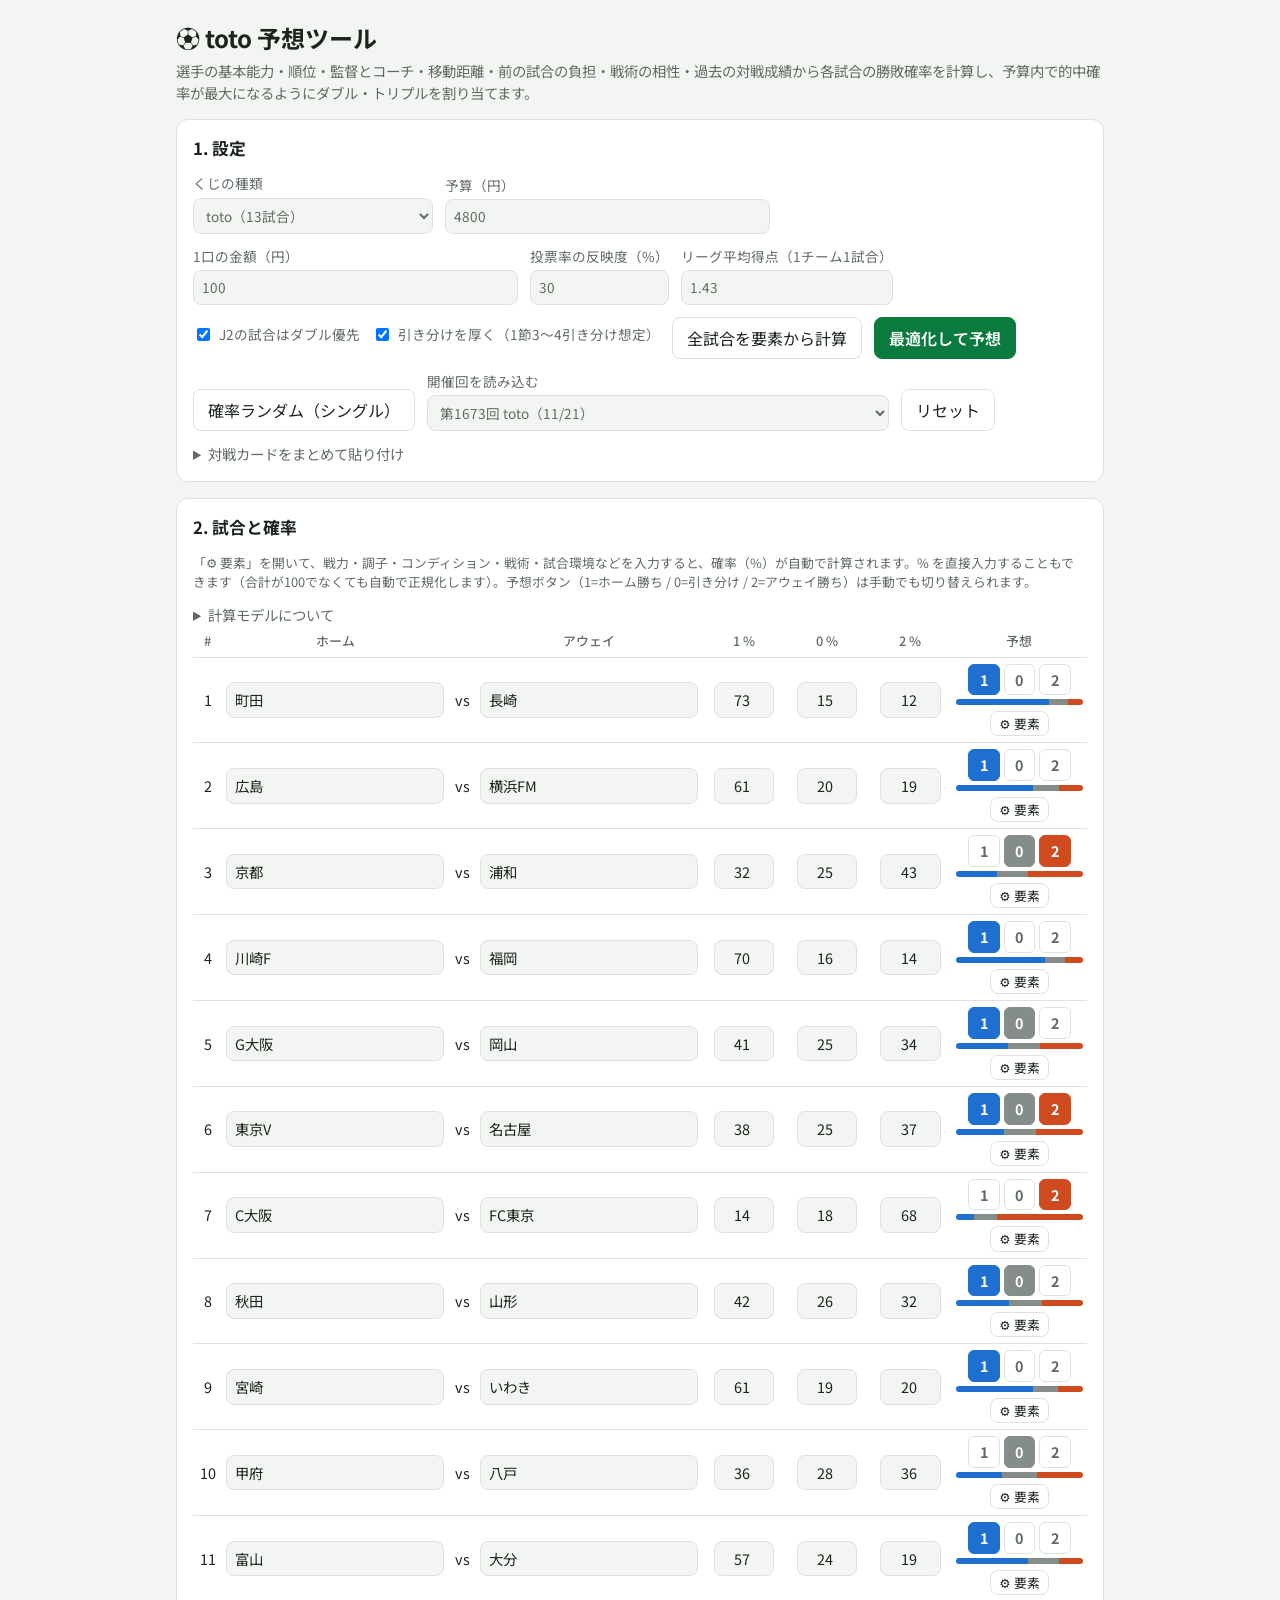
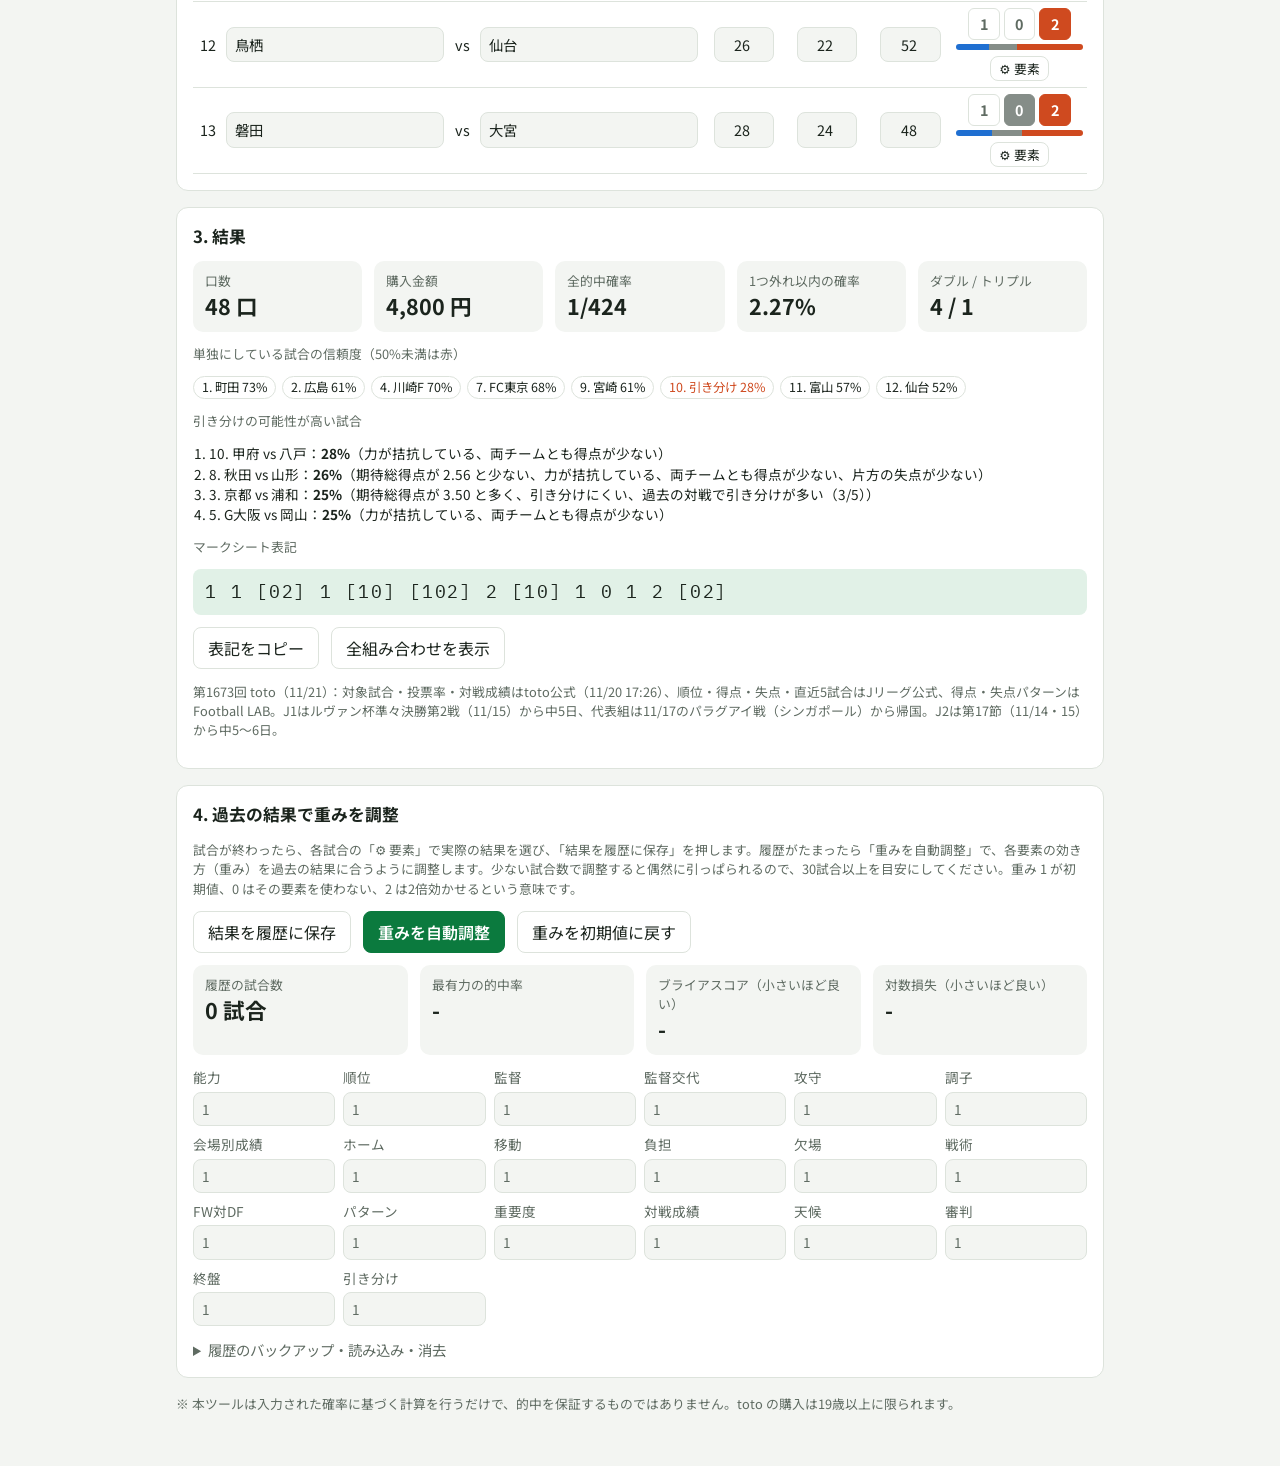
==== commit 71d22231: "Add round 1673 data (official votes, standings, patterns, known absences) Co-Authored-By: Claude Fab" ====
--- a/index.html
+++ b/index.html
@@ -4950,6 +4950,1075 @@
     }
    }
   ]
+ },
+ "1673": {
+  "label": "第1673回 toto（11/21）",
+  "game": 13,
+  "kind": "toto",
+  "matches": [
+   {
+    "home": "町田",
+    "away": "長崎",
+    "h": {
+     "rating": 77,
+     "rank": 4,
+     "gf": 2.14,
+     "ga": 0.71,
+     "form": "勝勝分分分",
+     "rest": 5,
+     "load": 0,
+     "played": 14,
+     "league": "J1",
+     "gp": {
+      "set": 8,
+      "cross": 7,
+      "combo": 5,
+      "counter": 0,
+      "dribble": 2,
+      "long": 0,
+      "mid": 8
+     },
+     "cp": {
+      "set": 3,
+      "cross": 2,
+      "combo": 2,
+      "counter": 0,
+      "dribble": 1,
+      "long": 1,
+      "mid": 1
+     },
+     "news": "代表組（相馬・小川・テテ）が11/17の試合から帰国。11/15ルヴァン杯QFを突破"
+    },
+    "a": {
+     "rating": 69,
+     "rank": 16,
+     "gf": 1.21,
+     "ga": 1.57,
+     "form": "負勝負負分",
+     "rest": 5,
+     "load": 0,
+     "played": 14,
+     "league": "J1",
+     "gp": {
+      "set": 3,
+      "cross": 1,
+      "combo": 9,
+      "counter": 0,
+      "dribble": 2,
+      "long": 0,
+      "mid": 2
+     },
+     "cp": {
+      "set": 4,
+      "cross": 6,
+      "combo": 5,
+      "counter": 0,
+      "dribble": 2,
+      "long": 1,
+      "mid": 4
+     },
+     "dist": 950
+    },
+    "weather": "良好",
+    "imp": 1,
+    "vote": [
+     78.7,
+     12.46,
+     8.84
+    ],
+    "h2h": {
+     "hw": 2,
+     "d": 1,
+     "aw": 2
+    },
+    "date": "11/21"
+   },
+   {
+    "home": "広島",
+    "away": "横浜FM",
+    "h": {
+     "rating": 78,
+     "rank": 3,
+     "gf": 2.29,
+     "ga": 0.71,
+     "form": "勝負勝勝分",
+     "rest": 5,
+     "load": 0,
+     "played": 14,
+     "league": "J1",
+     "gp": {
+      "set": 5,
+      "cross": 6,
+      "combo": 10,
+      "counter": 0,
+      "dribble": 3,
+      "long": 0,
+      "mid": 8
+     },
+     "cp": {
+      "set": 2,
+      "cross": 2,
+      "combo": 6,
+      "counter": 0,
+      "dribble": 0,
+      "long": 0,
+      "mid": 0
+     },
+     "inj": {
+      "gk": 0,
+      "df": 0,
+      "mf": 2,
+      "fw": 0
+     },
+     "news": "MF加藤陸次樹・川村拓夢 右膝内側側副靱帯損傷"
+    },
+    "a": {
+     "rating": 73,
+     "rank": 7,
+     "gf": 1.5,
+     "ga": 1.07,
+     "form": "分分分勝分",
+     "rest": 5,
+     "load": 0,
+     "played": 14,
+     "league": "J1",
+     "gp": {
+      "set": 5,
+      "cross": 3,
+      "combo": 7,
+      "counter": 0,
+      "dribble": 0,
+      "long": 0,
+      "mid": 6
+     },
+     "cp": {
+      "set": 5,
+      "cross": 2,
+      "combo": 3,
+      "counter": 0,
+      "dribble": 1,
+      "long": 0,
+      "mid": 4
+     },
+     "dist": 650,
+     "inj": {
+      "gk": 0,
+      "df": 1,
+      "mf": 1,
+      "fw": 1
+     },
+     "news": "DF諏訪間幸成 出場停止、FW宮市亮も11/21対象（※他大会での退場）、MF知念慶 離脱"
+    },
+    "weather": "雨",
+    "imp": 1,
+    "vote": [
+     60.85,
+     19.78,
+     19.37
+    ],
+    "h2h": {
+     "hw": 2,
+     "d": 0,
+     "aw": 3
+    },
+    "date": "11/21"
+   },
+   {
+    "home": "京都",
+    "away": "浦和",
+    "h": {
+     "rating": 70,
+     "rank": 12,
+     "gf": 1.36,
+     "ga": 1.64,
+     "form": "負分分勝勝",
+     "rest": 5,
+     "load": 0,
+     "played": 14,
+     "league": "J1",
+     "gp": {
+      "set": 1,
+      "cross": 2,
+      "combo": 11,
+      "counter": 0,
+      "dribble": 0,
+      "long": 2,
+      "mid": 3
+     },
+     "cp": {
+      "set": 6,
+      "cross": 5,
+      "combo": 1,
+      "counter": 0,
+      "dribble": 3,
+      "long": 0,
+      "mid": 8
+     }
+    },
+    "a": {
+     "rating": 72,
+     "rank": 9,
+     "gf": 1.64,
+     "ga": 2.07,
+     "form": "勝勝勝負分",
+     "rest": 5,
+     "load": 0,
+     "played": 14,
+     "league": "J1",
+     "gp": {
+      "set": 7,
+      "cross": 8,
+      "combo": 3,
+      "counter": 0,
+      "dribble": 0,
+      "long": 0,
+      "mid": 5
+     },
+     "cp": {
+      "set": 4,
+      "cross": 7,
+      "combo": 9,
+      "counter": 0,
+      "dribble": 3,
+      "long": 0,
+      "mid": 6
+     },
+     "dist": 350,
+     "news": "11/15ルヴァン杯QF突破（C大阪と1-1）"
+    },
+    "weather": "良好",
+    "imp": 1,
+    "vote": [
+     28.16,
+     28.27,
+     43.57
+    ],
+    "h2h": {
+     "hw": 0,
+     "d": 3,
+     "aw": 2
+    },
+    "date": "11/21"
+   },
+   {
+    "home": "川崎F",
+    "away": "福岡",
+    "h": {
+     "rating": 73,
+     "rank": 8,
+     "gf": 2.0,
+     "ga": 1.71,
+     "form": "勝勝勝負負",
+     "rest": 5,
+     "load": 0,
+     "played": 14,
+     "league": "J1",
+     "gp": {
+      "set": 4,
+      "cross": 5,
+      "combo": 9,
+      "counter": 0,
+      "dribble": 2,
+      "long": 2,
+      "mid": 6
+     },
+     "cp": {
+      "set": 7,
+      "cross": 4,
+      "combo": 5,
+      "counter": 0,
+      "dribble": 2,
+      "long": 0,
+      "mid": 6
+     },
+     "news": "11/15ルヴァン杯QF 柏に4-5で敗退"
+    },
+    "a": {
+     "rating": 67,
+     "rank": 20,
+     "gf": 1.0,
+     "ga": 1.79,
+     "form": "負負負負分",
+     "rest": 5,
+     "load": 0,
+     "played": 14,
+     "league": "J1",
+     "gp": {
+      "set": 3,
+      "cross": 3,
+      "combo": 1,
+      "counter": 0,
+      "dribble": 2,
+      "long": 0,
+      "mid": 5
+     },
+     "cp": {
+      "set": 5,
+      "cross": 7,
+      "combo": 6,
+      "counter": 0,
+      "dribble": 0,
+      "long": 0,
+      "mid": 7
+     },
+     "dist": 850,
+     "inj": {
+      "gk": 0,
+      "df": 0,
+      "mf": 0,
+      "fw": 1
+     },
+     "news": "FW福島和毅 手術"
+    },
+    "weather": "良好",
+    "imp": 1,
+    "vote": [
+     77.82,
+     12.07,
+     10.11
+    ],
+    "h2h": {
+     "hw": 3,
+     "d": 1,
+     "aw": 1
+    },
+    "date": "11/21"
+   },
+   {
+    "home": "G大阪",
+    "away": "岡山",
+    "h": {
+     "rating": 69,
+     "rank": 18,
+     "gf": 1.14,
+     "ga": 1.71,
+     "form": "分勝分分負",
+     "rest": 5,
+     "load": 0,
+     "played": 14,
+     "league": "J1",
+     "gp": {
+      "set": 3,
+      "cross": 2,
+      "combo": 4,
+      "counter": 0,
+      "dribble": 2,
+      "long": 1,
+      "mid": 4
+     },
+     "cp": {
+      "set": 7,
+      "cross": 5,
+      "combo": 6,
+      "counter": 0,
+      "dribble": 1,
+      "long": 1,
+      "mid": 4
+     }
+    },
+    "a": {
+     "rating": 70,
+     "rank": 10,
+     "gf": 1.14,
+     "ga": 1.57,
+     "form": "負勝負負分",
+     "rest": 5,
+     "load": 0,
+     "played": 14,
+     "league": "J1",
+     "gp": {
+      "set": 2,
+      "cross": 3,
+      "combo": 6,
+      "counter": 0,
+      "dribble": 0,
+      "long": 2,
+      "mid": 3
+     },
+     "cp": {
+      "set": 6,
+      "cross": 1,
+      "combo": 6,
+      "counter": 0,
+      "dribble": 2,
+      "long": 3,
+      "mid": 4
+     },
+     "dist": 150,
+     "inj": {
+      "gk": 0,
+      "df": 1,
+      "mf": 0,
+      "fw": 0
+     },
+     "news": "鈴木喜丈 出場停止"
+    },
+    "weather": "良好",
+    "imp": 1,
+    "vote": [
+     41.63,
+     29.38,
+     28.99
+    ],
+    "h2h": {
+     "hw": 2,
+     "d": 1,
+     "aw": 2
+    },
+    "date": "11/21"
+   },
+   {
+    "home": "東京V",
+    "away": "名古屋",
+    "h": {
+     "rating": 69,
+     "rank": 14,
+     "gf": 0.86,
+     "ga": 1.57,
+     "form": "負分勝勝勝",
+     "rest": 5,
+     "load": 0,
+     "played": 14,
+     "league": "J1",
+     "gp": {
+      "set": 1,
+      "cross": 4,
+      "combo": 4,
+      "counter": 0,
+      "dribble": 2,
+      "long": 0,
+      "mid": 1
+     },
+     "cp": {
+      "set": 3,
+      "cross": 5,
+      "combo": 6,
+      "counter": 0,
+      "dribble": 0,
+      "long": 0,
+      "mid": 8
+     },
+     "inj": {
+      "gk": 0,
+      "df": 0,
+      "mf": 1,
+      "fw": 0
+     },
+     "news": "MF森田晃樹 鎖骨骨折"
+    },
+    "a": {
+     "rating": 69,
+     "rank": 13,
+     "gf": 1.07,
+     "ga": 1.64,
+     "form": "勝分分負負",
+     "rest": 5,
+     "load": 0,
+     "played": 14,
+     "league": "J1",
+     "gp": {
+      "set": 4,
+      "cross": 3,
+      "combo": 5,
+      "counter": 0,
+      "dribble": 0,
+      "long": 0,
+      "mid": 3
+     },
+     "cp": {
+      "set": 1,
+      "cross": 3,
+      "combo": 11,
+      "counter": 0,
+      "dribble": 3,
+      "long": 1,
+      "mid": 4
+     },
+     "dist": 200
+    },
+    "weather": "良好",
+    "imp": 1,
+    "vote": [
+     40.21,
+     27.42,
+     32.37
+    ],
+    "h2h": {
+     "hw": 2,
+     "d": 1,
+     "aw": 2
+    },
+    "date": "11/21"
+   },
+   {
+    "home": "C大阪",
+    "away": "FC東京",
+    "h": {
+     "rating": 70,
+     "rank": 11,
+     "gf": 1.14,
+     "ga": 1.79,
+     "form": "負分分負勝",
+     "rest": 5,
+     "load": 0,
+     "played": 14,
+     "league": "J1",
+     "gp": {
+      "set": 3,
+      "cross": 1,
+      "combo": 3,
+      "counter": 0,
+      "dribble": 3,
+      "long": 1,
+      "mid": 5
+     },
+     "cp": {
+      "set": 3,
+      "cross": 4,
+      "combo": 8,
+      "counter": 0,
+      "dribble": 3,
+      "long": 0,
+      "mid": 7
+     },
+     "inj": {
+      "gk": 0,
+      "df": 0,
+      "mf": 1,
+      "fw": 1
+     },
+     "news": "パブロ・サバック、ルーカス・フェルナンデス 出場停止。11/15ルヴァン杯敗退"
+    },
+    "a": {
+     "rating": 79,
+     "rank": 1,
+     "gf": 2.36,
+     "ga": 0.57,
+     "form": "勝分勝勝勝",
+     "rest": 5,
+     "load": 0,
+     "played": 14,
+     "league": "J1",
+     "gp": {
+      "set": 8,
+      "cross": 6,
+      "combo": 9,
+      "counter": 0,
+      "dribble": 2,
+      "long": 1,
+      "mid": 7
+     },
+     "cp": {
+      "set": 3,
+      "cross": 1,
+      "combo": 1,
+      "counter": 0,
+      "dribble": 0,
+      "long": 0,
+      "mid": 3
+     },
+     "dist": 400,
+     "inj": {
+      "gk": 0,
+      "df": 0,
+      "mf": 0,
+      "fw": 1
+     },
+     "news": "FWダニ・ゴメス 出場停止（11/21）"
+    },
+    "weather": "良好",
+    "imp": 1,
+    "vote": [
+     13.99,
+     15.52,
+     70.49
+    ],
+    "h2h": {
+     "hw": 1,
+     "d": 3,
+     "aw": 1
+    },
+    "date": "11/21"
+   },
+   {
+    "home": "秋田",
+    "away": "山形",
+    "h": {
+     "rating": 71,
+     "rank": 13,
+     "gf": 1.06,
+     "ga": 1.29,
+     "form": "勝分負勝負",
+     "rest": 5,
+     "load": 0,
+     "played": 17,
+     "league": "J2",
+     "gp": {
+      "set": 11,
+      "cross": 2,
+      "combo": 2,
+      "counter": 0,
+      "dribble": 0,
+      "long": 1,
+      "mid": 2
+     },
+     "cp": {
+      "set": 4,
+      "cross": 4,
+      "combo": 4,
+      "counter": 0,
+      "dribble": 2,
+      "long": 2,
+      "mid": 6
+     }
+    },
+    "a": {
+     "rating": 70,
+     "rank": 16,
+     "gf": 0.88,
+     "ga": 1.06,
+     "form": "負勝勝負負",
+     "rest": 5,
+     "load": 0,
+     "played": 17,
+     "league": "J2",
+     "gp": {
+      "set": 2,
+      "cross": 2,
+      "combo": 7,
+      "counter": 0,
+      "dribble": 1,
+      "long": 1,
+      "mid": 2
+     },
+     "cp": {
+      "set": 5,
+      "cross": 3,
+      "combo": 6,
+      "counter": 0,
+      "dribble": 1,
+      "long": 0,
+      "mid": 3
+     },
+     "dist": 150
+    },
+    "weather": "良好",
+    "imp": 1,
+    "vote": [
+     46.76,
+     26.19,
+     27.05
+    ],
+    "h2h": {
+     "hw": 2,
+     "d": 0,
+     "aw": 3
+    },
+    "date": "11/21"
+   },
+   {
+    "home": "宮崎",
+    "away": "いわき",
+    "h": {
+     "rating": 75,
+     "rank": 3,
+     "gf": 1.71,
+     "ga": 1.06,
+     "form": "勝勝勝勝勝",
+     "rest": 5,
+     "load": 0,
+     "played": 17,
+     "league": "J2",
+     "gp": {
+      "set": 7,
+      "cross": 4,
+      "combo": 7,
+      "counter": 0,
+      "dribble": 4,
+      "long": 1,
+      "mid": 6
+     },
+     "cp": {
+      "set": 4,
+      "cross": 3,
+      "combo": 6,
+      "counter": 0,
+      "dribble": 1,
+      "long": 2,
+      "mid": 2
+     }
+    },
+    "a": {
+     "rating": 72,
+     "rank": 10,
+     "gf": 1.65,
+     "ga": 1.41,
+     "form": "分勝負勝分",
+     "rest": 5,
+     "load": 0,
+     "played": 17,
+     "league": "J2",
+     "gp": {
+      "set": 9,
+      "cross": 1,
+      "combo": 9,
+      "counter": 0,
+      "dribble": 0,
+      "long": 0,
+      "mid": 9
+     },
+     "cp": {
+      "set": 7,
+      "cross": 9,
+      "combo": 2,
+      "counter": 0,
+      "dribble": 2,
+      "long": 0,
+      "mid": 4
+     },
+     "dist": 1050
+    },
+    "weather": "良好",
+    "imp": 1,
+    "vote": [
+     72.42,
+     14.6,
+     12.98
+    ],
+    "h2h": {
+     "hw": 1,
+     "d": 0,
+     "aw": 1
+    },
+    "date": "11/21"
+   },
+   {
+    "home": "甲府",
+    "away": "八戸",
+    "h": {
+     "rating": 67,
+     "rank": 20,
+     "gf": 0.71,
+     "ga": 2.06,
+     "form": "分分負負負",
+     "rest": 5,
+     "load": 0,
+     "played": 17,
+     "league": "J2",
+     "gp": {
+      "set": 2,
+      "cross": 4,
+      "combo": 3,
+      "counter": 0,
+      "dribble": 0,
+      "long": 1,
+      "mid": 2
+     },
+     "cp": {
+      "set": 8,
+      "cross": 6,
+      "combo": 11,
+      "counter": 0,
+      "dribble": 1,
+      "long": 3,
+      "mid": 6
+     }
+    },
+    "a": {
+     "rating": 68,
+     "rank": 18,
+     "gf": 0.76,
+     "ga": 1.65,
+     "form": "負負負負分",
+     "rest": 5,
+     "load": 0,
+     "played": 17,
+     "league": "J2",
+     "gp": {
+      "set": 1,
+      "cross": 1,
+      "combo": 4,
+      "counter": 0,
+      "dribble": 1,
+      "long": 0,
+      "mid": 6
+     },
+     "cp": {
+      "set": 11,
+      "cross": 2,
+      "combo": 6,
+      "counter": 0,
+      "dribble": 1,
+      "long": 1,
+      "mid": 7
+     },
+     "dist": 600
+    },
+    "weather": "良好",
+    "imp": 1,
+    "vote": [
+     37.95,
+     32.17,
+     29.88
+    ],
+    "h2h": {
+     "hw": 0,
+     "d": 0,
+     "aw": 0
+    },
+    "date": "11/21"
+   },
+   {
+    "home": "富山",
+    "away": "大分",
+    "h": {
+     "rating": 75,
+     "rank": 6,
+     "gf": 1.82,
+     "ga": 1.06,
+     "form": "負勝勝勝負",
+     "rest": 5,
+     "load": 0,
+     "played": 17,
+     "league": "J2",
+     "gp": {
+      "set": 4,
+      "cross": 9,
+      "combo": 10,
+      "counter": 0,
+      "dribble": 4,
+      "long": 1,
+      "mid": 3
+     },
+     "cp": {
+      "set": 5,
+      "cross": 3,
+      "combo": 5,
+      "counter": 0,
+      "dribble": 1,
+      "long": 0,
+      "mid": 4
+     },
+     "inj": {
+      "gk": 0,
+      "df": 1,
+      "mf": 0,
+      "fw": 0
+     },
+     "news": "DF深澤壯太 長期離脱"
+    },
+    "a": {
+     "rating": 71,
+     "rank": 12,
+     "gf": 1.18,
+     "ga": 1.18,
+     "form": "分負勝負負",
+     "rest": 5,
+     "load": 0,
+     "played": 17,
+     "league": "J2",
+     "gp": {
+      "set": 9,
+      "cross": 5,
+      "combo": 3,
+      "counter": 0,
+      "dribble": 1,
+      "long": 0,
+      "mid": 2
+     },
+     "cp": {
+      "set": 9,
+      "cross": 1,
+      "combo": 6,
+      "counter": 0,
+      "dribble": 1,
+      "long": 1,
+      "mid": 2
+     },
+     "dist": 650,
+     "inj": {
+      "gk": 0,
+      "df": 1,
+      "mf": 0,
+      "fw": 0
+     },
+     "news": "林田滉也 出場停止"
+    },
+    "weather": "良好",
+    "imp": 1,
+    "vote": [
+     68.26,
+     18.08,
+     13.66
+    ],
+    "h2h": {
+     "hw": 1,
+     "d": 4,
+     "aw": 0
+    },
+    "date": "11/21"
+   },
+   {
+    "home": "鳥栖",
+    "away": "仙台",
+    "h": {
+     "rating": 71,
+     "rank": 11,
+     "gf": 1.06,
+     "ga": 1.18,
+     "form": "勝負勝負勝",
+     "rest": 5,
+     "load": 0,
+     "played": 17,
+     "league": "J2",
+     "gp": {
+      "set": 3,
+      "cross": 3,
+      "combo": 6,
+      "counter": 0,
+      "dribble": 1,
+      "long": 1,
+      "mid": 4
+     },
+     "cp": {
+      "set": 5,
+      "cross": 3,
+      "combo": 4,
+      "counter": 0,
+      "dribble": 2,
+      "long": 1,
+      "mid": 5
+     }
+    },
+    "a": {
+     "rating": 76,
+     "rank": 1,
+     "gf": 1.88,
+     "ga": 0.88,
+     "form": "負負負勝勝",
+     "rest": 5,
+     "load": 0,
+     "played": 17,
+     "league": "J2",
+     "gp": {
+      "set": 6,
+      "cross": 5,
+      "combo": 13,
+      "counter": 0,
+      "dribble": 1,
+      "long": 2,
+      "mid": 5
+     },
+     "cp": {
+      "set": 5,
+      "cross": 3,
+      "combo": 0,
+      "counter": 0,
+      "dribble": 3,
+      "long": 1,
+      "mid": 3
+     },
+     "dist": 1100
+    },
+    "weather": "良好",
+    "imp": 1,
+    "vote": [
+     19.86,
+     16.86,
+     63.28
+    ],
+    "h2h": {
+     "hw": 2,
+     "d": 0,
+     "aw": 3
+    },
+    "date": "11/21"
+   },
+   {
+    "home": "磐田",
+    "away": "大宮",
+    "h": {
+     "rating": 73,
+     "rank": 7,
+     "gf": 1.24,
+     "ga": 1.0,
+     "form": "分勝勝分勝",
+     "rest": 5,
+     "load": 0,
+     "played": 17,
+     "league": "J2",
+     "gp": {
+      "set": 7,
+      "cross": 4,
+      "combo": 2,
+      "counter": 0,
+      "dribble": 0,
+      "long": 0,
+      "mid": 8
+     },
+     "cp": {
+      "set": 4,
+      "cross": 3,
+      "combo": 5,
+      "counter": 0,
+      "dribble": 0,
+      "long": 0,
+      "mid": 5
+     },
+     "inj": {
+      "gk": 0,
+      "df": 0,
+      "mf": 1,
+      "fw": 0
+     },
+     "news": "金子大毅 出場停止"
+    },
+    "a": {
+     "rating": 76,
+     "rank": 2,
+     "gf": 1.88,
+     "ga": 1.12,
+     "form": "分勝勝勝勝",
+     "rest": 5,
+     "load": 0,
+     "played": 17,
+     "league": "J2",
+     "gp": {
+      "set": 7,
+      "cross": 6,
+      "combo": 9,
+      "counter": 0,
+      "dribble": 2,
+      "long": 1,
+      "mid": 7
+     },
+     "cp": {
+      "set": 5,
+      "cross": 5,
+      "combo": 4,
+      "counter": 0,
+      "dribble": 3,
+      "long": 1,
+      "mid": 1
+     },
+     "dist": 200
+    },
+    "weather": "良好",
+    "imp": 1,
+    "vote": [
+     25.77,
+     22.88,
+     51.35
+    ],
+    "h2h": {
+     "hw": 2,
+     "d": 1,
+     "aw": 2
+    },
+    "date": "11/21"
+   }
+  ],
+  "note": "対象試合・投票率・対戦成績はtoto公式（11/20 17:26）、順位・得点・失点・直近5試合はJリーグ公式、得点・失点パターンはFootball LAB。J1はルヴァン杯準々決勝第2戦（11/15）から中5日、代表組は11/17のパラグアイ戦（シンガポール）から帰国。J2は第17節（11/14・15）から中5〜6日。"
  }
 };
   function loadRound(id) {
@@ -4997,9 +6066,9 @@
   $("refList").innerHTML = Object.keys(REFEREES).map(n => `<option value="${esc(n)}">`).join("");
   ensureMatches();
   // 初回、または以前の版で自動表示したサンプルが残っていて、まだ結果の履歴もない場合は最新の対象試合に置き換える
-  if (!saved) loadRound("1672");
-  else if (!["1665", "1666", "1668", "1670", "1671", "1672"].includes(state.sampleId) && !state.history.length) {
-    loadRound("1672");
+  if (!saved) loadRound("1673");
+  else if (!["1665", "1666", "1668", "1670", "1671", "1672", "1673"].includes(state.sampleId) && !state.history.length) {
+    loadRound("1673");
     $("msg").textContent = "以前のサンプルを最新の対象試合に置き換えました。" + $("msg").textContent;
   } else render();
 })();
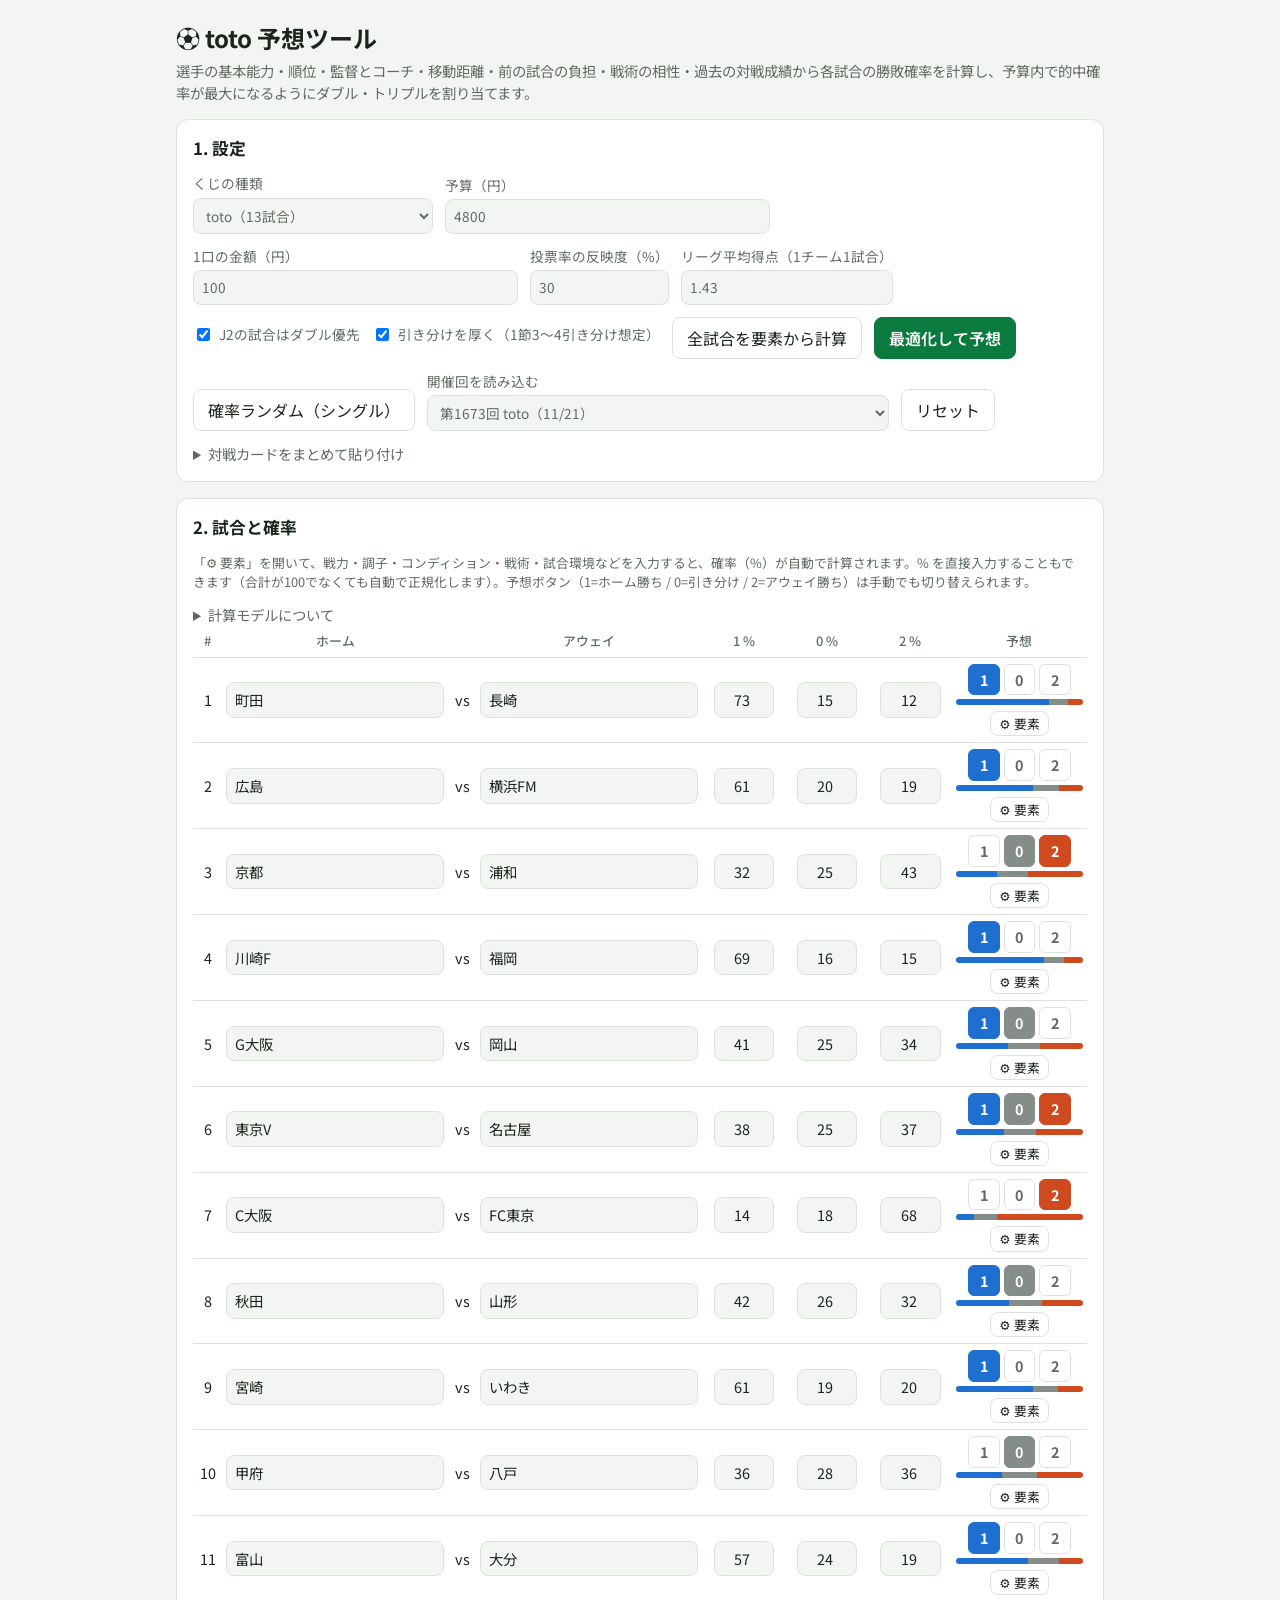
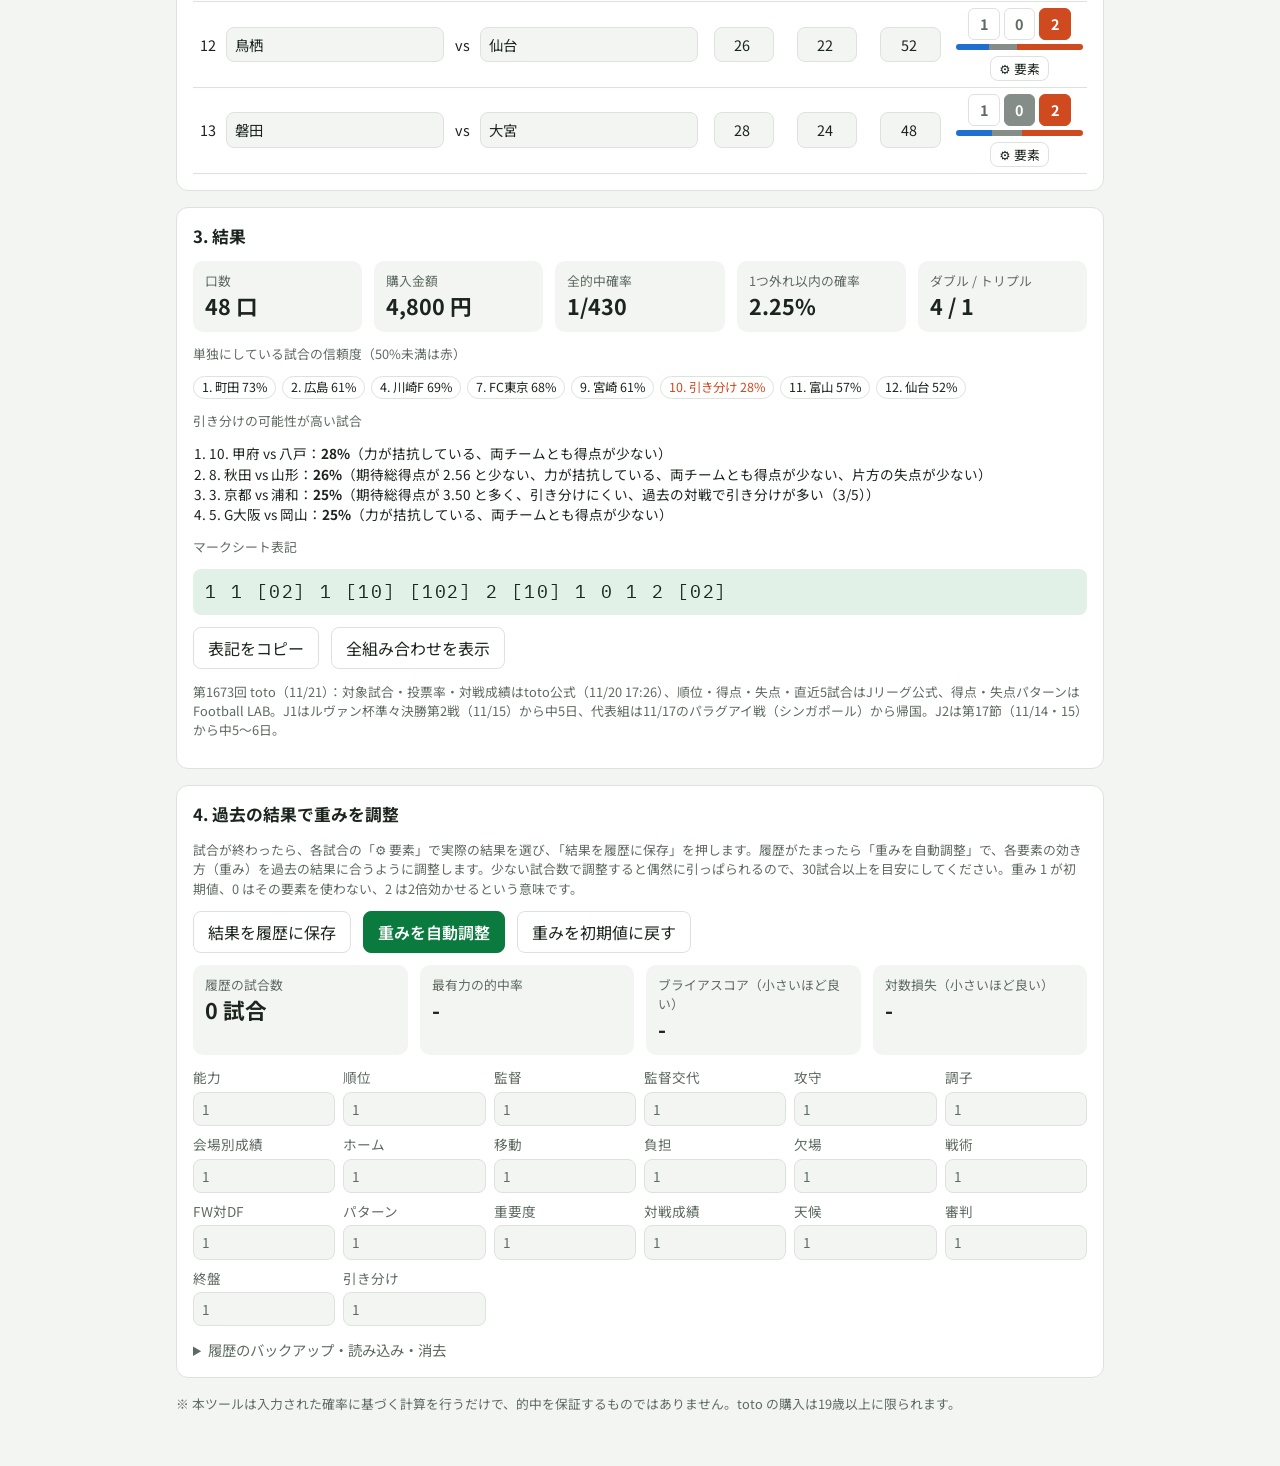
==== commit c87d1813: "Round 1673: add handover notes and new-manager flag Co-Authored-By: Claude Fable 5.1 <noreply@anthro" ====
--- a/index.html
+++ b/index.html
@@ -4987,7 +4987,7 @@
       "long": 1,
       "mid": 1
      },
-     "news": "代表組（相馬・小川・テテ）が11/17の試合から帰国。11/15ルヴァン杯QFを突破"
+     "news": "代表組（相馬・小川・テテ）が11/17の試合から帰国。11/15ルヴァン杯QFを突破。リーグ6試合連続無失点、直近3試合連続0-0。ルヴァン杯4強"
     },
     "a": {
      "rating": 69,
@@ -5070,7 +5070,7 @@
       "mf": 2,
       "fw": 0
      },
-     "news": "MF加藤陸次樹・川村拓夢 右膝内側側副靱帯損傷"
+     "news": "MF加藤陸次樹・川村拓夢 右膝内側側副靱帯損傷。3試合連続無失点。前節 町田と0-0"
     },
     "a": {
      "rating": 73,
@@ -5107,7 +5107,7 @@
       "mf": 1,
       "fw": 1
      },
-     "news": "DF諏訪間幸成 出場停止、FW宮市亮も11/21対象（※他大会での退場）、MF知念慶 離脱"
+     "news": "DF諏訪間幸成 出場停止、FW宮市亮も11/21対象（※他大会での退場）、MF知念慶 離脱。リーグ10戦無敗（引き分けが多い）。ルヴァン杯は鹿島に2連敗"
     },
     "weather": "雨",
     "imp": 1,
@@ -5153,7 +5153,8 @@
       "dribble": 3,
       "long": 0,
       "mid": 8
-     }
+     },
+     "news": "2連勝（前節 名古屋に2-0）"
     },
     "a": {
      "rating": 72,
@@ -5231,7 +5232,7 @@
       "long": 0,
       "mid": 6
      },
-     "news": "11/15ルヴァン杯QF 柏に4-5で敗退"
+     "news": "11/15ルヴァン杯QF 柏に4-5で敗退。直近5試合1勝4敗。前節 柏に1-2、ルヴァン杯も柏に敗退"
     },
     "a": {
      "rating": 67,
@@ -5268,7 +5269,8 @@
       "mf": 0,
       "fw": 1
      },
-     "news": "FW福島和毅 手術"
+     "news": "FW福島和毅 手術。城福新監督の初陣（監督交代直後）。前節 長崎と1-1",
+     "newCoach": true
     },
     "weather": "良好",
     "imp": 1,
@@ -5404,7 +5406,7 @@
       "mf": 1,
       "fw": 0
      },
-     "news": "MF森田晃樹 鎖骨骨折"
+     "news": "MF森田晃樹 鎖骨骨折。3連勝"
     },
     "a": {
      "rating": 69,
@@ -5434,7 +5436,8 @@
       "long": 1,
       "mid": 4
      },
-     "dist": 200
+     "dist": 200,
+     "news": "4戦未勝利"
     },
     "weather": "良好",
     "imp": 1,
@@ -5524,7 +5527,7 @@
       "mf": 0,
       "fw": 1
      },
-     "news": "FWダニ・ゴメス 出場停止（11/21）"
+     "news": "FWダニ・ゴメス 出場停止（11/21）。13戦無敗、9試合連続無失点"
     },
     "weather": "良好",
     "imp": 1,
@@ -5646,7 +5649,8 @@
       "dribble": 1,
       "long": 2,
       "mid": 2
-     }
+     },
+     "news": "6連勝・12戦無敗"
     },
     "a": {
      "rating": 72,
@@ -5722,7 +5726,8 @@
       "dribble": 1,
       "long": 3,
       "mid": 6
-     }
+     },
+     "news": "3連敗・7戦未勝利"
     },
     "a": {
      "rating": 68,
@@ -5752,7 +5757,8 @@
       "long": 1,
       "mid": 7
      },
-     "dist": 600
+     "dist": 600,
+     "news": "5戦勝ちなし"
     },
     "weather": "良好",
     "imp": 1,
@@ -5918,7 +5924,8 @@
       "long": 1,
       "mid": 3
      },
-     "dist": 1100
+     "dist": 1100,
+     "news": "首位だが直近5試合は2勝3敗。前節 秋田に4-0"
     },
     "weather": "良好",
     "imp": 1,
@@ -5971,7 +5978,7 @@
       "mf": 1,
       "fw": 0
      },
-     "news": "金子大毅 出場停止"
+     "news": "金子大毅 出場停止。8戦無敗。金子大毅 出場停止"
     },
     "a": {
      "rating": 76,
@@ -6001,7 +6008,8 @@
       "long": 1,
       "mid": 1
      },
-     "dist": 200
+     "dist": 200,
+     "news": "4連勝で2位"
     },
     "weather": "良好",
     "imp": 1,
@@ -6031,7 +6039,7 @@
       m.home = x.home; m.away = x.away;
       for (const side of ["h", "a"]) {
         const src = x[side], t = m.f[side];
-        ["rating", "rank", "form", "rest", "load", "played", "league", "rotated"].forEach(k => { if (src[k] != null) t[k] = src[k]; });
+        ["rating", "rank", "form", "rest", "load", "played", "league", "rotated", "newCoach"].forEach(k => { if (src[k] != null) t[k] = src[k]; });
         if (src.gf != null) t.gf = String(src.gf);
         if (src.ga != null) t.ga = String(src.ga);
         if (src.dist != null) t.dist = src.dist;
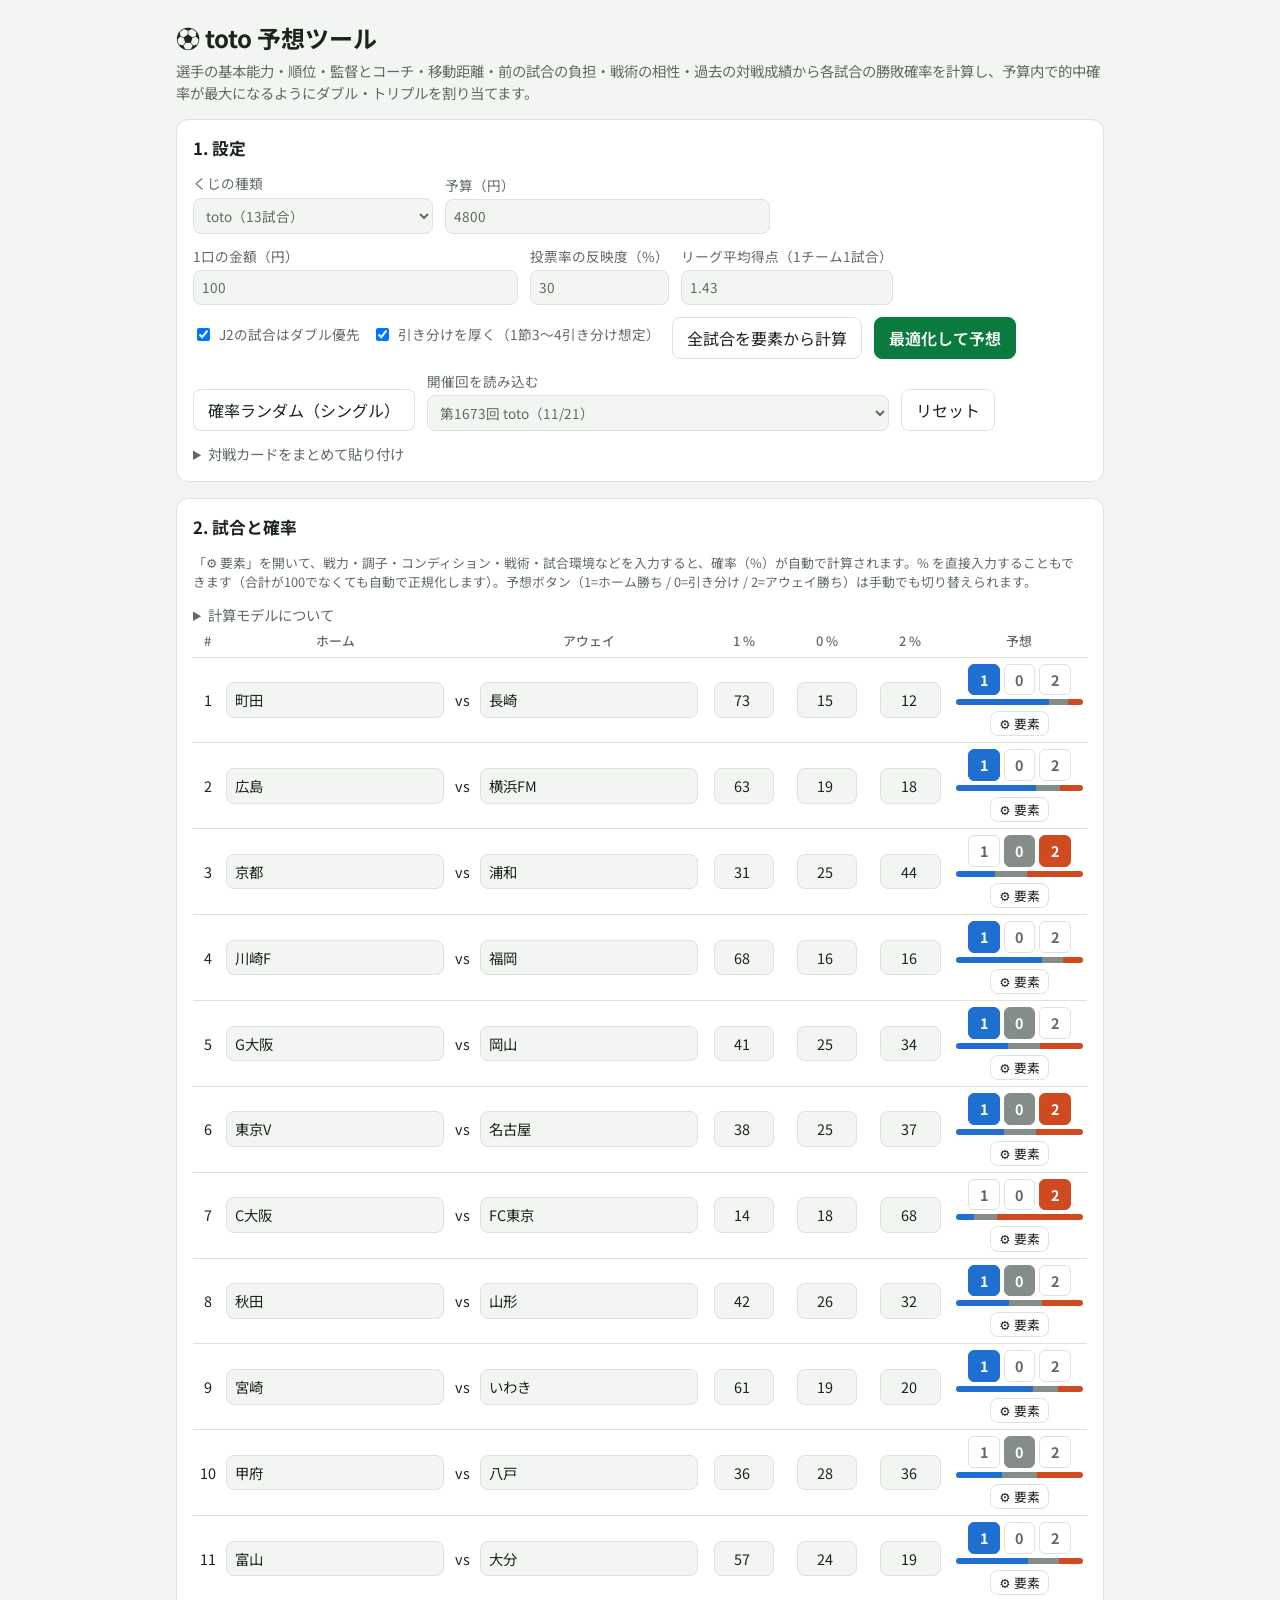
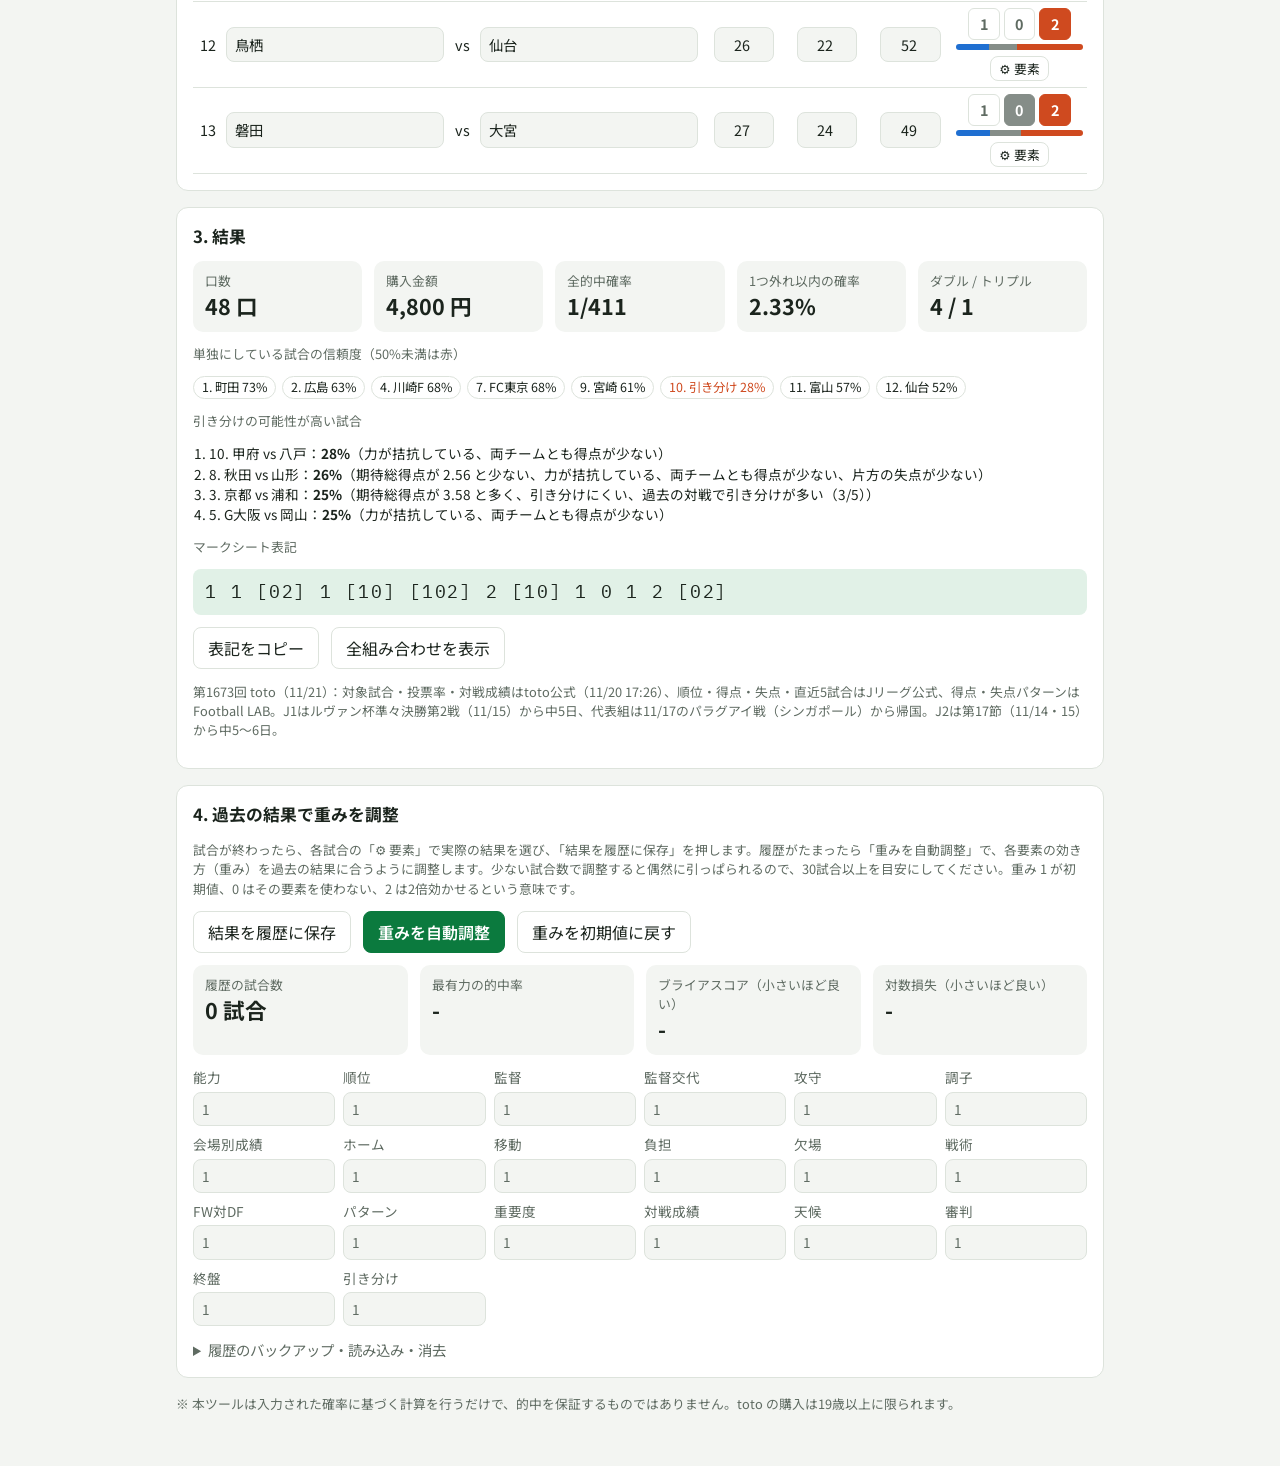
==== commit 2f8ada77: "Round 1673: research findings (absences, fatigue, notes) Co-Authored-By: Claude Fable 5.1 <noreply@a" ====
--- a/index.html
+++ b/index.html
@@ -5103,11 +5103,11 @@
      "dist": 650,
      "inj": {
       "gk": 0,
-      "df": 1,
-      "mf": 1,
+      "df": 2,
+      "mf": 2,
       "fw": 1
      },
-     "news": "DF諏訪間幸成 出場停止、FW宮市亮も11/21対象（※他大会での退場）、MF知念慶 離脱。リーグ10戦無敗（引き分けが多い）。ルヴァン杯は鹿島に2連敗"
+     "news": "DF諏訪間幸成 出場停止、FW宮市亮 出場停止、MF知念慶・MF山根陸・DF角田涼太朗 負傷。ルヴァン杯2試合を消化、リーグ直近6試合で5引き分け。DF諏訪間幸成 出場停止、FW宮市亮も11/21対象（※他大会での退場）、MF知念慶 離脱。リーグ10戦無敗（引き分けが多い）。ルヴァン杯は鹿島に2連敗"
     },
     "weather": "雨",
     "imp": 1,
@@ -5154,7 +5154,13 @@
       "long": 0,
       "mid": 8
      },
-     "news": "2連勝（前節 名古屋に2-0）"
+     "news": "DF加藤蓮・トレヴィザン、MF齊藤未月 長期離脱。11/24にACLE浦項戦（中2日）。直近4回の対戦は3引き分け。2連勝（前節 名古屋に2-0）",
+     "inj": {
+      "gk": 0,
+      "df": 1,
+      "mf": 0,
+      "fw": 0
+     }
     },
     "a": {
      "rating": 72,
@@ -5211,7 +5217,7 @@
      "ga": 1.71,
      "form": "勝勝勝負負",
      "rest": 5,
-     "load": 0,
+     "load": 1,
      "played": 14,
      "league": "J1",
      "gp": {
@@ -5232,7 +5238,7 @@
       "long": 0,
       "mid": 6
      },
-     "news": "11/15ルヴァン杯QF 柏に4-5で敗退。直近5試合1勝4敗。前節 柏に1-2、ルヴァン杯も柏に敗退"
+     "news": "公式戦4連敗、ルヴァン杯2試合で7失点。前節 柏に1-2。11/15ルヴァン杯QF 柏に4-5で敗退。直近5試合1勝4敗。前節 柏に1-2、ルヴァン杯も柏に敗退"
     },
     "a": {
      "rating": 67,
@@ -5976,9 +5982,9 @@
       "gk": 0,
       "df": 0,
       "mf": 1,
-      "fw": 0
-     },
-     "news": "金子大毅 出場停止。8戦無敗。金子大毅 出場停止"
+      "fw": 1
+     },
+     "news": "MF金子大毅 出場停止、FW渡邉りょう 負傷。8戦無敗（直近8戦中4引き分け）。金子大毅 出場停止。8戦無敗。金子大毅 出場停止"
     },
     "a": {
      "rating": 76,
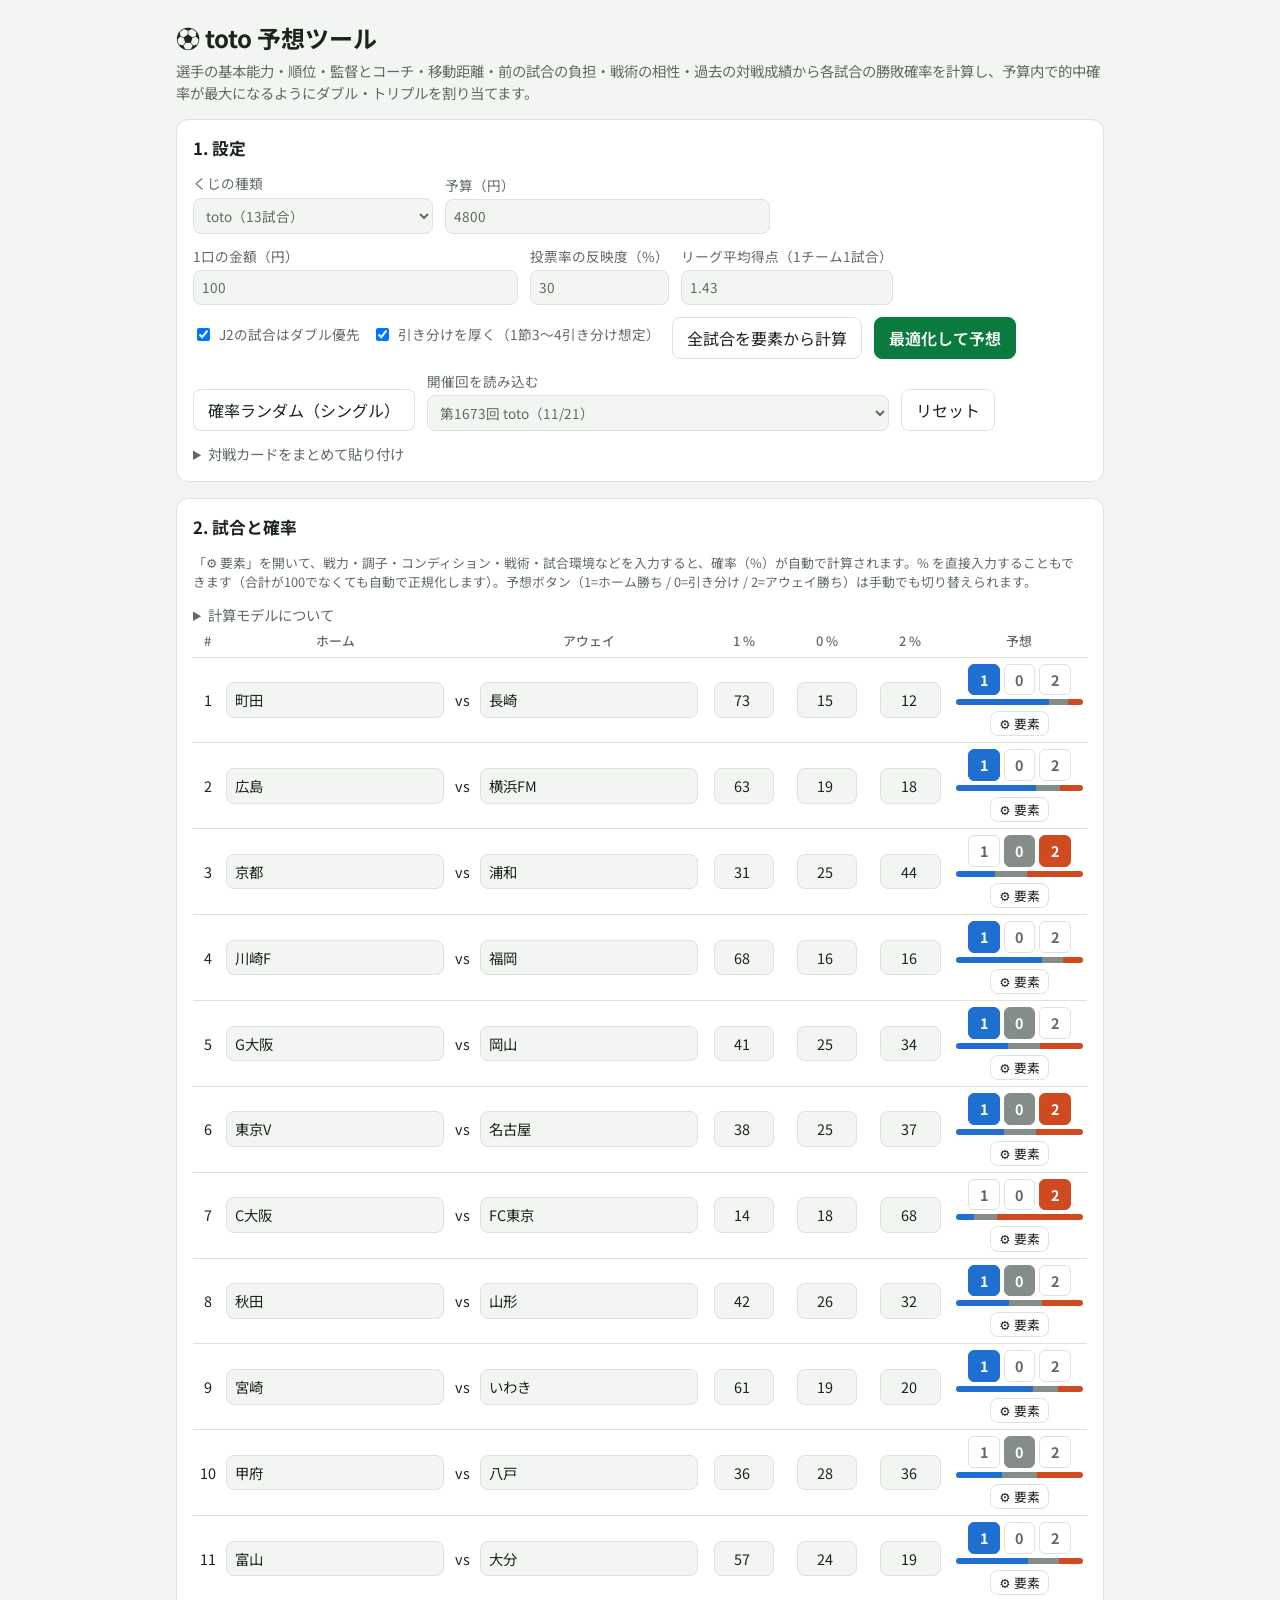
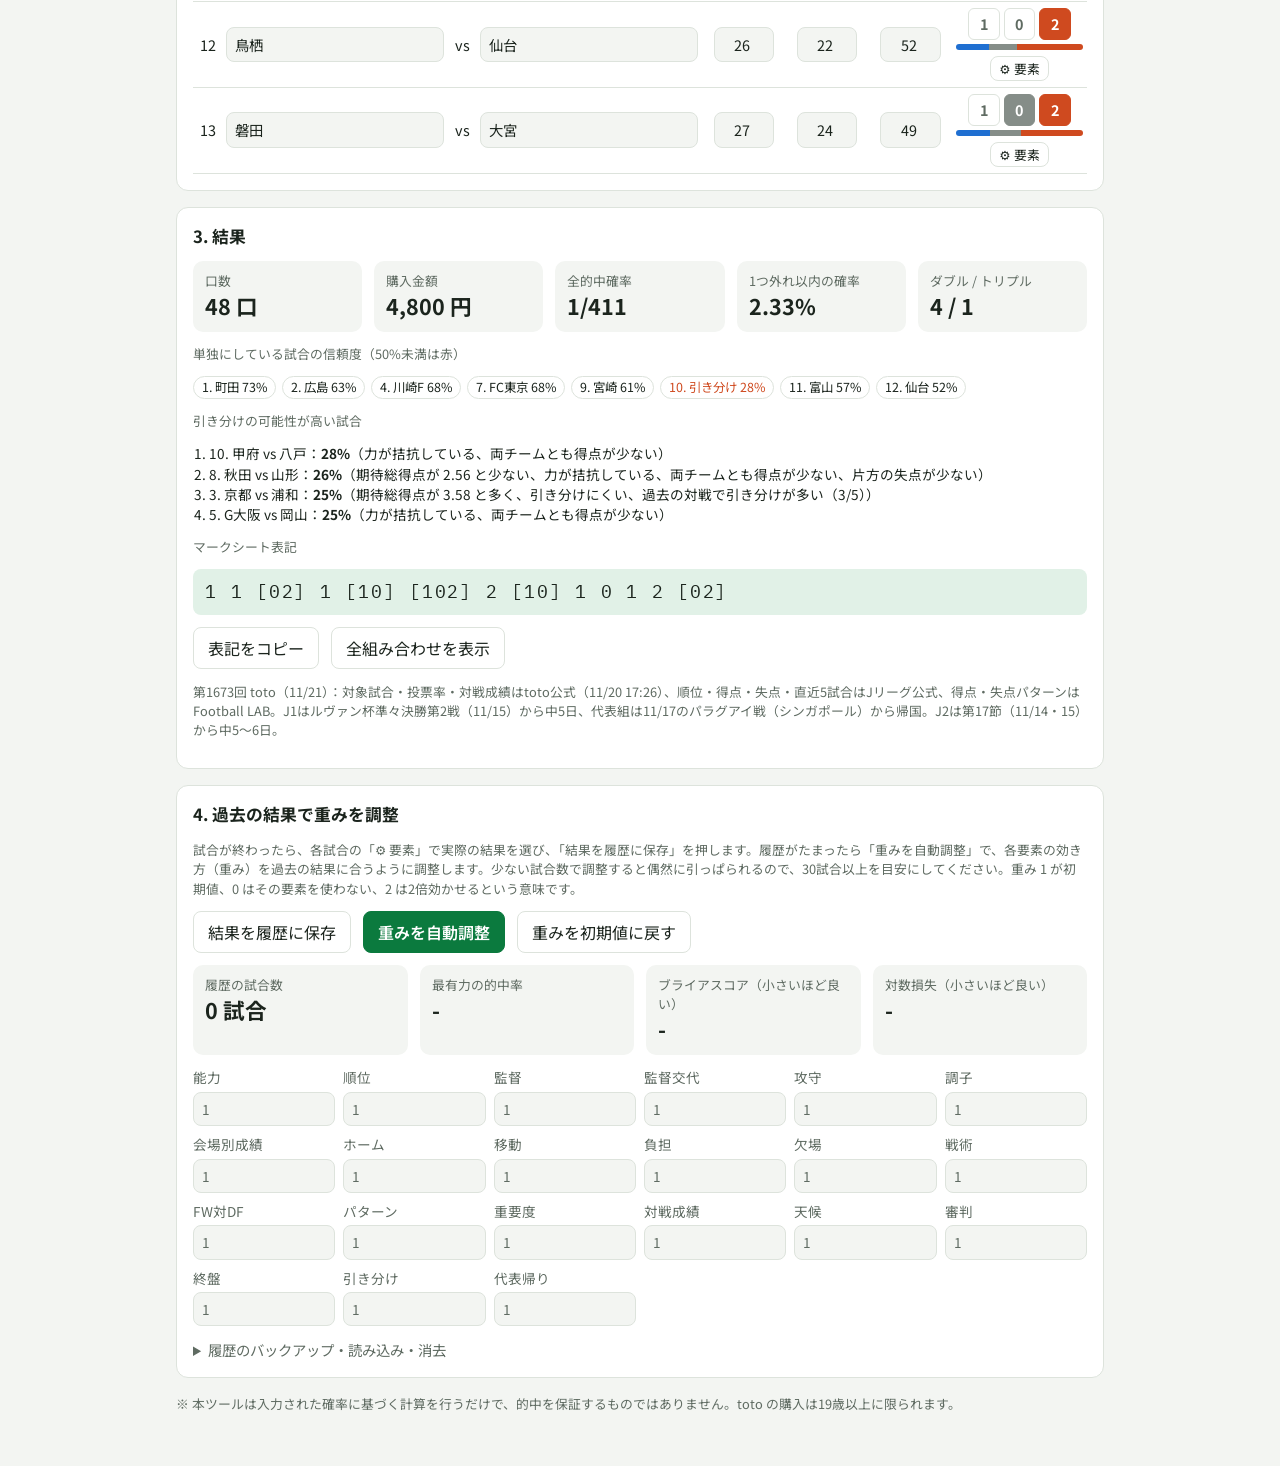
==== commit b8a2979e: "Add 代表帰り factor: national-team returnees (count, long-haul, condition) Co-Authored-By: Claude Fable " ====
--- a/index.html
+++ b/index.html
@@ -328,7 +328,7 @@
   }
 
   const FACTOR_KEYS = ["能力", "順位", "監督", "監督交代", "攻守", "調子", "会場別成績", "ホーム", "移動", "負担",
-    "欠場", "戦術", "FW対DF", "パターン", "重要度", "対戦成績", "天候", "審判", "終盤", "引き分け"];
+    "欠場", "戦術", "FW対DF", "パターン", "重要度", "対戦成績", "天候", "審判", "終盤", "引き分け", "代表帰り"];
   // 得点・失点パターン（Football LAB などの分類をまとめたもの）と、リーグ平均のおおよその割合
   const PATTERNS = [
     ["set", "セットプレー", 0.30], ["cross", "クロス", 0.18], ["combo", "崩し（ショート・スルーパス）", 0.22],
@@ -393,7 +393,7 @@
   function blankTeam(dist) {
     return { rating: 70, rank: 10, coach: 3, newCoach: false, gf: "", ga: "", form: "", venue: "",
       played: "", lateGF: "", lateGA: "", fwType: "", cbType: "", gp: blankPattern(), cp: blankPattern(), league: "", rotated: false,
-      dist, rest: 7, load: 0, inj: { gk: 0, df: 0, mf: 0, fw: 0 }, imp: 1, style: "" };
+      dist, rest: 7, load: 0, inj: { gk: 0, df: 0, mf: 0, fw: 0 }, imp: 1, style: "", natl: 0, natlFar: false, natlCond: 0 };
   }
   function blankFactors() {
     return { h: blankTeam(0), a: blankTeam(300), adj: 0, h2h: { hw: 0, d: 0, aw: 0 },
@@ -466,6 +466,17 @@
     return { att: -(0.02 * mf + 0.05 * fw), leak: 0.10 * gk + 0.04 * df + 0.02 * mf };
   }
 
+  // 代表帰り：A代表・主力の人数ぶん疲労（長距離遠征は2倍）。代表での調子（好調/疲労）は攻撃面に反映
+  // 係数は今季の代表ウィーク明けデータと文献で調整する（NATL_*）
+  const NATL_FATIGUE = 0.012, NATL_FAR = 2, NATL_COND = 0.02;
+  function natlEffect(t) {
+    const n = clamp(Number(t.natl) || 0, 0, 6);
+    if (!n) return { att: 0, leak: 0 };
+    const fat = NATL_FATIGUE * n * (t.natlFar ? NATL_FAR : 1);
+    const cond = NATL_COND * n * clamp(Number(t.natlCond) || 0, -1, 1);
+    return { att: -fat + cond, leak: 0.5 * fat };
+  }
+
   // 要素から期待得点と 1/0/2 の確率を計算（W: 要素ごとの重み）
   function model(f, W = state.w) {
     const L = Number(state.leagueAvg) || 1.43, H = f.h, A = f.a;
@@ -525,6 +536,10 @@
     // 終盤（85分以降）：自分の終盤得点と相手の終盤失点の平均を「終盤に点を取る力」とする
     const late = lateRates(H, A);
     add("終盤", 0.6 * (late.h - late.a));
+
+    // 代表帰り（疲労は得点を減らし失点を増やす。調子は攻撃面）
+    const nh = natlEffect(H), na = natlEffect(A);
+    add("代表帰り", (nh.att + na.leak) - (na.att + nh.leak), nh.att + na.leak + na.att + nh.leak);
 
     let R = 0, T = 0;
     const parts = {};
@@ -760,6 +775,9 @@
         <label>中日数${num("rest", t.rest, 'min="1" max="30"')}</label>
         <label>前の試合の負担${sel("load", LOADS.map((l, k) => [k, l]), t.load)}</label>
         <label class="chk"><input type="checkbox" data-s="${side}" data-k="rotated"${t.rotated ? " checked" : ""}>前の試合は控え中心（疲労なし）</label>
+        <label>代表帰りの主力（人数）${sel("natl", cnt(6), t.natl || 0)}</label>
+        <label class="chk"><input type="checkbox" data-s="${side}" data-k="natlFar"${t.natlFar ? " checked" : ""}>代表は長距離遠征（時差あり）</label>
+        <label>代表での調子${sel("natlCond", [[1, "好調（得点・好評）"], [0, "普通・不明"], [-1, "疲労・負傷気味"]], t.natlCond || 0)}</label>
         <label>主力の欠場：GK${sel("inj.gk", cnt(1), t.inj.gk)}</label>
         <label>主力の欠場：DF${sel("inj.df", cnt(5), t.inj.df)}</label>
         <label>主力の欠場：MF${sel("inj.mf", cnt(5), t.inj.mf)}</label>
@@ -829,7 +847,8 @@
       const t = m.f[el.dataset.s], k = el.dataset.k;
       if (k.startsWith("inj.")) t.inj[k.slice(4)] = Number(el.value);
       else if (k.startsWith("gp.") || k.startsWith("cp.")) t[k.slice(0, 2)][k.slice(3)] = el.value;
-      else if (k === "newCoach" || k === "rotated") t[k] = el.checked;
+      else if (k === "newCoach" || k === "rotated" || k === "natlFar") t[k] = el.checked;
+      else if (k === "natlCond") t[k] = clamp(Number(el.value) || 0, -1, 1);
       else if (["style", "fwType", "cbType", "form", "venue", "gf", "ga", "played", "lateGF", "lateGA", "league"].includes(k)) t[k] = el.value;
       else t[k] = Math.max(0, Number(el.value) || 0);
       update();
@@ -6045,7 +6064,7 @@
       m.home = x.home; m.away = x.away;
       for (const side of ["h", "a"]) {
         const src = x[side], t = m.f[side];
-        ["rating", "rank", "form", "rest", "load", "played", "league", "rotated", "newCoach"].forEach(k => { if (src[k] != null) t[k] = src[k]; });
+        ["rating", "rank", "form", "rest", "load", "played", "league", "rotated", "newCoach", "natl", "natlFar", "natlCond"].forEach(k => { if (src[k] != null) t[k] = src[k]; });
         if (src.gf != null) t.gf = String(src.gf);
         if (src.ga != null) t.ga = String(src.ga);
         if (src.dist != null) t.dist = src.dist;
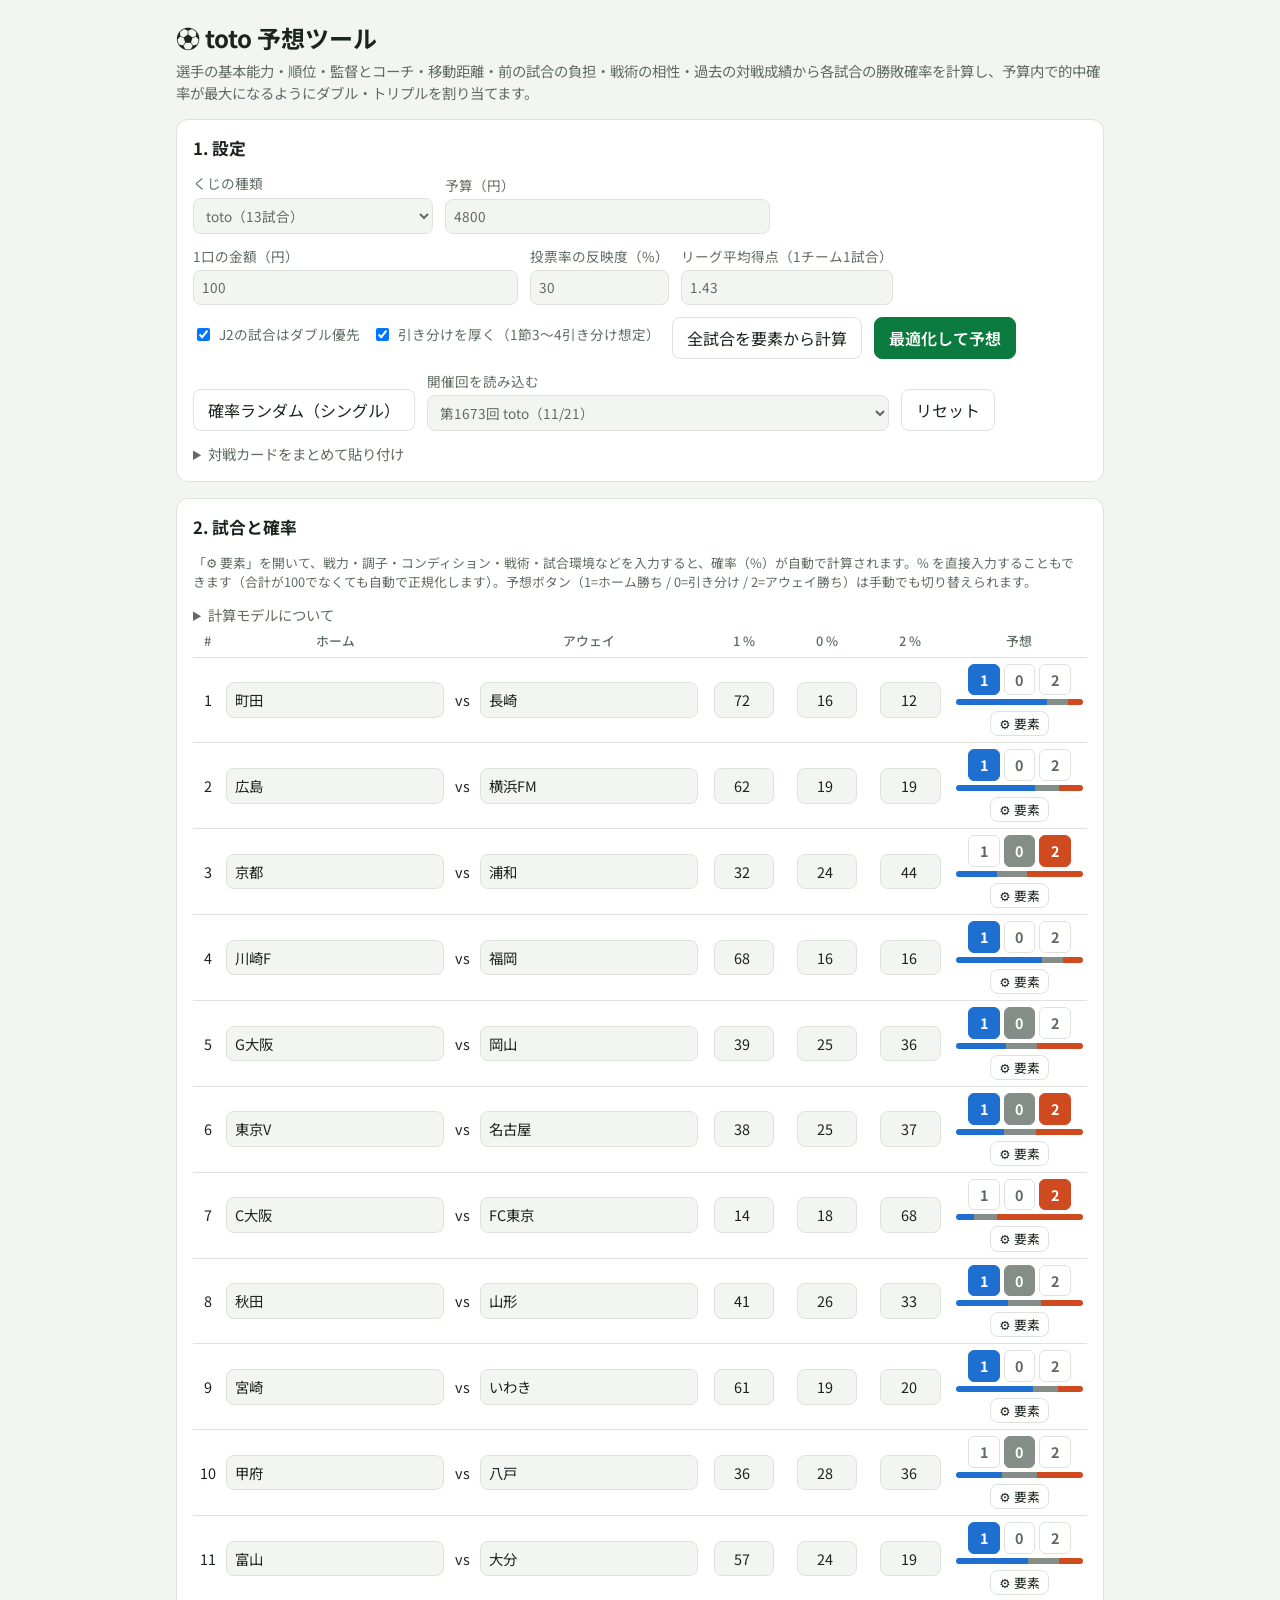
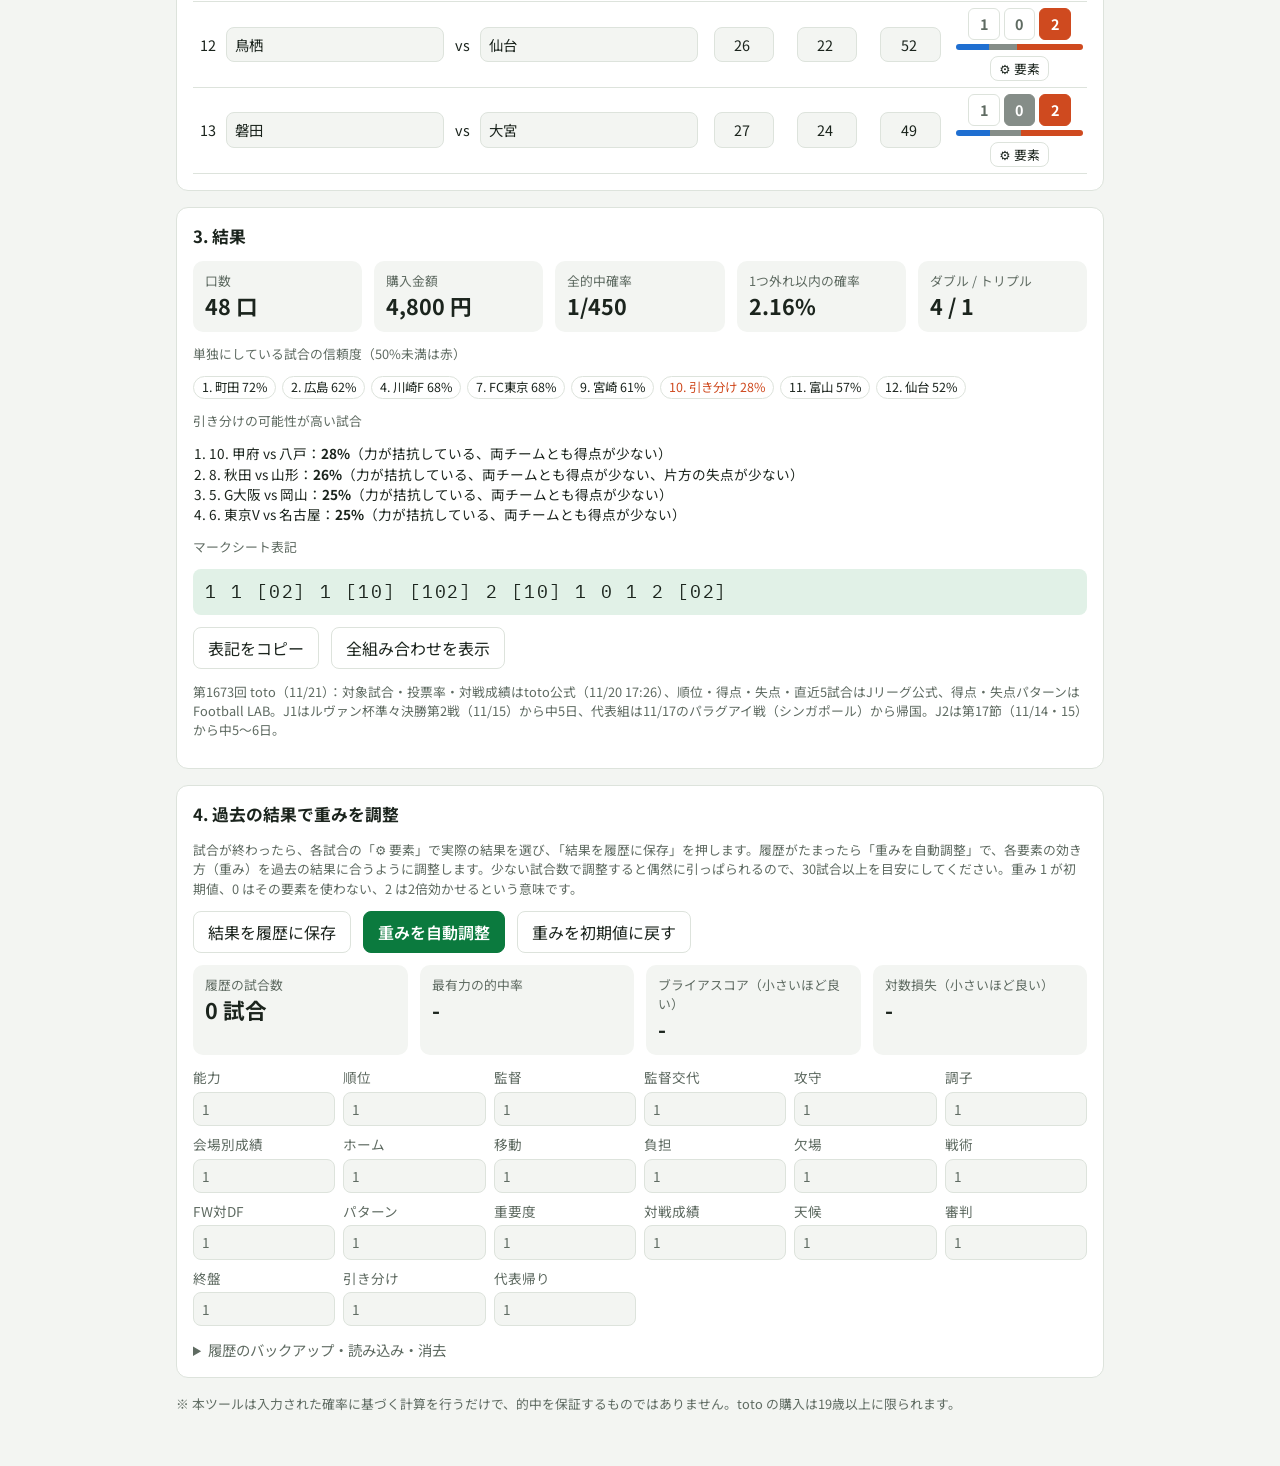
==== commit 33f822f8: "Round 1673: national-team returnees, verified absences; tune 代表帰り coefficients Co-Authored-By: Claud" ====
--- a/index.html
+++ b/index.html
@@ -467,8 +467,9 @@
   }
 
   // 代表帰り：A代表・主力の人数ぶん疲労（長距離遠征は2倍）。代表での調子（好調/疲労）は攻撃面に反映
-  // 係数は今季の代表ウィーク明けデータと文献で調整する（NATL_*）
-  const NATL_FATIGUE = 0.012, NATL_FAR = 2, NATL_COND = 0.02;
+  // 今季10月の代表ウィーク明け初戦：招集クラブ（町田・広島・横浜FM）は2勝1分で悪影響は見えず、係数は控えめにする
+  // 文献の目安：A代表主力1人あたり -0.005〜-0.012、長距離（時差7h以上・中3日以内）は2倍、好調の加点は上限 +0.01
+  const NATL_FATIGUE = 0.008, NATL_FAR = 2, NATL_COND = 0.01;
   function natlEffect(t) {
     const n = clamp(Number(t.natl) || 0, 0, 6);
     if (!n) return { att: 0, leak: 0 };
@@ -5006,7 +5007,10 @@
       "long": 1,
       "mid": 1
      },
-     "news": "代表組（相馬・小川・テテ）が11/17の試合から帰国。11/15ルヴァン杯QFを突破。リーグ6試合連続無失点、直近3試合連続0-0。ルヴァン杯4強"
+     "news": "代表帰り：相馬（11/17パラグアイ戦 先発45分）・小川（同 途中出場30分）はシンガポールから帰国、テテ・イェンギ（豪州代表、ドーハ→アンマン2試合、カタール戦で得点）は中東から帰国直後。代表組（相馬・小川・テテ）が11/17の試合から帰国。11/15ルヴァン杯QFを突破。リーグ6試合連続無失点、直近3試合連続0-0。ルヴァン杯4強",
+     "natl": 3,
+     "natlFar": false,
+     "natlCond": 0
     },
     "a": {
      "rating": 69,
@@ -5086,10 +5090,13 @@
      "inj": {
       "gk": 0,
       "df": 0,
-      "mf": 2,
-      "fw": 0
-     },
-     "news": "MF加藤陸次樹・川村拓夢 右膝内側側副靱帯損傷。3試合連続無失点。前節 町田と0-0"
+      "mf": 1,
+      "fw": 1
+     },
+     "news": "代表帰り：中野就斗（11/14ブラジル戦 先発、11/19練習復帰）。クシニ・イェンギ（豪州、中東2試合）・中島洋太朗（U-21、スペイン・エジプト遠征）は11/20合流で先発は不透明。MF加藤陸次樹・川村拓夢 右膝内側側副靱帯損傷。3試合連続無失点。前節 町田と0-0",
+     "natl": 2,
+     "natlFar": false,
+     "natlCond": 0
     },
     "a": {
      "rating": 73,
@@ -5126,7 +5133,7 @@
       "mf": 2,
       "fw": 1
      },
-     "news": "DF諏訪間幸成 出場停止、FW宮市亮 出場停止、MF知念慶・MF山根陸・DF角田涼太朗 負傷。ルヴァン杯2試合を消化、リーグ直近6試合で5引き分け。DF諏訪間幸成 出場停止、FW宮市亮も11/21対象（※他大会での退場）、MF知念慶 離脱。リーグ10戦無敗（引き分けが多い）。ルヴァン杯は鹿島に2連敗"
+     "news": "三井寺はU-21を負傷辞退し11/15ベンチ入り、天野は11/15に得点。DF諏訪間幸成 出場停止、FW宮市亮 出場停止、MF知念慶・MF山根陸・DF角田涼太朗 負傷。ルヴァン杯2試合を消化、リーグ直近6試合で5引き分け。DF諏訪間幸成 出場停止、FW宮市亮も11/21対象（※他大会での退場）、MF知念慶 離脱。リーグ10戦無敗（引き分けが多い）。ルヴァン杯は鹿島に2連敗"
     },
     "weather": "雨",
     "imp": 1,
@@ -5210,7 +5217,10 @@
       "mid": 6
      },
      "dist": 350,
-     "news": "11/15ルヴァン杯QF突破（C大阪と1-1）"
+     "news": "笹修大がU-21（スペイン・エジプト遠征）から帰国。11/15ルヴァン杯QF突破（C大阪と1-1）",
+     "natl": 1,
+     "natlFar": false,
+     "natlCond": 0
     },
     "weather": "良好",
     "imp": 1,
@@ -5257,7 +5267,10 @@
       "long": 0,
       "mid": 6
      },
-     "news": "公式戦4連敗、ルヴァン杯2試合で7失点。前節 柏に1-2。11/15ルヴァン杯QF 柏に4-5で敗退。直近5試合1勝4敗。前節 柏に1-2、ルヴァン杯も柏に敗退"
+     "news": "大関友翔がU-21遠征から帰国（控え）。公式戦4連敗、ルヴァン杯2試合で7失点。前節 柏に1-2。11/15ルヴァン杯QF 柏に4-5で敗退。直近5試合1勝4敗。前節 柏に1-2、ルヴァン杯も柏に敗退",
+     "natl": 0,
+     "natlFar": false,
+     "natlCond": 0
     },
     "a": {
      "rating": 67,
@@ -5341,7 +5354,14 @@
       "dribble": 1,
       "long": 1,
       "mid": 4
-     }
+     },
+     "inj": {
+      "gk": 0,
+      "df": 0,
+      "mf": 1,
+      "fw": 1
+     },
+     "news": "イーライ・アダムス（豪州代表で負傷帰国）、ウェルトン（肉離れ）欠場見込み。11/25にACLE（中3日）"
     },
     "a": {
      "rating": 70,
@@ -5428,10 +5448,10 @@
      "inj": {
       "gk": 0,
       "df": 0,
-      "mf": 1,
+      "mf": 0,
       "fw": 0
      },
-     "news": "MF森田晃樹 鎖骨骨折。3連勝"
+     "news": "森田晃樹は復帰済み（11/7先発）。監督は相馬直樹（10/8就任）。MF森田晃樹 鎖骨骨折。3連勝"
     },
     "a": {
      "rating": 69,
@@ -5515,7 +5535,10 @@
       "mf": 1,
       "fw": 1
      },
-     "news": "パブロ・サバック、ルーカス・フェルナンデス 出場停止。11/15ルヴァン杯敗退"
+     "news": "横山夢樹がU-21（11/17エジプト戦 先発、カイロ）から帰国。パブロ・サバック、ルーカス・フェルナンデス 出場停止。11/15ルヴァン杯敗退",
+     "natl": 1,
+     "natlFar": false,
+     "natlCond": 0
     },
     "a": {
      "rating": 79,
@@ -5598,7 +5621,14 @@
       "dribble": 2,
       "long": 2,
       "mid": 6
-     }
+     },
+     "inj": {
+      "gk": 0,
+      "df": 1,
+      "mf": 0,
+      "fw": 0
+     },
+     "news": "DF岡野洵 負傷（11/17発表）。前節 仙台に0-4"
     },
     "a": {
      "rating": 70,
@@ -5950,7 +5980,7 @@
       "mid": 3
      },
      "dist": 1100,
-     "news": "首位だが直近5試合は2勝3敗。前節 秋田に4-0"
+     "news": "前節 秋田に4-0で2連勝中（調子は上向き）。首位だが直近5試合は2勝3敗。前節 秋田に4-0"
     },
     "weather": "良好",
     "imp": 1,
@@ -6034,7 +6064,10 @@
       "mid": 1
      },
      "dist": 200,
-     "news": "4連勝で2位"
+     "news": "GKグローバーが豪州代表（中東2試合）から帰国。11/14は若林が先発。4連勝で2位",
+     "natl": 1,
+     "natlFar": false,
+     "natlCond": 0
     },
     "weather": "良好",
     "imp": 1,
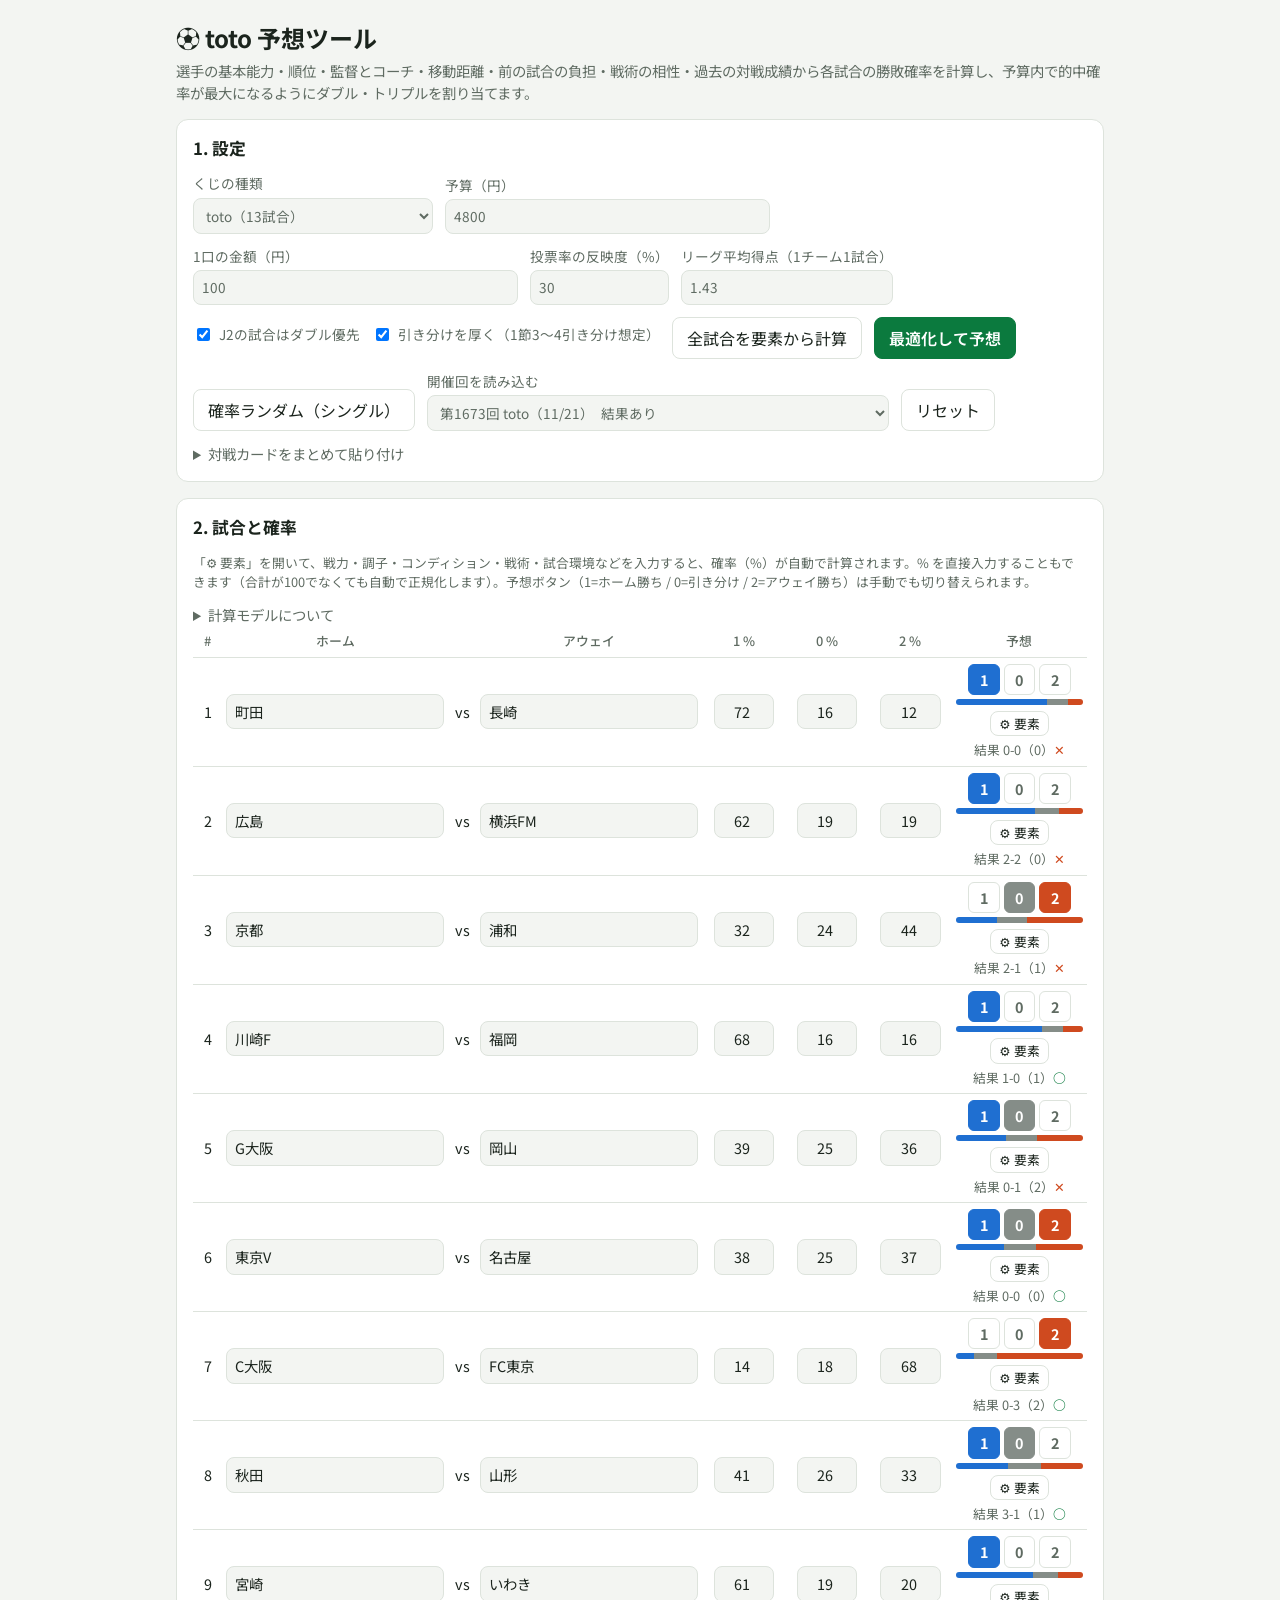
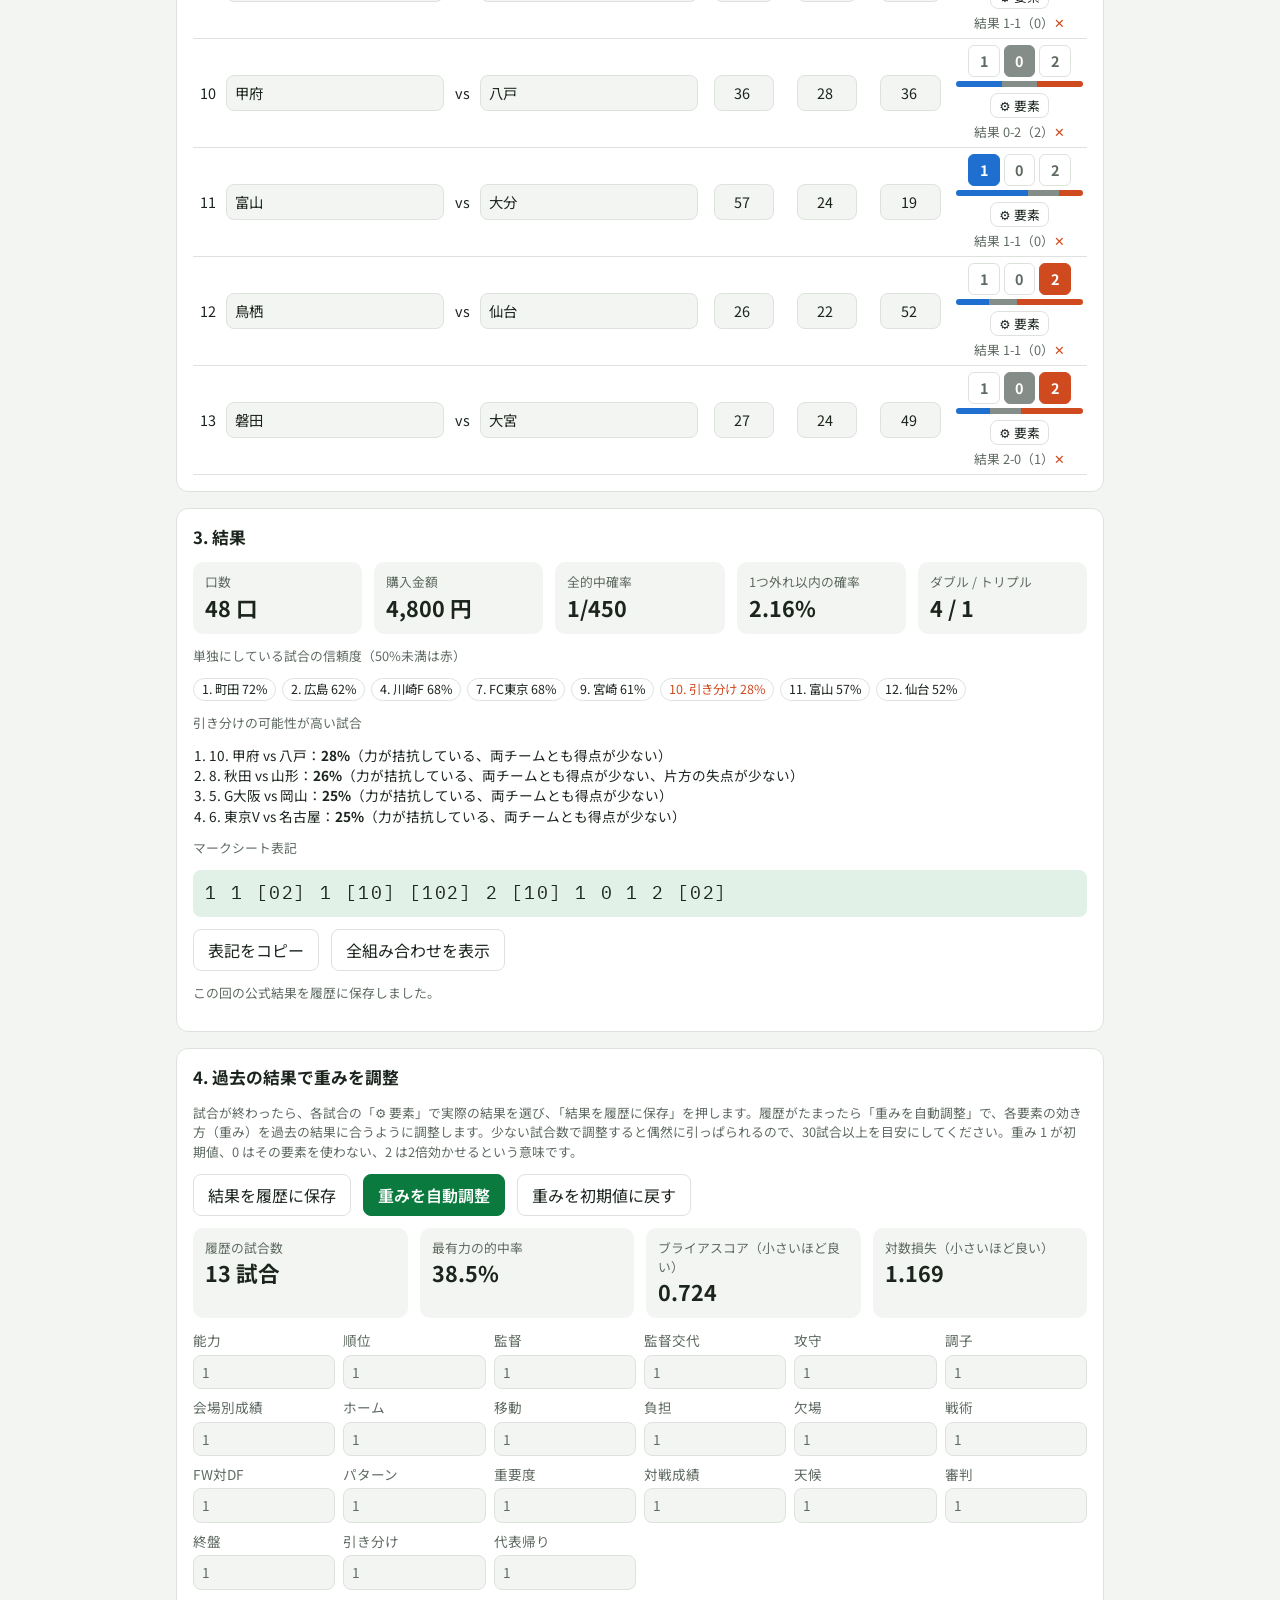
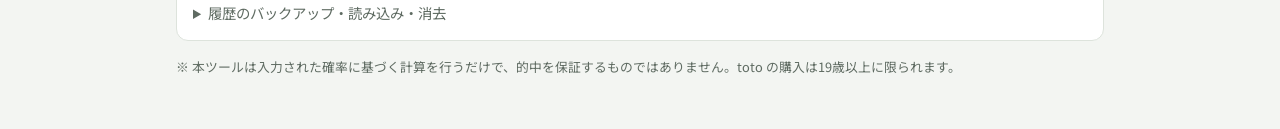
==== commit 1609519e: "Add official results for round 1673 Co-Authored-By: Claude Fable 5.1 <noreply@anthropic.com> Claude-" ====
--- a/index.html
+++ b/index.html
@@ -1226,6 +1226,8 @@
   }
   // 公式くじ結果（0=ホーム勝ち, 1=引き分け, 2=アウェイ勝ち）。読み込み時に履歴へ保存する（同じ回は重複させない）
   const ROUND_RESULTS = {
+    "1673": { date: "2026-11-21", scores: ["0-0", "2-2", "2-1", "1-0", "0-1", "0-0", "0-3", "3-1", "1-1", "0-2", "1-1", "1-1", "2-0"],
+      results: [1, 1, 0, 0, 2, 1, 2, 0, 1, 2, 1, 1, 0] },
     "1666": { date: "2026-10-28", goal3: true, scores: ["1-3", "4-3", "1-1"], results: [2, 0, 1] },
     "1672": { date: "2026-11-15", scores: ["1-1", "1-1", "3-2", "5-4", "1-3", "1-6", "1-2", "4-0", "0-2", "2-3", "2-2", "1-0", "2-1"],
       results: [1, 1, 0, 0, 2, 2, 2, 0, 2, 2, 1, 0, 0] },
